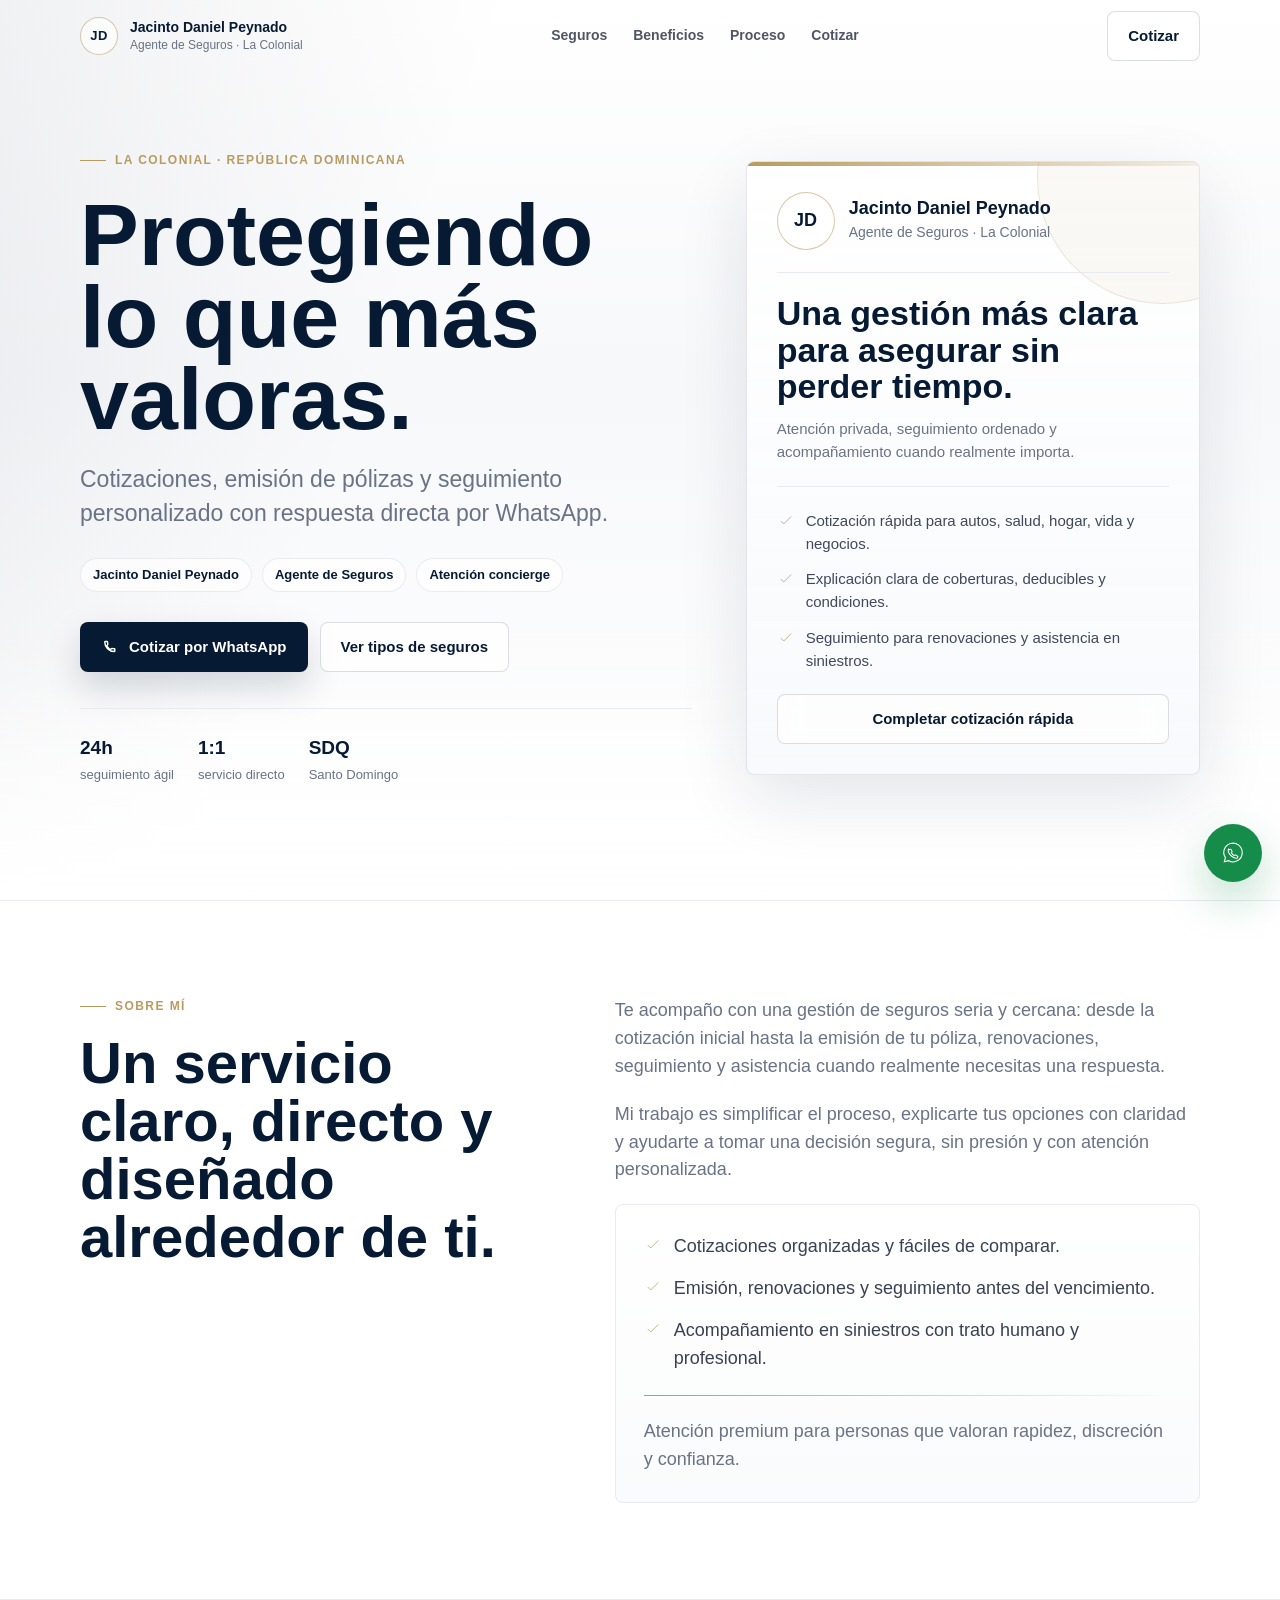
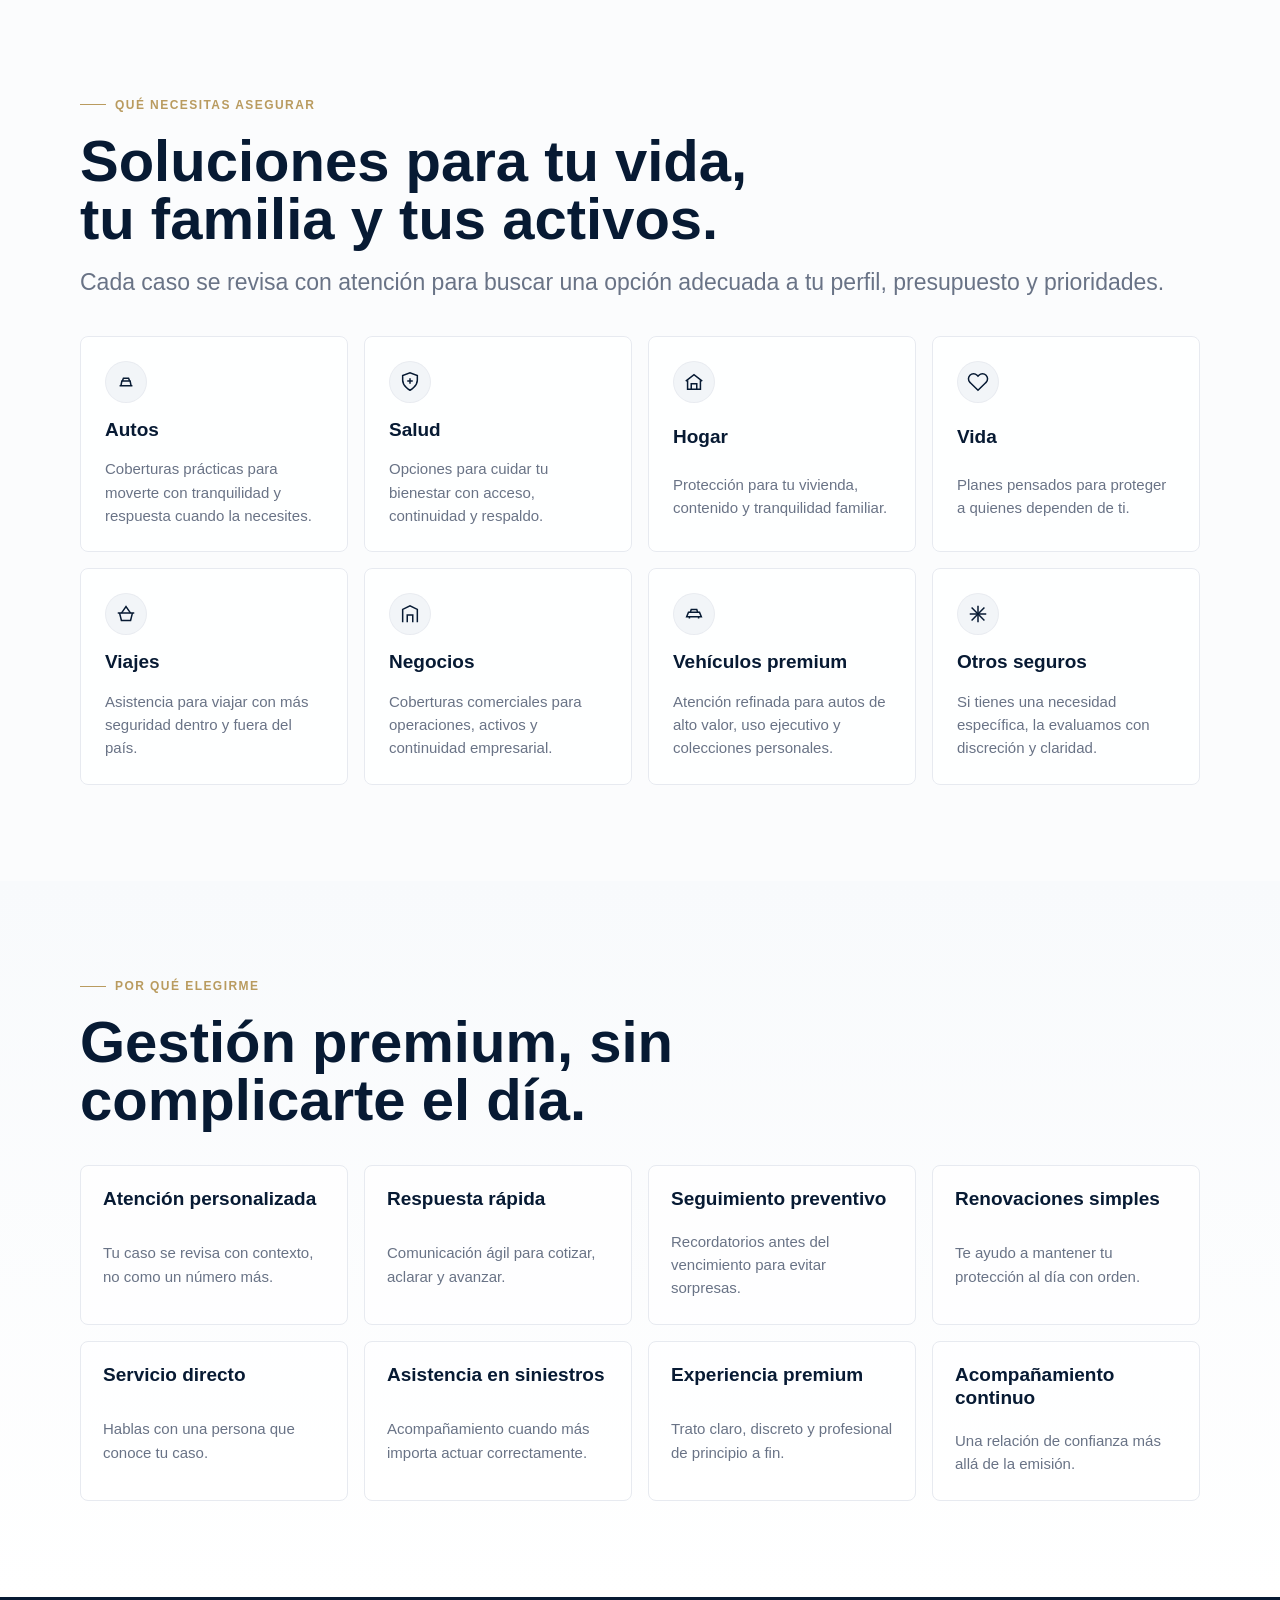
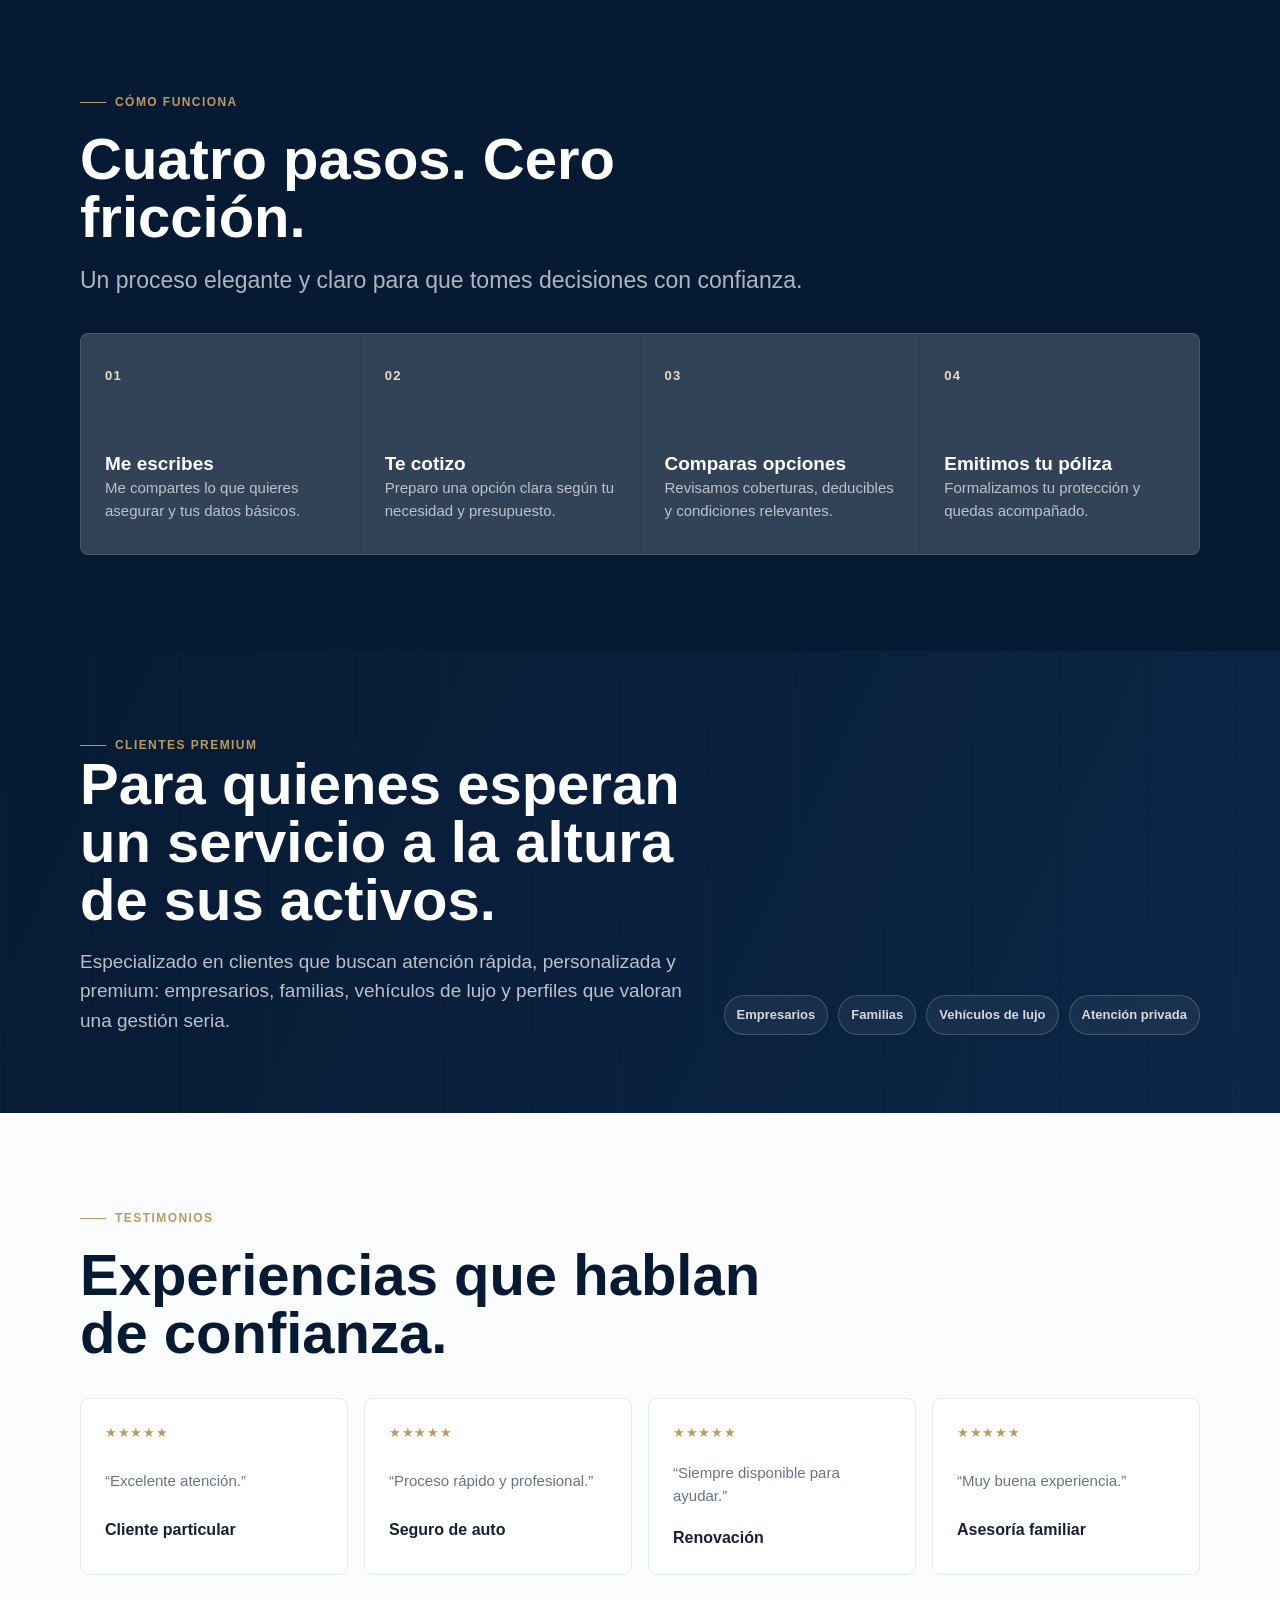
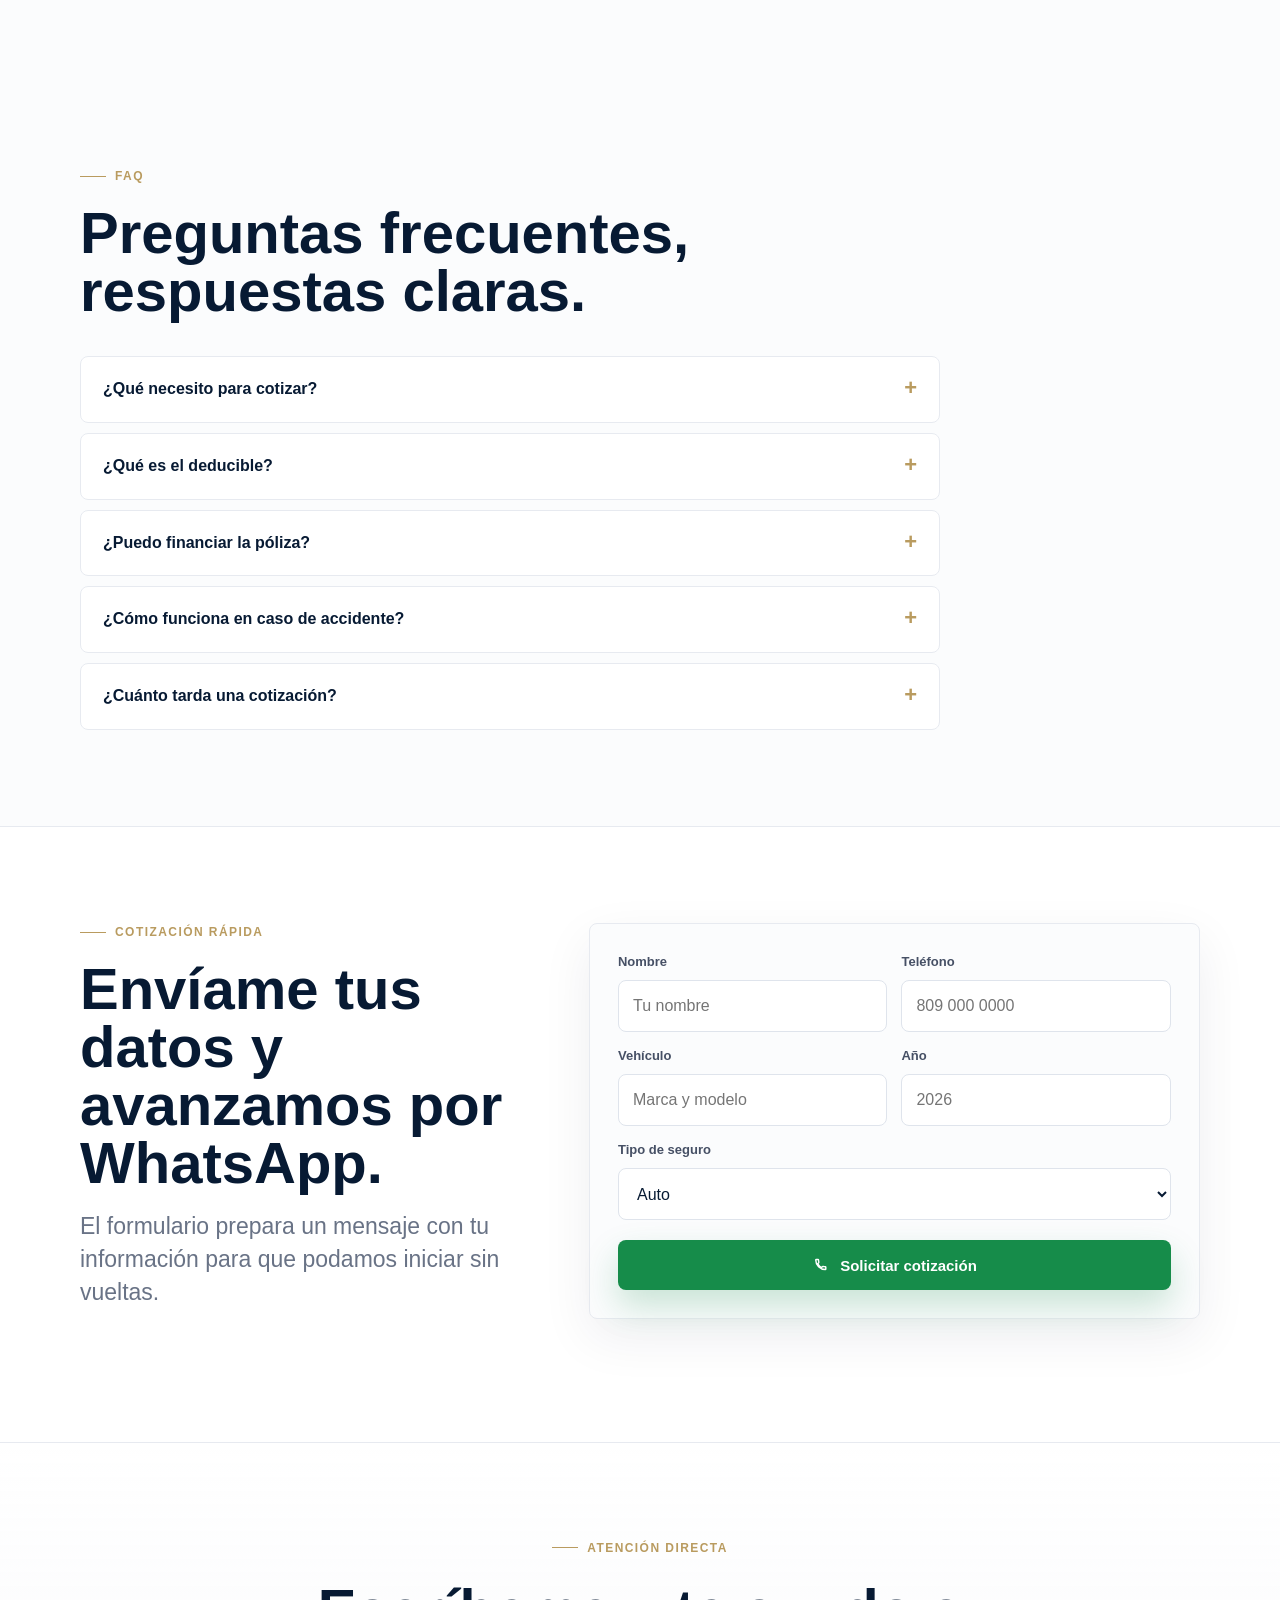
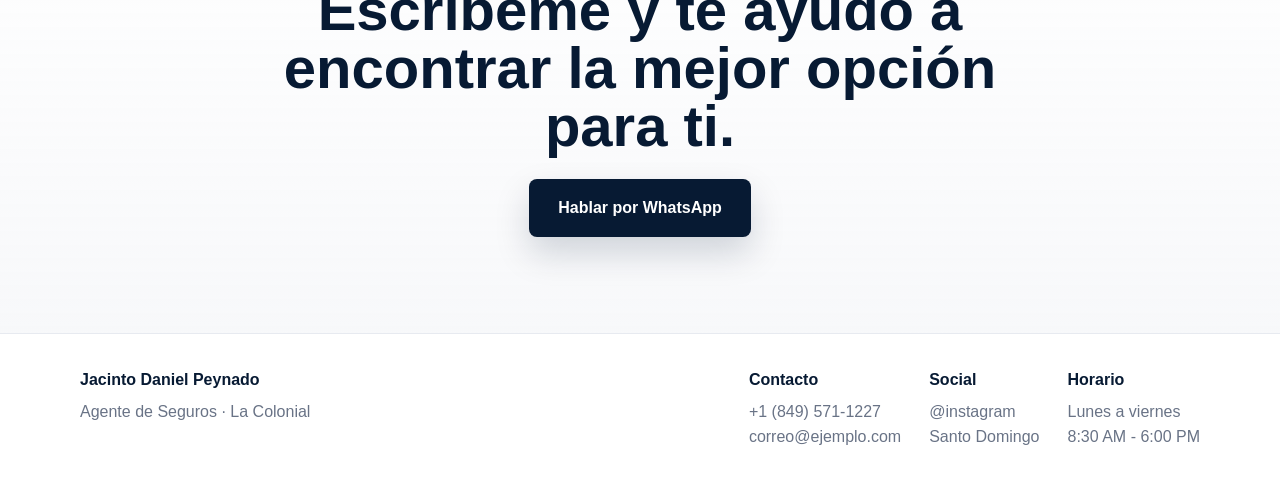
==== index.html @ f4e2e683 "Rename index 2.html to index.html" ====
<!doctype html>
<html lang="es-DO">
<head>
  <meta charset="utf-8">
  <meta name="viewport" content="width=device-width, initial-scale=1, viewport-fit=cover">
  <meta name="theme-color" content="#f7f8fa">
  <meta name="color-scheme" content="light">
  <title>Jacinto Daniel Peynado | Agente de Seguros La Colonial</title>
  <meta name="description" content="Cotiza seguros con Jacinto Daniel Peynado. Atención directa por WhatsApp para autos, salud, hogar, vida, viajes, negocios y vehículos premium.">

  <!-- Open Graph / WhatsApp. Cambia og:image por una imagen pública cuando publiques la web. -->
  <meta property="og:type" content="website">
  <meta property="og:locale" content="es_DO">
  <meta property="og:title" content="Jacinto Daniel Peynado | Seguros La Colonial">
  <meta property="og:description" content="Cotizaciones rápidas, emisión de pólizas y seguimiento personalizado por WhatsApp.">
  <meta property="og:image" content="https://placehold.co/1200x630/071a33/f5f1e8?text=Seguros+Premium+La+Colonial">
  <meta property="og:image:width" content="1200">
  <meta property="og:image:height" content="630">
  <meta name="twitter:card" content="summary_large_image">

  <style>
    :root {
      --navy: #071a33;
      --navy-2: #0c2748;
      --ink: #172033;
      --muted: #697386;
      --line: #e7eaf0;
      --soft: #f5f7fa;
      --white: #ffffff;
      --gold: #b99b5f;
      --gold-2: #e8dcc2;
      --red: #a72332;
      --whatsapp: #168c4a;
      --radius: 8px;
      --shadow: 0 24px 70px rgba(7, 26, 51, .11);
      --header: 72px;
      font-family: -apple-system, BlinkMacSystemFont, "SF Pro Display", "SF Pro Text", "Segoe UI", sans-serif;
    }

    * { box-sizing: border-box; }
    html {
      scroll-behavior: smooth;
      -webkit-text-size-adjust: 100%;
    }
    body {
      margin: 0;
      color: var(--ink);
      background: #fbfcfd;
      font-size: 16px;
      line-height: 1.55;
      letter-spacing: 0;
      text-rendering: optimizeLegibility;
      -webkit-font-smoothing: antialiased;
    }
    body::before {
      content: "";
      position: fixed;
      inset: 0;
      z-index: -2;
      background:
        linear-gradient(110deg, rgba(7,26,51,.06), transparent 32%),
        linear-gradient(180deg, #ffffff 0%, #f7f8fa 42%, #ffffff 100%);
      pointer-events: none;
    }
    a { color: inherit; text-decoration: none; }
    img { max-width: 100%; display: block; }
    button, input, select { font: inherit; }

    .wrap {
      width: min(1120px, calc(100% - 40px));
      margin: 0 auto;
    }
    .eyebrow {
      display: inline-flex;
      align-items: center;
      gap: 9px;
      color: var(--gold);
      font-size: 12px;
      font-weight: 700;
      letter-spacing: .12em;
      text-transform: uppercase;
    }
    .eyebrow::before {
      content: "";
      width: 26px;
      height: 1px;
      background: currentColor;
    }
    h1, h2, h3, p { margin: 0; }
    h1 {
      max-width: 760px;
      font-size: clamp(48px, 11vw, 88px);
      line-height: .93;
      letter-spacing: 0;
      color: var(--navy);
      font-weight: 760;
    }
    h2 {
      max-width: 720px;
      font-size: clamp(32px, 6.2vw, 58px);
      line-height: 1;
      color: var(--navy);
      font-weight: 730;
    }
    h3 {
      color: var(--navy);
      font-size: 19px;
      line-height: 1.2;
      font-weight: 720;
    }
    .lead {
      color: var(--muted);
      font-size: clamp(18px, 2.2vw, 23px);
      line-height: 1.45;
    }
    .section {
      padding: 96px 0;
    }
    .section-head {
      display: grid;
      gap: 18px;
      margin-bottom: 36px;
    }

    .site-header {
      position: fixed;
      top: 0;
      left: 0;
      right: 0;
      z-index: 40;
      padding-top: env(safe-area-inset-top);
      transition: background .35s ease, border-color .35s ease, backdrop-filter .35s ease, box-shadow .35s ease;
      border-bottom: 1px solid transparent;
    }
    .site-header.is-scrolled {
      background: rgba(255,255,255,.78);
      border-color: rgba(231,234,240,.9);
      box-shadow: 0 10px 36px rgba(7, 26, 51, .06);
      backdrop-filter: blur(18px);
      -webkit-backdrop-filter: blur(18px);
    }
    .nav {
      height: var(--header);
      display: flex;
      align-items: center;
      justify-content: space-between;
      gap: 24px;
    }
    .brand {
      display: flex;
      align-items: center;
      gap: 12px;
      min-width: 0;
    }
    .brand-mark {
      width: 38px;
      height: 38px;
      border: 1px solid rgba(185,155,95,.55);
      border-radius: 50%;
      display: grid;
      place-items: center;
      color: var(--navy);
      background: rgba(255,255,255,.64);
      font-weight: 780;
      font-size: 13px;
      letter-spacing: .04em;
    }
    .brand-text {
      display: grid;
      line-height: 1.05;
    }
    .brand-text strong {
      color: var(--navy);
      font-size: 14px;
      white-space: nowrap;
      overflow: hidden;
      text-overflow: ellipsis;
      max-width: 210px;
    }
    .brand-text span {
      margin-top: 4px;
      color: var(--muted);
      font-size: 12px;
    }
    .nav-links {
      display: flex;
      align-items: center;
      gap: 26px;
      color: rgba(23,32,51,.76);
      font-size: 14px;
      font-weight: 600;
    }
    .nav-links a {
      position: relative;
      padding: 10px 0;
    }
    .nav-links a::after {
      content: "";
      position: absolute;
      left: 0;
      right: 0;
      bottom: 4px;
      height: 1px;
      background: var(--gold);
      transform: scaleX(0);
      transform-origin: left;
      transition: transform .28s ease;
    }
    .nav-links a:hover::after { transform: scaleX(1); }

    .btn {
      display: inline-flex;
      align-items: center;
      justify-content: center;
      gap: 10px;
      min-height: 50px;
      border-radius: var(--radius);
      border: 1px solid transparent;
      padding: 0 20px;
      cursor: pointer;
      font-weight: 720;
      font-size: 15px;
      transition: transform .25s ease, box-shadow .25s ease, background .25s ease, border-color .25s ease, color .25s ease;
      -webkit-tap-highlight-color: transparent;
    }
    .btn svg { width: 18px; height: 18px; stroke-width: 1.9; }
    .btn-primary {
      background: var(--navy);
      color: #fff;
      box-shadow: 0 16px 34px rgba(7,26,51,.17);
    }
    .btn-primary:hover {
      transform: translateY(-2px);
      background: #0a2342;
      box-shadow: 0 20px 44px rgba(7,26,51,.23);
    }
    .btn-secondary {
      color: var(--navy);
      border-color: rgba(7,26,51,.14);
      background: rgba(255,255,255,.66);
      backdrop-filter: blur(12px);
      -webkit-backdrop-filter: blur(12px);
    }
    .btn-secondary:hover {
      transform: translateY(-2px);
      border-color: rgba(185,155,95,.55);
      box-shadow: 0 14px 32px rgba(7,26,51,.09);
    }
    .btn-whatsapp {
      background: var(--whatsapp);
      color: #fff;
      box-shadow: 0 16px 34px rgba(22,140,74,.22);
    }

    .hero {
      min-height: 100svh;
      padding: calc(var(--header) + env(safe-area-inset-top) + 34px) 0 70px;
      display: grid;
      align-items: center;
      overflow: hidden;
      position: relative;
    }
    .hero::after {
      content: "";
      position: absolute;
      inset: auto 0 0 0;
      height: 30%;
      background: linear-gradient(180deg, transparent, rgba(255,255,255,.92));
      pointer-events: none;
    }
    .hero-grid {
      position: relative;
      z-index: 1;
      display: grid;
      grid-template-columns: minmax(0, 1.05fr) minmax(320px, .78fr);
      gap: 54px;
      align-items: center;
    }
    .hero-copy {
      display: grid;
      gap: 24px;
    }
    .identity {
      display: flex;
      flex-wrap: wrap;
      gap: 10px;
      align-items: center;
      margin-top: 4px;
    }
    .identity span {
      display: inline-flex;
      align-items: center;
      min-height: 34px;
      padding: 0 12px;
      border: 1px solid rgba(231,234,240,.95);
      border-radius: 999px;
      background: rgba(255,255,255,.64);
      color: var(--navy);
      font-size: 13px;
      font-weight: 690;
    }
    .hero-actions {
      display: flex;
      gap: 12px;
      flex-wrap: wrap;
      margin-top: 6px;
    }
    .trust-row {
      display: flex;
      gap: 24px;
      flex-wrap: wrap;
      margin-top: 12px;
      padding-top: 24px;
      border-top: 1px solid var(--line);
    }
    .trust-item {
      display: grid;
      gap: 2px;
    }
    .trust-item strong {
      color: var(--navy);
      font-size: 19px;
    }
    .trust-item span {
      color: var(--muted);
      font-size: 13px;
    }
    .mobile-proof {
      display: none;
      gap: 10px;
    }
    .mobile-proof span {
      display: inline-flex;
      align-items: center;
      gap: 8px;
      min-height: 34px;
      width: fit-content;
      padding: 0 12px;
      border-radius: 999px;
      border: 1px solid rgba(185,155,95,.28);
      background: rgba(255,255,255,.72);
      color: #304059;
      font-size: 13px;
      font-weight: 680;
    }
    .advisor-panel {
      position: relative;
      display: grid;
      gap: 22px;
      padding: 30px;
      border-radius: var(--radius);
      border: 1px solid rgba(7,26,51,.1);
      background:
        linear-gradient(180deg, rgba(255,255,255,.95), rgba(247,249,252,.88)),
        #fff;
      box-shadow: var(--shadow);
      overflow: hidden;
      isolation: isolate;
    }
    .advisor-panel::before {
      content: "";
      position: absolute;
      inset: 0 0 auto;
      height: 4px;
      background: linear-gradient(90deg, var(--gold), rgba(185,155,95,.12));
    }
    .advisor-panel::after {
      content: "";
      position: absolute;
      right: -90px;
      top: -110px;
      width: 250px;
      height: 250px;
      border-radius: 50%;
      border: 1px solid rgba(185,155,95,.22);
      background: rgba(185,155,95,.06);
      z-index: -1;
    }
    .advisor-top {
      display: flex;
      align-items: center;
      gap: 14px;
    }
    .advisor-mark {
      width: 58px;
      height: 58px;
      border-radius: 50%;
      display: grid;
      place-items: center;
      border: 1px solid rgba(185,155,95,.55);
      color: var(--navy);
      background: #fff;
      font-size: 18px;
      font-weight: 790;
    }
    .advisor-top strong {
      display: block;
      color: var(--navy);
      font-size: 18px;
      line-height: 1.15;
    }
    .advisor-top span {
      display: block;
      margin-top: 4px;
      color: var(--muted);
      font-size: 14px;
    }
    .advisor-statement {
      padding: 22px 0;
      border-top: 1px solid var(--line);
      border-bottom: 1px solid var(--line);
    }
    .advisor-statement p {
      color: var(--navy);
      font-size: clamp(25px, 3vw, 34px);
      line-height: 1.08;
      font-weight: 760;
      letter-spacing: 0;
    }
    .advisor-statement span {
      display: block;
      margin-top: 12px;
      color: var(--muted);
      font-size: 15px;
    }
    .advisor-list {
      display: grid;
      gap: 12px;
    }
    .advisor-list span {
      display: flex;
      gap: 11px;
      align-items: flex-start;
      color: #3f495b;
      font-size: 15px;
    }
    .advisor-list svg {
      flex: 0 0 18px;
      margin-top: 3px;
      color: var(--gold);
    }
    .advisor-panel .btn {
      width: 100%;
    }
    .portrait-panel {
      position: relative;
      min-height: 600px;
      border-radius: 8px;
      overflow: hidden;
      background:
        linear-gradient(165deg, rgba(7,26,51,.02), rgba(185,155,95,.12)),
        #f1f3f6;
      box-shadow: var(--shadow);
      border: 1px solid rgba(255,255,255,.78);
      isolation: isolate;
    }
    .portrait-panel::before {
      content: "";
      position: absolute;
      inset: 18px;
      border: 1px solid rgba(185,155,95,.28);
      z-index: 2;
      pointer-events: none;
    }
    .portrait-panel img {
      width: 100%;
      height: 100%;
      min-height: inherit;
      object-fit: cover;
      object-position: center top;
      filter: saturate(.96) contrast(1.02);
    }
    .portrait-fallback {
      position: absolute;
      inset: 0;
      display: grid;
      place-items: center;
      padding: 42px;
      text-align: center;
      color: var(--navy);
      background:
        linear-gradient(135deg, rgba(255,255,255,.84), rgba(245,247,250,.72)),
        radial-gradient(circle at 80% 10%, rgba(185,155,95,.22), transparent 34%);
    }
    .portrait-fallback > div {
      transform: translateY(-56px);
    }
    .portrait-fallback .initials {
      width: 118px;
      height: 118px;
      border-radius: 50%;
      border: 1px solid rgba(185,155,95,.52);
      display: grid;
      place-items: center;
      margin: 0 auto 22px;
      font-size: 38px;
      font-weight: 760;
      background: rgba(255,255,255,.72);
    }
    .portrait-fallback p {
      color: var(--muted);
      max-width: 280px;
    }
    .portrait-caption {
      position: absolute;
      left: 32px;
      right: 32px;
      bottom: 32px;
      z-index: 3;
      display: grid;
      gap: 6px;
      padding: 20px;
      color: #fff;
      background: rgba(7,26,51,.78);
      border: 1px solid rgba(255,255,255,.18);
      backdrop-filter: blur(16px);
      -webkit-backdrop-filter: blur(16px);
    }
    .portrait-caption strong { font-size: 18px; }
    .portrait-caption span { color: rgba(255,255,255,.74); font-size: 14px; }

    .about {
      background: #fff;
      border-top: 1px solid var(--line);
      border-bottom: 1px solid var(--line);
    }
    .about-grid {
      display: grid;
      grid-template-columns: .9fr 1.1fr;
      gap: 56px;
      align-items: start;
    }
    .about-copy {
      display: grid;
      gap: 20px;
      color: var(--muted);
      font-size: 18px;
    }
    .signature-card {
      display: grid;
      gap: 22px;
      padding: 28px;
      border: 1px solid var(--line);
      border-radius: var(--radius);
      background: linear-gradient(180deg, #fff, #fafbfc);
    }
    .signature-card .line {
      height: 1px;
      background: linear-gradient(90deg, var(--gold), transparent);
    }
    .check-list {
      display: grid;
      gap: 14px;
      color: var(--ink);
    }
    .check-list span {
      display: flex;
      align-items: flex-start;
      gap: 12px;
      color: #394153;
    }
    .check-list svg {
      flex: 0 0 18px;
      margin-top: 3px;
      color: var(--gold);
    }

    .grid {
      display: grid;
      gap: 16px;
    }
    .grid.cols-4 { grid-template-columns: repeat(4, 1fr); }
    .grid.cols-3 { grid-template-columns: repeat(4, 1fr); }
    .card {
      position: relative;
      display: grid;
      gap: 16px;
      min-height: 190px;
      padding: 24px;
      border: 1px solid var(--line);
      border-radius: var(--radius);
      background: rgba(255,255,255,.78);
      transition: transform .28s ease, border-color .28s ease, box-shadow .28s ease, background .28s ease;
      overflow: hidden;
    }
    .card::after {
      content: "";
      position: absolute;
      left: 24px;
      right: 24px;
      bottom: 0;
      height: 2px;
      background: var(--gold);
      transform: scaleX(0);
      transform-origin: left;
      transition: transform .28s ease;
    }
    .card:hover {
      transform: translateY(-5px);
      border-color: rgba(185,155,95,.45);
      box-shadow: 0 18px 46px rgba(7,26,51,.09);
      background: #fff;
    }
    .card:hover::after { transform: scaleX(1); }
    .icon {
      width: 42px;
      height: 42px;
      display: grid;
      place-items: center;
      border-radius: 50%;
      color: var(--navy);
      background: #f2f5f8;
      border: 1px solid rgba(231,234,240,.9);
    }
    .icon svg {
      width: 22px;
      height: 22px;
      stroke-width: 1.65;
    }
    .card p, .benefit p, .testimonial p {
      color: var(--muted);
      font-size: 15px;
    }

    .benefits {
      background: linear-gradient(180deg, #f8fafc, #fff);
    }
    .benefit {
      min-height: 160px;
      padding: 22px;
    }

    .process {
      background: var(--navy);
      color: #fff;
    }
    .process h2 { color: #fff; }
    .process .lead { color: rgba(255,255,255,.68); }
    .steps {
      display: grid;
      grid-template-columns: repeat(4, 1fr);
      gap: 1px;
      background: rgba(255,255,255,.14);
      border: 1px solid rgba(255,255,255,.14);
      border-radius: var(--radius);
      overflow: hidden;
    }
    .step {
      padding: 32px 24px;
      background: rgba(255,255,255,.045);
      min-height: 220px;
      display: grid;
      align-content: space-between;
      gap: 22px;
    }
    .step .num {
      color: var(--gold-2);
      font-size: 13px;
      font-weight: 780;
      letter-spacing: .1em;
    }
    .step h3 { color: #fff; }
    .step p { color: rgba(255,255,255,.68); font-size: 15px; }

    .premium-strip {
      position: relative;
      overflow: hidden;
      background:
        linear-gradient(115deg, rgba(7,26,51,.97), rgba(12,39,72,.92)),
        var(--navy);
      color: #fff;
      padding: 78px 0;
    }
    .premium-strip::after {
      content: "";
      position: absolute;
      inset: 0;
      background-image: linear-gradient(90deg, rgba(255,255,255,.05) 1px, transparent 1px);
      background-size: 88px 100%;
      opacity: .4;
    }
    .premium-content {
      position: relative;
      z-index: 1;
      display: grid;
      grid-template-columns: 1fr auto;
      gap: 28px;
      align-items: end;
    }
    .premium-content h2 { color: #fff; }
    .premium-content p {
      max-width: 670px;
      margin-top: 18px;
      color: rgba(255,255,255,.72);
      font-size: 19px;
    }
    .badge-stack {
      display: flex;
      flex-wrap: wrap;
      justify-content: flex-end;
      gap: 10px;
    }
    .badge {
      padding: 9px 12px;
      border: 1px solid rgba(255,255,255,.18);
      color: rgba(255,255,255,.82);
      background: rgba(255,255,255,.06);
      border-radius: 999px;
      font-size: 13px;
      font-weight: 690;
    }

    .testimonials {
      grid-template-columns: repeat(4, 1fr);
    }
    .testimonial {
      min-height: 176px;
      padding: 24px;
      border: 1px solid var(--line);
      background: #fff;
      border-radius: var(--radius);
      display: grid;
      gap: 18px;
    }
    .stars {
      color: var(--gold);
      letter-spacing: .05em;
      font-size: 13px;
    }

    .faq-list {
      display: grid;
      gap: 10px;
      max-width: 860px;
    }
    details {
      border: 1px solid var(--line);
      border-radius: var(--radius);
      background: #fff;
      overflow: hidden;
    }
    summary {
      list-style: none;
      cursor: pointer;
      padding: 20px 22px;
      color: var(--navy);
      font-weight: 720;
      display: flex;
      justify-content: space-between;
      gap: 16px;
      -webkit-tap-highlight-color: transparent;
    }
    summary::-webkit-details-marker { display: none; }
    summary::after {
      content: "+";
      color: var(--gold);
      font-size: 22px;
      line-height: 1;
    }
    details[open] summary::after { content: "−"; }
    details p {
      padding: 0 22px 22px;
      color: var(--muted);
    }

    .quote {
      background: #fff;
      border-top: 1px solid var(--line);
      border-bottom: 1px solid var(--line);
    }
    .quote-grid {
      display: grid;
      grid-template-columns: .86fr 1.14fr;
      gap: 48px;
      align-items: start;
    }
    .form {
      display: grid;
      gap: 14px;
      padding: 28px;
      border: 1px solid var(--line);
      border-radius: var(--radius);
      background: #fbfcfd;
      box-shadow: 0 18px 52px rgba(7,26,51,.07);
    }
    .form-row {
      display: grid;
      grid-template-columns: 1fr 1fr;
      gap: 14px;
    }
    .field {
      display: grid;
      gap: 8px;
    }
    label {
      color: #465065;
      font-size: 13px;
      font-weight: 690;
    }
    input, select {
      width: 100%;
      min-height: 52px;
      border: 1px solid #dfe4ec;
      background: #fff;
      border-radius: var(--radius);
      padding: 0 14px;
      color: var(--navy);
      outline: 0;
      transition: border-color .22s ease, box-shadow .22s ease;
    }
    input:focus, select:focus {
      border-color: rgba(185,155,95,.72);
      box-shadow: 0 0 0 4px rgba(185,155,95,.12);
    }
    .form .btn {
      width: 100%;
      margin-top: 6px;
    }

    .final-cta {
      padding: 96px 0;
      text-align: center;
      background:
        linear-gradient(180deg, rgba(255,255,255,.8), rgba(247,248,250,.94)),
        #fff;
    }
    .final-cta .wrap {
      display: grid;
      gap: 24px;
      justify-items: center;
    }
    .final-cta h2 { max-width: 820px; }
    .final-cta .btn {
      min-height: 58px;
      padding: 0 28px;
      font-size: 16px;
    }

    footer {
      background: #fff;
      border-top: 1px solid var(--line);
      padding: 34px 0 calc(34px + env(safe-area-inset-bottom));
      color: var(--muted);
    }
    .footer-grid {
      display: grid;
      grid-template-columns: 1.1fr repeat(3, auto);
      gap: 28px;
      align-items: start;
    }
    footer strong {
      display: block;
      color: var(--navy);
      margin-bottom: 7px;
    }
    footer a:hover { color: var(--navy); }

    .float-whatsapp {
      position: fixed;
      right: max(18px, env(safe-area-inset-right));
      bottom: max(18px, env(safe-area-inset-bottom));
      z-index: 50;
      width: 58px;
      height: 58px;
      border-radius: 50%;
      display: grid;
      place-items: center;
      color: #fff;
      background: var(--whatsapp);
      box-shadow: 0 18px 44px rgba(22,140,74,.28);
      transition: transform .25s ease, box-shadow .25s ease;
    }
    .float-whatsapp:hover {
      transform: translateY(-3px);
      box-shadow: 0 22px 54px rgba(22,140,74,.34);
    }
    .float-whatsapp svg { width: 26px; height: 26px; }

    .reveal {
      opacity: 1;
      transform: none;
    }
    .animations-ready .reveal {
      opacity: 0;
      transform: translateY(18px);
      transition: opacity .7s ease, transform .7s ease;
      transition-delay: var(--delay, 0ms);
    }
    .animations-ready .reveal.in {
      opacity: 1;
      transform: translateY(0);
    }

    @media (max-width: 980px) {
      .nav-links { display: none; }
      .hero {
        padding-top: calc(var(--header) + env(safe-area-inset-top) + 22px);
      }
      .hero-grid,
      .about-grid,
      .quote-grid,
      .premium-content {
        grid-template-columns: 1fr;
      }
      .portrait-panel {
        min-height: 520px;
      }
      .grid.cols-4,
      .grid.cols-3,
      .testimonials,
      .steps {
        grid-template-columns: repeat(2, 1fr);
      }
      .premium-content { align-items: start; }
      .badge-stack { justify-content: flex-start; }
      .footer-grid { grid-template-columns: 1fr 1fr; }
    }

    @media (max-width: 680px) {
      :root { --header: 64px; }
      .wrap {
        width: min(100% - 32px, 1120px);
      }
      .section { padding: 62px 0; }
      .section-head { margin-bottom: 28px; }
      .site-header {
        position: relative;
        padding-top: calc(env(safe-area-inset-top) + 94px);
        background: transparent;
        border-bottom: 0;
        box-shadow: none;
        backdrop-filter: none;
        -webkit-backdrop-filter: none;
      }
      .site-header.is-scrolled {
        background: transparent;
        border-color: transparent;
        box-shadow: none;
        backdrop-filter: none;
        -webkit-backdrop-filter: none;
      }
      .nav {
        height: auto;
        padding: 0;
      }
      .brand-text strong { max-width: 170px; }
      .nav-cta { display: none; }
      h1 {
        max-width: 11ch;
        font-size: clamp(40px, 11.2vw, 52px);
        line-height: .98;
      }
      h2 {
        font-size: clamp(28px, 8vw, 38px);
        line-height: 1.06;
      }
      .lead {
        font-size: 18px;
        line-height: 1.45;
      }
      .hero {
        min-height: auto;
        padding-top: 30px;
        padding-bottom: 48px;
        align-items: start;
      }
      .hero::after { display: none; }
      .hero-grid { gap: 24px; }
      .hero-copy { gap: 18px; }
      .eyebrow {
        font-size: 11px;
        letter-spacing: .1em;
      }
      .identity { display: none; }
      .mobile-proof {
        display: flex;
        flex-wrap: wrap;
      }
      .hero-actions {
        display: grid;
        grid-template-columns: 1fr;
      }
      .btn { width: 100%; }
      .portrait-panel {
        min-height: 430px;
      }
      .portrait-panel::before { inset: 12px; }
      .portrait-caption {
        left: 20px;
        right: 20px;
        bottom: 20px;
      }
      .trust-row {
        display: grid;
        grid-template-columns: repeat(3, 1fr);
        gap: 12px;
        margin-top: 4px;
        padding-top: 18px;
      }
      .trust-item strong { font-size: 17px; }
      .trust-item span {
        font-size: 12px;
        line-height: 1.25;
      }
      .advisor-panel {
        padding: 22px;
        gap: 18px;
      }
      .advisor-statement p {
        font-size: 25px;
      }
      .grid.cols-4,
      .grid.cols-3,
      .testimonials,
      .steps,
      .form-row {
        grid-template-columns: 1fr;
      }
      .card {
        padding: 20px;
        gap: 14px;
      }
      .card p, .benefit p, .testimonial p {
        font-size: 16px;
      }
      .card, .benefit {
        min-height: auto;
      }
      .process {
        background: #071a33;
      }
      .step {
        min-height: auto;
        padding: 26px 22px;
      }
      .premium-strip,
      .final-cta { padding: 72px 0; }
      .form { padding: 20px; }
      .footer-grid { grid-template-columns: 1fr; }
      .float-whatsapp {
        width: 58px;
        height: 58px;
        right: max(18px, env(safe-area-inset-right));
        bottom: calc(max(18px, env(safe-area-inset-bottom)) + 64px);
        opacity: 0;
        pointer-events: none;
        transform: translateY(8px);
      }
      .float-whatsapp.is-visible {
        opacity: 1;
        pointer-events: auto;
        transform: translateY(0);
      }
      .animations-ready .reveal,
      .animations-ready .reveal.in {
        opacity: 1;
        transform: none;
        transition: none;
      }
    }

    @media (prefers-reduced-motion: reduce) {
      html { scroll-behavior: auto; }
      *, *::before, *::after {
        animation-duration: .01ms !important;
        animation-iteration-count: 1 !important;
        scroll-behavior: auto !important;
        transition-duration: .01ms !important;
      }
      .reveal {
        opacity: 1;
        transform: none;
      }
    }
  </style>
</head>

<body>
  <!--
    CONFIGURACIÓN RÁPIDA
    Cambia estos datos en el bloque JS al final:
    AGENT.name, AGENT.role, AGENT.phoneDisplay, AGENT.whatsappNumber,
    AGENT.email, AGENT.instagram, AGENT.location, AGENT.photoUrl.
  -->

  <header class="site-header" id="siteHeader">
    <div class="wrap nav">
      <a class="brand" href="#inicio" aria-label="Inicio">
        <span class="brand-mark" data-initials>LC</span>
        <span class="brand-text">
          <strong data-agent-name>Jacinto Daniel Peynado</strong>
          <span>Agente de Seguros · La Colonial</span>
        </span>
      </a>
      <nav class="nav-links" aria-label="Navegación principal">
        <a href="#seguros">Seguros</a>
        <a href="#beneficios">Beneficios</a>
        <a href="#proceso">Proceso</a>
        <a href="#cotizar">Cotizar</a>
      </nav>
      <a class="btn btn-secondary nav-cta js-whatsapp" href="#" aria-label="Cotizar por WhatsApp">
        Cotizar
      </a>
    </div>
  </header>

  <main>
    <section class="hero" id="inicio">
      <div class="wrap hero-grid">
        <div class="hero-copy">
          <span class="eyebrow reveal">La Colonial · República Dominicana</span>
          <div class="reveal" style="--delay: 70ms">
            <h1>Protegiendo lo que más valoras.</h1>
          </div>
          <p class="lead reveal" style="--delay: 140ms">Cotizaciones, emisión de pólizas y seguimiento personalizado con respuesta directa por WhatsApp.</p>
          <div class="identity reveal" style="--delay: 190ms">
            <span data-agent-name>Jacinto Daniel Peynado</span>
            <span>Agente de Seguros</span>
            <span>Atención concierge</span>
          </div>
          <div class="mobile-proof reveal" style="--delay: 215ms" aria-label="Servicios principales">
            <span>Autos</span>
            <span>Salud</span>
            <span>Hogar</span>
            <span>Vida</span>
          </div>
          <div class="hero-actions reveal" style="--delay: 240ms">
            <a class="btn btn-primary js-whatsapp" href="#">
              <svg viewBox="0 0 24 24" fill="none" stroke="currentColor" aria-hidden="true"><path d="M8.5 11.3c.9 1.8 2.4 3.2 4.2 4.2l1.4-1.4c.2-.2.5-.3.8-.2.9.3 1.8.4 2.8.4.4 0 .7.3.7.7v2.3c0 .4-.3.7-.7.7A12.7 12.7 0 0 1 5 5.3c0-.4.3-.7.7-.7H8c.4 0 .7.3.7.7 0 1 .1 1.9.4 2.8.1.3 0 .6-.2.8l-1.4 1.4Z"/></svg>
              Cotizar por WhatsApp
            </a>
            <a class="btn btn-secondary" href="#seguros">Ver tipos de seguros</a>
          </div>
          <div class="trust-row reveal" style="--delay: 310ms" aria-label="Indicadores de confianza">
            <div class="trust-item"><strong>24h</strong><span>seguimiento ágil</span></div>
            <div class="trust-item"><strong>1:1</strong><span>servicio directo</span></div>
            <div class="trust-item"><strong>SDQ</strong><span>Santo Domingo</span></div>
          </div>
        </div>

        <aside class="advisor-panel reveal" style="--delay: 120ms" aria-label="Resumen de servicio premium">
          <div class="advisor-top">
            <div class="advisor-mark" data-initials>JD</div>
            <div>
              <strong data-agent-name>Jacinto Daniel Peynado</strong>
              <span>Agente de Seguros · La Colonial</span>
            </div>
          </div>
          <div class="advisor-statement">
            <p>Una gestión más clara para asegurar sin perder tiempo.</p>
            <span>Atención privada, seguimiento ordenado y acompañamiento cuando realmente importa.</span>
          </div>
          <div class="advisor-list">
            <span><svg viewBox="0 0 24 24" fill="none" stroke="currentColor"><path d="m5 12 4 4L19 6"/></svg>Cotización rápida para autos, salud, hogar, vida y negocios.</span>
            <span><svg viewBox="0 0 24 24" fill="none" stroke="currentColor"><path d="m5 12 4 4L19 6"/></svg>Explicación clara de coberturas, deducibles y condiciones.</span>
            <span><svg viewBox="0 0 24 24" fill="none" stroke="currentColor"><path d="m5 12 4 4L19 6"/></svg>Seguimiento para renovaciones y asistencia en siniestros.</span>
          </div>
          <a class="btn btn-secondary" href="#cotizar">Completar cotización rápida</a>
        </aside>
      </div>
    </section>

    <section class="section about" id="sobre-mi">
      <div class="wrap about-grid">
        <div class="section-head reveal">
          <span class="eyebrow">Sobre mí</span>
          <h2>Un servicio claro, directo y diseñado alrededor de ti.</h2>
        </div>
        <div class="about-copy">
          <p class="reveal">Te acompaño con una gestión de seguros seria y cercana: desde la cotización inicial hasta la emisión de tu póliza, renovaciones, seguimiento y asistencia cuando realmente necesitas una respuesta.</p>
          <p class="reveal">Mi trabajo es simplificar el proceso, explicarte tus opciones con claridad y ayudarte a tomar una decisión segura, sin presión y con atención personalizada.</p>
          <div class="signature-card reveal">
            <div class="check-list">
              <span><svg viewBox="0 0 24 24" fill="none" stroke="currentColor"><path d="m5 12 4 4L19 6"/></svg>Cotizaciones organizadas y fáciles de comparar.</span>
              <span><svg viewBox="0 0 24 24" fill="none" stroke="currentColor"><path d="m5 12 4 4L19 6"/></svg>Emisión, renovaciones y seguimiento antes del vencimiento.</span>
              <span><svg viewBox="0 0 24 24" fill="none" stroke="currentColor"><path d="m5 12 4 4L19 6"/></svg>Acompañamiento en siniestros con trato humano y profesional.</span>
            </div>
            <div class="line"></div>
            <p>Atención premium para personas que valoran rapidez, discreción y confianza.</p>
          </div>
        </div>
      </div>
    </section>

    <section class="section" id="seguros">
      <div class="wrap">
        <div class="section-head reveal">
          <span class="eyebrow">Qué necesitas asegurar</span>
          <h2>Soluciones para tu vida, tu familia y tus activos.</h2>
          <p class="lead">Cada caso se revisa con atención para buscar una opción adecuada a tu perfil, presupuesto y prioridades.</p>
        </div>
        <div class="grid cols-4">
          <article class="card reveal"><span class="icon"><svg viewBox="0 0 24 24" fill="none" stroke="currentColor"><path d="M5 16h14M6.5 16l1-5h9l1 5M8 19h.01M16 19h.01M8 11l1.2-3h5.6L16 11"/></svg></span><h3>Autos</h3><p>Coberturas prácticas para moverte con tranquilidad y respuesta cuando la necesites.</p></article>
          <article class="card reveal"><span class="icon"><svg viewBox="0 0 24 24" fill="none" stroke="currentColor"><path d="M12 21s8-4.4 8-11V5l-8-3-8 3v5c0 6.6 8 11 8 11Z"/><path d="M12 8v6M9 11h6"/></svg></span><h3>Salud</h3><p>Opciones para cuidar tu bienestar con acceso, continuidad y respaldo.</p></article>
          <article class="card reveal"><span class="icon"><svg viewBox="0 0 24 24" fill="none" stroke="currentColor"><path d="M3 11 12 4l9 7"/><path d="M5 10v10h14V10"/><path d="M9 20v-6h6v6"/></svg></span><h3>Hogar</h3><p>Protección para tu vivienda, contenido y tranquilidad familiar.</p></article>
          <article class="card reveal"><span class="icon"><svg viewBox="0 0 24 24" fill="none" stroke="currentColor"><path d="M20.8 4.6a5.5 5.5 0 0 0-7.8 0L12 5.6l-1-1a5.5 5.5 0 0 0-7.8 7.8l1 1L12 21l7.8-7.6 1-1a5.5 5.5 0 0 0 0-7.8Z"/></svg></span><h3>Vida</h3><p>Planes pensados para proteger a quienes dependen de ti.</p></article>
          <article class="card reveal"><span class="icon"><svg viewBox="0 0 24 24" fill="none" stroke="currentColor"><path d="M3 11h18M5 11l2 8h10l2-8"/><path d="M7 11l5-7 5 7"/></svg></span><h3>Viajes</h3><p>Asistencia para viajar con más seguridad dentro y fuera del país.</p></article>
          <article class="card reveal"><span class="icon"><svg viewBox="0 0 24 24" fill="none" stroke="currentColor"><path d="M4 21V7l8-4 8 4v14"/><path d="M9 21v-8h6v8"/><path d="M9 9h.01M15 9h.01"/></svg></span><h3>Negocios</h3><p>Coberturas comerciales para operaciones, activos y continuidad empresarial.</p></article>
          <article class="card reveal"><span class="icon"><svg viewBox="0 0 24 24" fill="none" stroke="currentColor"><path d="M4 15h16l-2-5H6l-2 5Z"/><path d="M7 15v2M17 15v2"/><path d="M8 10l1-3h6l1 3"/></svg></span><h3>Vehículos premium</h3><p>Atención refinada para autos de alto valor, uso ejecutivo y colecciones personales.</p></article>
          <article class="card reveal"><span class="icon"><svg viewBox="0 0 24 24" fill="none" stroke="currentColor"><path d="M12 3v18M3 12h18"/><path d="M5 5l14 14M19 5 5 19"/></svg></span><h3>Otros seguros</h3><p>Si tienes una necesidad específica, la evaluamos con discreción y claridad.</p></article>
        </div>
      </div>
    </section>

    <section class="section benefits" id="beneficios">
      <div class="wrap">
        <div class="section-head reveal">
          <span class="eyebrow">Por qué elegirme</span>
          <h2>Gestión premium, sin complicarte el día.</h2>
        </div>
        <div class="grid cols-4">
          <article class="card benefit reveal"><h3>Atención personalizada</h3><p>Tu caso se revisa con contexto, no como un número más.</p></article>
          <article class="card benefit reveal"><h3>Respuesta rápida</h3><p>Comunicación ágil para cotizar, aclarar y avanzar.</p></article>
          <article class="card benefit reveal"><h3>Seguimiento preventivo</h3><p>Recordatorios antes del vencimiento para evitar sorpresas.</p></article>
          <article class="card benefit reveal"><h3>Renovaciones simples</h3><p>Te ayudo a mantener tu protección al día con orden.</p></article>
          <article class="card benefit reveal"><h3>Servicio directo</h3><p>Hablas con una persona que conoce tu caso.</p></article>
          <article class="card benefit reveal"><h3>Asistencia en siniestros</h3><p>Acompañamiento cuando más importa actuar correctamente.</p></article>
          <article class="card benefit reveal"><h3>Experiencia premium</h3><p>Trato claro, discreto y profesional de principio a fin.</p></article>
          <article class="card benefit reveal"><h3>Acompañamiento continuo</h3><p>Una relación de confianza más allá de la emisión.</p></article>
        </div>
      </div>
    </section>

    <section class="section process" id="proceso">
      <div class="wrap">
        <div class="section-head reveal">
          <span class="eyebrow">Cómo funciona</span>
          <h2>Cuatro pasos. Cero fricción.</h2>
          <p class="lead">Un proceso elegante y claro para que tomes decisiones con confianza.</p>
        </div>
        <div class="steps">
          <div class="step reveal"><span class="num">01</span><div><h3>Me escribes</h3><p>Me compartes lo que quieres asegurar y tus datos básicos.</p></div></div>
          <div class="step reveal"><span class="num">02</span><div><h3>Te cotizo</h3><p>Preparo una opción clara según tu necesidad y presupuesto.</p></div></div>
          <div class="step reveal"><span class="num">03</span><div><h3>Comparas opciones</h3><p>Revisamos coberturas, deducibles y condiciones relevantes.</p></div></div>
          <div class="step reveal"><span class="num">04</span><div><h3>Emitimos tu póliza</h3><p>Formalizamos tu protección y quedas acompañado.</p></div></div>
        </div>
      </div>
    </section>

    <section class="premium-strip">
      <div class="wrap premium-content">
        <div class="reveal">
          <span class="eyebrow">Clientes premium</span>
          <h2>Para quienes esperan un servicio a la altura de sus activos.</h2>
          <p>Especializado en clientes que buscan atención rápida, personalizada y premium: empresarios, familias, vehículos de lujo y perfiles que valoran una gestión seria.</p>
        </div>
        <div class="badge-stack reveal">
          <span class="badge">Empresarios</span>
          <span class="badge">Familias</span>
          <span class="badge">Vehículos de lujo</span>
          <span class="badge">Atención privada</span>
        </div>
      </div>
    </section>

    <section class="section" id="testimonios">
      <div class="wrap">
        <div class="section-head reveal">
          <span class="eyebrow">Testimonios</span>
          <h2>Experiencias que hablan de confianza.</h2>
        </div>
        <div class="grid testimonials">
          <article class="testimonial reveal"><div class="stars">★★★★★</div><p>“Excelente atención.”</p><strong>Cliente particular</strong></article>
          <article class="testimonial reveal"><div class="stars">★★★★★</div><p>“Proceso rápido y profesional.”</p><strong>Seguro de auto</strong></article>
          <article class="testimonial reveal"><div class="stars">★★★★★</div><p>“Siempre disponible para ayudar.”</p><strong>Renovación</strong></article>
          <article class="testimonial reveal"><div class="stars">★★★★★</div><p>“Muy buena experiencia.”</p><strong>Asesoría familiar</strong></article>
        </div>
      </div>
    </section>

    <section class="section" id="faq">
      <div class="wrap">
        <div class="section-head reveal">
          <span class="eyebrow">FAQ</span>
          <h2>Preguntas frecuentes, respuestas claras.</h2>
        </div>
        <div class="faq-list">
          <details class="reveal"><summary>¿Qué necesito para cotizar?</summary><p>Depende del tipo de seguro. Para vehículos normalmente se solicita marca, modelo, año, versión, uso y datos básicos del titular.</p></details>
          <details class="reveal"><summary>¿Qué es el deducible?</summary><p>Es la parte del reclamo que asume el asegurado según las condiciones de la póliza. Te explico ese punto antes de decidir.</p></details>
          <details class="reveal"><summary>¿Puedo financiar la póliza?</summary><p>En muchos casos existen facilidades de pago. Revisamos las opciones disponibles según el tipo de póliza.</p></details>
          <details class="reveal"><summary>¿Cómo funciona en caso de accidente?</summary><p>Me contactas tan pronto sea posible y te oriento sobre los pasos, documentación y canales correspondientes.</p></details>
          <details class="reveal"><summary>¿Cuánto tarda una cotización?</summary><p>Si la información está completa, una cotización puede gestionarse con rapidez. El tiempo final depende del caso y tipo de seguro.</p></details>
        </div>
      </div>
    </section>

    <section class="section quote" id="cotizar">
      <div class="wrap quote-grid">
        <div class="section-head reveal">
          <span class="eyebrow">Cotización rápida</span>
          <h2>Envíame tus datos y avanzamos por WhatsApp.</h2>
          <p class="lead">El formulario prepara un mensaje con tu información para que podamos iniciar sin vueltas.</p>
        </div>
        <form class="form reveal" id="quoteForm">
          <div class="form-row">
            <div class="field">
              <label for="name">Nombre</label>
              <input id="name" name="name" autocomplete="name" placeholder="Tu nombre" required>
            </div>
            <div class="field">
              <label for="phone">Teléfono</label>
              <input id="phone" name="phone" inputmode="tel" autocomplete="tel" placeholder="809 000 0000" required>
            </div>
          </div>
          <div class="form-row">
            <div class="field">
              <label for="vehicle">Vehículo</label>
              <input id="vehicle" name="vehicle" placeholder="Marca y modelo">
            </div>
            <div class="field">
              <label for="year">Año</label>
              <input id="year" name="year" inputmode="numeric" placeholder="2026">
            </div>
          </div>
          <div class="field">
            <label for="insurance">Tipo de seguro</label>
            <select id="insurance" name="insurance">
              <option>Auto</option>
              <option>Salud</option>
              <option>Hogar</option>
              <option>Vida</option>
              <option>Viajes</option>
              <option>Negocios / comercial</option>
              <option>Vehículo premium</option>
              <option>Otro</option>
            </select>
          </div>
          <button class="btn btn-whatsapp" type="submit">
            <svg viewBox="0 0 24 24" fill="none" stroke="currentColor" aria-hidden="true"><path d="M8.5 11.3c.9 1.8 2.4 3.2 4.2 4.2l1.4-1.4c.2-.2.5-.3.8-.2.9.3 1.8.4 2.8.4.4 0 .7.3.7.7v2.3c0 .4-.3.7-.7.7A12.7 12.7 0 0 1 5 5.3c0-.4.3-.7.7-.7H8c.4 0 .7.3.7.7 0 1 .1 1.9.4 2.8.1.3 0 .6-.2.8l-1.4 1.4Z"/></svg>
            Solicitar cotización
          </button>
        </form>
      </div>
    </section>

    <section class="final-cta">
      <div class="wrap reveal">
        <span class="eyebrow">Atención directa</span>
        <h2>Escríbeme y te ayudo a encontrar la mejor opción para ti.</h2>
        <a class="btn btn-primary js-whatsapp" href="#">Hablar por WhatsApp</a>
      </div>
    </section>
  </main>

  <footer>
    <div class="wrap footer-grid">
      <div>
        <strong data-agent-name>Jacinto Daniel Peynado</strong>
        <span>Agente de Seguros · La Colonial</span>
      </div>
      <div>
        <strong>Contacto</strong>
        <a data-phone-link href="tel:+18495711227" data-agent-phone>+1 (849) 571-1227</a><br>
        <a data-agent-email href="mailto:correo@ejemplo.com">correo@ejemplo.com</a>
      </div>
      <div>
        <strong>Social</strong>
        <a data-agent-instagram href="https://instagram.com/" target="_blank" rel="noreferrer">@instagram</a><br>
        <span data-agent-location>Santo Domingo</span>
      </div>
      <div>
        <strong>Horario</strong>
        <span>Lunes a viernes<br>8:30 AM - 6:00 PM</span>
      </div>
    </div>
  </footer>

  <a class="float-whatsapp js-whatsapp" href="#" aria-label="Hablar por WhatsApp">
    <svg viewBox="0 0 24 24" fill="none" stroke="currentColor" aria-hidden="true"><path d="M20.5 11.7a8.5 8.5 0 0 1-12.6 7.4L4 20l1-3.8A8.5 8.5 0 1 1 20.5 11.7Z"/><path d="M8.7 8.9c.2-.4.4-.4.7-.4h.5c.2 0 .4.1.5.4l.7 1.7c.1.3 0 .5-.2.7l-.4.5c.6 1.1 1.5 2 2.6 2.6l.6-.4c.2-.2.4-.2.7-.1l1.6.8c.3.1.4.3.4.6v.5c0 .4-.2.6-.5.8-.6.3-1.8.4-3.4-.4-1.9-.9-3.5-2.5-4.4-4.4-.7-1.5-.6-2.8-.3-3.4Z"/></svg>
  </a>

  <script>
    const AGENT = {
      name: "Jacinto Daniel Peynado",
      role: "Agente de Seguros",
      phoneDisplay: "+1 (849) 571-1227",
      whatsappNumber: "18495711227",
      email: "correo@ejemplo.com",
      instagram: "@instagram",
      instagramUrl: "https://instagram.com/",
      location: "Santo Domingo",
      photoUrl: ""
    };

    const qs = (selector, root = document) => root.querySelector(selector);
    const qsa = (selector, root = document) => [...root.querySelectorAll(selector)];
    const clean = (value) => String(value || "").trim();
    const whatsappUrl = (message = "Hola, quiero cotizar un seguro.") =>
      `https://wa.me/${AGENT.whatsappNumber}?text=${encodeURIComponent(message)}`;

    function initialsFromName(name) {
      const parts = clean(name).split(/\s+/).filter(Boolean);
      return (parts[0]?.[0] || "L") + (parts[1]?.[0] || "C");
    }

    function hydrateAgentData() {
      qsa("[data-agent-name]").forEach((el) => { el.textContent = AGENT.name; });
      qsa("[data-initials]").forEach((el) => { el.textContent = initialsFromName(AGENT.name).toUpperCase(); });
      qsa("[data-agent-phone]").forEach((el) => { el.textContent = AGENT.phoneDisplay; });
      qsa("[data-phone-link]").forEach((el) => { el.href = `tel:+${AGENT.whatsappNumber}`; });
      qsa("[data-agent-email]").forEach((el) => {
        el.textContent = AGENT.email;
        el.href = `mailto:${AGENT.email}`;
      });
      qsa("[data-agent-instagram]").forEach((el) => {
        el.textContent = AGENT.instagram;
        el.href = AGENT.instagramUrl;
      });
      qsa("[data-agent-location]").forEach((el) => { el.textContent = AGENT.location; });
      qsa(".js-whatsapp").forEach((el) => { el.href = whatsappUrl(); });

      const photo = qs("#agentPhoto");
      const fallback = qs("#photoFallback");
      if (photo && fallback && AGENT.photoUrl) {
        photo.style.display = "block";
        photo.src = AGENT.photoUrl;
        photo.onload = () => { fallback.style.display = "none"; };
        photo.onerror = () => { fallback.style.display = "grid"; };
      } else if (photo && fallback) {
        photo.removeAttribute("src");
        photo.style.display = "none";
        fallback.style.display = "grid";
      }
    }

    function setupScrollEffects() {
      const header = qs("#siteHeader");
      const floatingWhatsapp = qs(".float-whatsapp");
      const setChrome = () => {
        header.classList.toggle("is-scrolled", window.scrollY > 14);
        if (floatingWhatsapp) {
          floatingWhatsapp.classList.toggle("is-visible", window.scrollY > 360 || window.innerWidth > 680);
        }
      };
      setChrome();
      window.addEventListener("scroll", setChrome, { passive: true });
      window.addEventListener("resize", setChrome, { passive: true });

      const reveals = qsa(".reveal");
      document.documentElement.classList.add("animations-ready");
      const observer = new IntersectionObserver((entries) => {
        entries.forEach((entry) => {
          if (entry.isIntersecting) {
            entry.target.classList.add("in");
            observer.unobserve(entry.target);
          }
        });
      }, { threshold: 0.12, rootMargin: "0px 0px -50px 0px" });

      reveals.forEach((el, index) => {
        if (!el.style.getPropertyValue("--delay")) {
          el.style.setProperty("--delay", `${Math.min(index % 6, 5) * 45}ms`);
        }
        observer.observe(el);
      });
    }

    function setupQuoteForm() {
      qs("#quoteForm").addEventListener("submit", (event) => {
        event.preventDefault();
        const form = new FormData(event.currentTarget);
        const message = [
          "Hola, quiero cotizar un seguro.",
          "",
          `Nombre: ${clean(form.get("name"))}`,
          `Teléfono: ${clean(form.get("phone"))}`,
          `Tipo de seguro: ${clean(form.get("insurance"))}`,
          `Vehículo: ${clean(form.get("vehicle")) || "No especificado"}`,
          `Año: ${clean(form.get("year")) || "No especificado"}`
        ].join("\n");
        window.open(whatsappUrl(message), "_blank", "noopener,noreferrer");
      });
    }

    hydrateAgentData();
    setupScrollEffects();
    setupQuoteForm();
  </script>
</body>
</html>
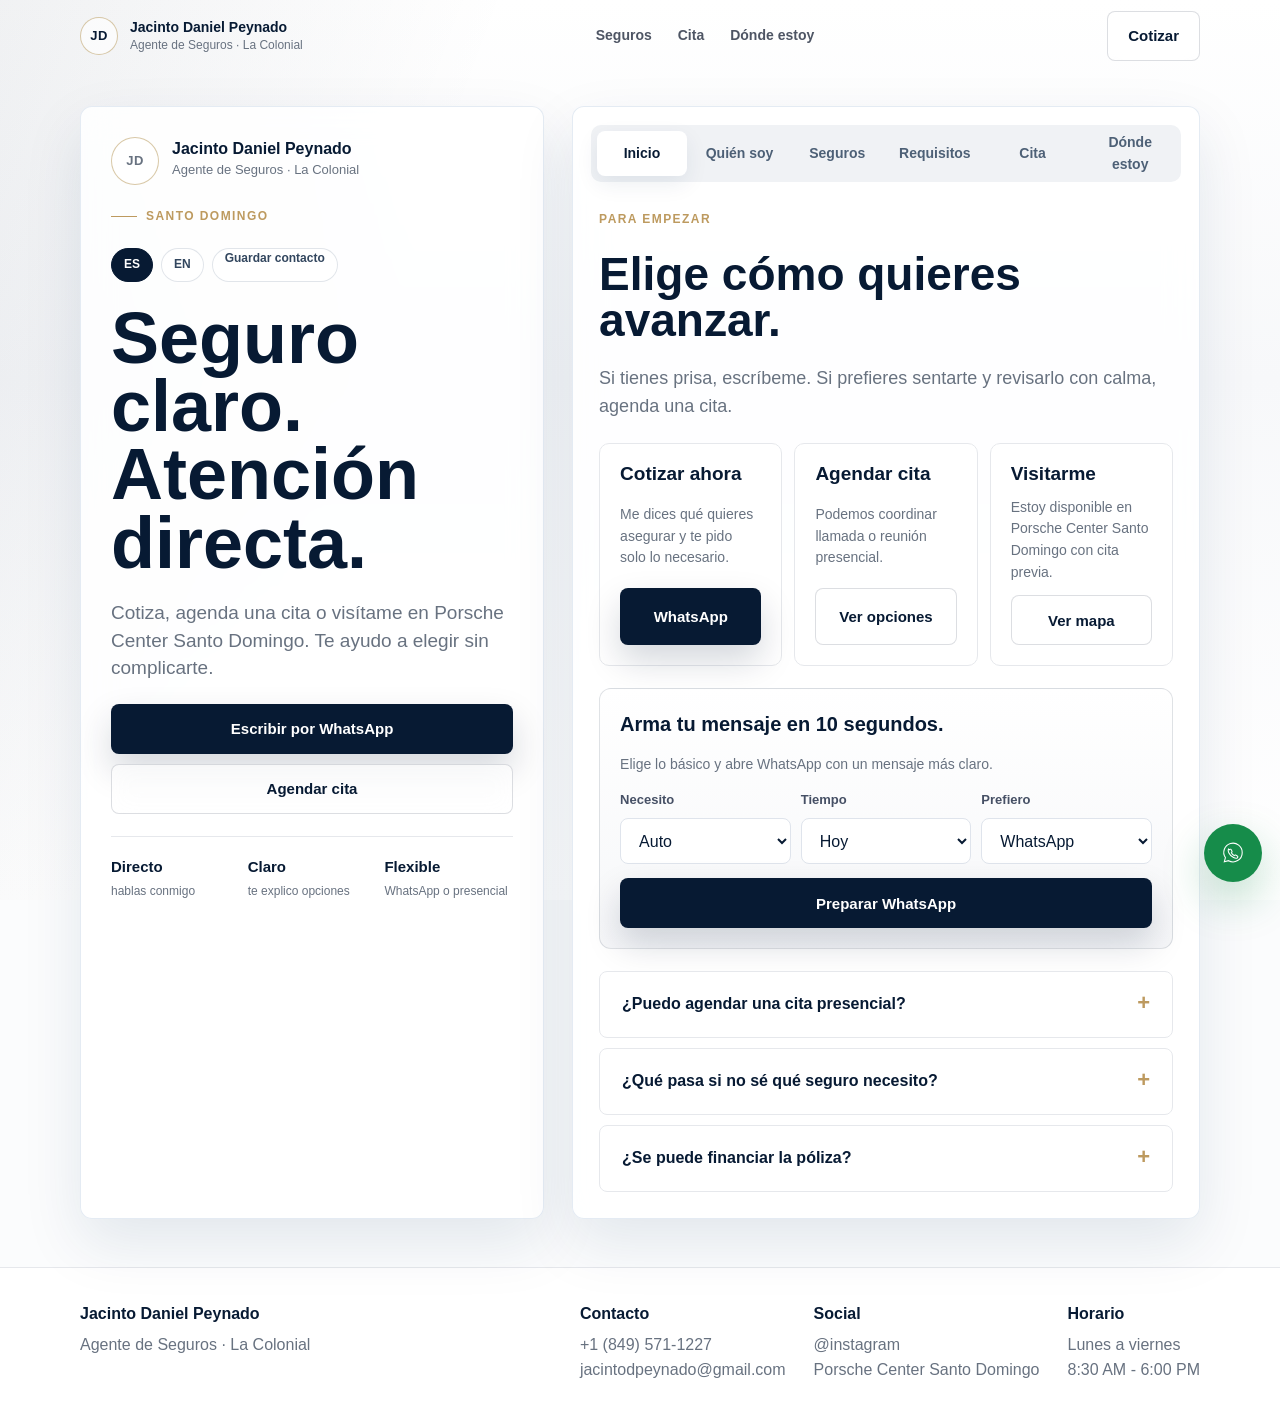
==== commit 12e29a97: "Add files via upload" ====
--- a/index.html
+++ b/index.html
@@ -21,14 +21,14 @@
   <style>
     :root {
       --navy: #071a33;
-      --navy-2: #0c2748;
-      --ink: #172033;
-      --muted: #697386;
-      --line: #e7eaf0;
-      --soft: #f5f7fa;
+      --navy-2: #102b4a;
+      --ink: #151c28;
+      --muted: #687280;
+      --line: #e6e8ec;
+      --soft: #f6f7f9;
       --white: #ffffff;
-      --gold: #b99b5f;
-      --gold-2: #e8dcc2;
+      --gold: #bd9a5f;
+      --gold-2: #ebdfc6;
       --red: #a72332;
       --whatsapp: #168c4a;
       --radius: 8px;
@@ -442,6 +442,521 @@
     .advisor-panel .btn {
       width: 100%;
     }
+    .compact-section {
+      padding: 72px 0;
+      border-top: 1px solid var(--line);
+    }
+    .compact-head {
+      display: grid;
+      gap: 12px;
+      margin-bottom: 24px;
+    }
+    .compact-head h2 {
+      max-width: 650px;
+      font-size: clamp(30px, 5vw, 48px);
+    }
+    .insurance-chooser {
+      display: grid;
+      grid-template-columns: repeat(4, 1fr);
+      gap: 12px;
+    }
+    .choice-card {
+      display: grid;
+      gap: 12px;
+      min-height: 148px;
+      padding: 20px;
+      border: 1px solid var(--line);
+      border-radius: var(--radius);
+      background: rgba(255,255,255,.88);
+      transition: transform .25s ease, border-color .25s ease, box-shadow .25s ease;
+    }
+    .choice-card:hover {
+      transform: translateY(-3px);
+      border-color: rgba(185,155,95,.45);
+      box-shadow: 0 16px 38px rgba(7,26,51,.08);
+    }
+    .choice-card strong {
+      color: var(--navy);
+      font-size: 18px;
+      line-height: 1.1;
+    }
+    .choice-card span {
+      color: var(--muted);
+      font-size: 14px;
+      line-height: 1.35;
+    }
+    .direct-bar {
+      display: grid;
+      grid-template-columns: 1fr auto;
+      gap: 18px;
+      align-items: center;
+      margin-top: 18px;
+      padding: 18px;
+      border: 1px solid rgba(185,155,95,.28);
+      border-radius: var(--radius);
+      background: #fff;
+    }
+    .direct-bar p {
+      color: #3f495b;
+      font-size: 15px;
+    }
+    .mini-flow {
+      display: grid;
+      grid-template-columns: repeat(3, 1fr);
+      gap: 12px;
+    }
+    .mini-step {
+      display: grid;
+      gap: 12px;
+      padding: 22px;
+      border-radius: var(--radius);
+      background: var(--navy);
+      color: #fff;
+      min-height: 164px;
+    }
+    .mini-step span {
+      color: var(--gold-2);
+      font-size: 12px;
+      font-weight: 780;
+      letter-spacing: .12em;
+    }
+    .mini-step strong {
+      font-size: 22px;
+      line-height: 1.1;
+    }
+    .mini-step p {
+      color: rgba(255,255,255,.7);
+      font-size: 15px;
+    }
+    .short-faq {
+      display: grid;
+      gap: 10px;
+      margin-top: 22px;
+    }
+    .closing-panel {
+      display: grid;
+      gap: 22px;
+      justify-items: start;
+      padding: 36px;
+      border-radius: var(--radius);
+      color: #fff;
+      background:
+        linear-gradient(135deg, rgba(7,26,51,.98), rgba(12,39,72,.92)),
+        var(--navy);
+      overflow: hidden;
+      position: relative;
+    }
+    .closing-panel h2 {
+      color: #fff;
+      max-width: 780px;
+    }
+    .closing-panel p {
+      color: rgba(255,255,255,.72);
+      max-width: 660px;
+      font-size: 18px;
+    }
+    .experience {
+      padding: calc(var(--header) + env(safe-area-inset-top) + 34px) 0 48px;
+      min-height: 100svh;
+      display: grid;
+      align-items: center;
+    }
+    .experience-grid {
+      display: grid;
+      grid-template-columns: .85fr 1.15fr;
+      gap: 28px;
+      align-items: stretch;
+    }
+    .intro-card,
+    .workspace-card {
+      border: 1px solid rgba(226,233,242,.9);
+      border-radius: 12px;
+      background: rgba(255,255,255,.86);
+      box-shadow: 0 24px 60px rgba(11,47,85,.1);
+      backdrop-filter: blur(16px);
+      -webkit-backdrop-filter: blur(16px);
+    }
+    .intro-card {
+      padding: 30px;
+      display: grid;
+      gap: 22px;
+      align-content: start;
+    }
+    .profile-line {
+      display: flex;
+      align-items: center;
+      gap: 13px;
+    }
+    .profile-line .brand-mark {
+      width: 48px;
+      height: 48px;
+      background: #fff;
+      flex: 0 0 auto;
+    }
+    .profile-line strong {
+      display: block;
+      color: var(--navy);
+      line-height: 1.1;
+    }
+    .profile-line span {
+      color: var(--muted);
+      font-size: 13px;
+    }
+    .intro-card h1 {
+      font-size: clamp(42px, 7vw, 72px);
+      line-height: .95;
+      max-width: 8.5ch;
+    }
+    .intro-card .lead {
+      font-size: 19px;
+      max-width: 460px;
+    }
+    .quick-actions {
+      display: grid;
+      gap: 10px;
+    }
+    .utility-row {
+      display: flex;
+      gap: 8px;
+      flex-wrap: wrap;
+    }
+    .utility-pill {
+      min-height: 34px;
+      padding: 0 12px;
+      border-radius: 999px;
+      border: 1px solid rgba(11,47,85,.12);
+      background: #fff;
+      color: #32465e;
+      cursor: pointer;
+      font-weight: 730;
+      font-size: 12px;
+      transition: background .2s ease, transform .2s ease, border-color .2s ease;
+      -webkit-tap-highlight-color: transparent;
+    }
+    .utility-pill:hover {
+      transform: translateY(-1px);
+      border-color: rgba(189,154,95,.42);
+    }
+    .utility-pill.is-active {
+      background: var(--navy);
+      color: #fff;
+      border-color: var(--navy);
+    }
+    .micro-proof {
+      display: grid;
+      grid-template-columns: repeat(3, 1fr);
+      gap: 8px;
+      padding-top: 18px;
+      border-top: 1px solid var(--line);
+    }
+    .micro-proof strong {
+      display: block;
+      color: var(--navy);
+      font-size: 15px;
+    }
+    .micro-proof span {
+      color: var(--muted);
+      font-size: 12px;
+      line-height: 1.25;
+    }
+    .workspace-card {
+      padding: 18px;
+      display: grid;
+      grid-template-rows: auto 1fr;
+      min-height: 640px;
+    }
+    .tablist {
+      display: grid;
+      grid-template-columns: repeat(6, 1fr);
+      gap: 8px;
+      padding: 6px;
+      border-radius: 10px;
+      background: #f0f2f5;
+    }
+    .tab-button {
+      min-height: 44px;
+      border: 0;
+      border-radius: 8px;
+      background: transparent;
+      color: #4d6076;
+      cursor: pointer;
+      font-weight: 730;
+      font-size: 14px;
+      transition: background .2s ease, color .2s ease, box-shadow .2s ease;
+      -webkit-tap-highlight-color: transparent;
+    }
+    .tab-button[aria-selected="true"] {
+      background: #fff;
+      color: var(--navy);
+      box-shadow: 0 8px 22px rgba(11,47,85,.08);
+    }
+    .tab-panels {
+      position: relative;
+      padding: 28px 8px 8px;
+    }
+    .tab-panel {
+      display: none;
+      animation: panelIn .28s ease both;
+    }
+    .tab-panel.is-active {
+      display: block;
+    }
+    @keyframes panelIn {
+      from { opacity: 0; transform: translateY(8px); }
+      to { opacity: 1; transform: translateY(0); }
+    }
+    .panel-inner {
+      display: grid;
+      gap: 22px;
+    }
+    .panel-kicker {
+      color: var(--gold);
+      font-size: 12px;
+      font-weight: 780;
+      letter-spacing: .12em;
+      text-transform: uppercase;
+    }
+    .panel-inner h2 {
+      font-size: clamp(30px, 5vw, 46px);
+      line-height: 1;
+    }
+    .panel-inner > p {
+      max-width: 650px;
+      color: var(--muted);
+      font-size: 18px;
+    }
+    .action-grid {
+      display: grid;
+      grid-template-columns: repeat(3, 1fr);
+      gap: 12px;
+    }
+    .action-card {
+      display: grid;
+      gap: 12px;
+      min-height: 178px;
+      padding: 20px;
+      border: 1px solid var(--line);
+      border-radius: 10px;
+      background: #fff;
+    }
+    .action-card strong {
+      color: var(--navy);
+      font-size: 19px;
+      line-height: 1.1;
+    }
+    .action-card p {
+      color: var(--muted);
+      font-size: 14px;
+    }
+    .quick-builder {
+      display: grid;
+      gap: 14px;
+      padding: 20px;
+      border: 1px solid rgba(7,26,51,.12);
+      border-radius: 12px;
+      background: linear-gradient(180deg, #fff, var(--soft));
+    }
+    .quick-builder strong {
+      color: var(--navy);
+      font-size: 20px;
+    }
+    .quick-builder p {
+      color: var(--muted);
+      font-size: 14px;
+    }
+    .quick-builder-grid {
+      display: grid;
+      grid-template-columns: repeat(3, 1fr);
+      gap: 10px;
+    }
+    .quick-builder select {
+      min-height: 46px;
+    }
+    .mini-faq {
+      display: grid;
+      gap: 10px;
+    }
+    .pill-row {
+      display: flex;
+      gap: 8px;
+      flex-wrap: wrap;
+    }
+    .pill-row span,
+    .pill-row a {
+      display: inline-flex;
+      align-items: center;
+      min-height: 34px;
+      padding: 0 12px;
+      border-radius: 999px;
+      border: 1px solid rgba(189,154,95,.28);
+      background: #fff;
+      color: #32465e;
+      font-size: 13px;
+      font-weight: 680;
+    }
+    .insurance-picker {
+      display: grid;
+      gap: 16px;
+    }
+    .insurance-options {
+      display: flex;
+      gap: 8px;
+      flex-wrap: wrap;
+    }
+    .insurance-option {
+      min-height: 38px;
+      padding: 0 14px;
+      border-radius: 999px;
+      border: 1px solid rgba(11,47,85,.12);
+      background: #fff;
+      color: #32465e;
+      cursor: pointer;
+      font-weight: 720;
+      font-size: 13px;
+      transition: background .2s ease, border-color .2s ease, color .2s ease, transform .2s ease;
+      -webkit-tap-highlight-color: transparent;
+    }
+    .insurance-option:hover {
+      transform: translateY(-1px);
+      border-color: rgba(189,154,95,.46);
+    }
+    .insurance-option.is-active {
+      background: var(--navy);
+      border-color: var(--navy);
+      color: #fff;
+    }
+    .insurance-detail {
+      position: relative;
+      display: grid;
+      gap: 18px;
+      padding: 24px;
+      border: 1px solid rgba(189,154,95,.32);
+      border-radius: 12px;
+      background:
+        linear-gradient(180deg, rgba(255,255,255,.96), rgba(243,248,252,.92)),
+        #fff;
+      overflow: hidden;
+      transition: transform .22s ease, opacity .22s ease;
+    }
+    .insurance-detail.is-changing {
+      opacity: .45;
+      transform: translateY(6px);
+    }
+    .insurance-detail::before {
+      content: "";
+      position: absolute;
+      inset: 0 0 auto;
+      height: 4px;
+      background: linear-gradient(90deg, var(--gold), rgba(7,26,51,.18));
+    }
+    .insurance-detail-head {
+      display: grid;
+      gap: 8px;
+      padding-top: 4px;
+    }
+    .insurance-detail-head span {
+      color: var(--gold);
+      font-size: 12px;
+      font-weight: 800;
+      letter-spacing: .12em;
+      text-transform: uppercase;
+    }
+    .insurance-detail-head strong {
+      color: var(--navy);
+      font-size: clamp(28px, 5vw, 40px);
+      line-height: 1;
+    }
+    .insurance-detail-head p {
+      color: var(--muted);
+      max-width: 620px;
+      font-size: 16px;
+    }
+    .coverage-grid {
+      display: grid;
+      grid-template-columns: 1fr 1fr;
+      gap: 12px;
+    }
+    .coverage-box {
+      padding: 16px;
+      border: 1px solid var(--line);
+      border-radius: 10px;
+      background: #fff;
+    }
+    .coverage-box b {
+      display: block;
+      color: var(--navy);
+      margin-bottom: 8px;
+    }
+    .coverage-box ul {
+      margin: 0;
+      padding-left: 18px;
+      color: #44546a;
+      font-size: 14px;
+    }
+    .coverage-box li {
+      margin: 5px 0;
+    }
+    .insurance-actions {
+      display: grid;
+      grid-template-columns: 1fr 1fr;
+      gap: 10px;
+    }
+    .bio-grid {
+      display: grid;
+      grid-template-columns: 1fr 1fr;
+      gap: 12px;
+    }
+    .bio-note {
+      padding: 18px;
+      border: 1px solid var(--line);
+      border-radius: 10px;
+      background: #fff;
+    }
+    .bio-note strong {
+      color: var(--navy);
+      display: block;
+      margin-bottom: 6px;
+    }
+    .bio-note span {
+      color: var(--muted);
+      font-size: 14px;
+    }
+    .requirement-card {
+      display: grid;
+      gap: 16px;
+      padding: 20px;
+      border: 1px solid var(--line);
+      border-radius: 10px;
+      background: #fff;
+    }
+    .requirement-card strong {
+      color: var(--navy);
+      font-size: 20px;
+    }
+    .requirement-card p {
+      color: var(--muted);
+      font-size: 15px;
+    }
+    .requirement-card ul {
+      margin: 0;
+      padding-left: 18px;
+      color: #3f4f63;
+    }
+    .requirement-card li {
+      margin: 6px 0;
+    }
+    .requirement-actions {
+      display: grid;
+      grid-template-columns: 1fr 1fr;
+      gap: 10px;
+    }
+    .map-frame {
+      width: 100%;
+      height: 260px;
+      border: 0;
+      border-radius: 10px;
+      background: var(--soft);
+    }
     .portrait-panel {
       position: relative;
       min-height: 600px;
@@ -893,6 +1408,21 @@
 
     @media (max-width: 980px) {
       .nav-links { display: none; }
+      .experience {
+        padding-top: calc(var(--header) + env(safe-area-inset-top) + 22px);
+      }
+      .experience-grid {
+        grid-template-columns: 1fr;
+      }
+      .workspace-card {
+        min-height: auto;
+      }
+      .action-grid {
+        grid-template-columns: 1fr;
+      }
+      .requirement-actions {
+        grid-template-columns: 1fr;
+      }
       .hero {
         padding-top: calc(var(--header) + env(safe-area-inset-top) + 22px);
       }
@@ -925,7 +1455,7 @@
       .section-head { margin-bottom: 28px; }
       .site-header {
         position: relative;
-        padding-top: calc(env(safe-area-inset-top) + 94px);
+        padding-top: calc(env(safe-area-inset-top) + 88px);
         background: transparent;
         border-bottom: 0;
         box-shadow: none;
@@ -945,6 +1475,81 @@
       }
       .brand-text strong { max-width: 170px; }
       .nav-cta { display: none; }
+      .experience {
+        padding: 16px 0 38px;
+        align-items: start;
+      }
+      .experience-grid {
+        gap: 14px;
+      }
+      .intro-card,
+      .workspace-card {
+        border-radius: 10px;
+        box-shadow: 0 18px 44px rgba(11,47,85,.08);
+      }
+      .intro-card {
+        padding: 18px;
+        gap: 14px;
+      }
+      .intro-card .profile-line {
+        display: none;
+      }
+      .intro-card h1 {
+        font-size: clamp(34px, 10vw, 44px);
+        max-width: 10ch;
+      }
+      .intro-card .lead {
+        font-size: 16px;
+        line-height: 1.38;
+      }
+      .quick-actions .btn {
+        width: 100%;
+        min-height: 46px;
+      }
+      .quick-builder-grid {
+        grid-template-columns: 1fr;
+      }
+      .workspace-card {
+        padding: 12px;
+      }
+      .tablist {
+        display: flex;
+        overflow-x: auto;
+        scroll-snap-type: x mandatory;
+        -webkit-overflow-scrolling: touch;
+      }
+      .tablist::-webkit-scrollbar { display: none; }
+      .tab-button {
+        flex: 0 0 auto;
+        padding: 0 14px;
+        scroll-snap-align: start;
+      }
+      .tab-panels {
+        padding: 22px 4px 4px;
+      }
+      .panel-inner h2 {
+        font-size: clamp(28px, 8vw, 36px);
+      }
+      .panel-inner > p {
+        font-size: 16px;
+      }
+      .bio-grid,
+      .micro-proof {
+        grid-template-columns: 1fr;
+      }
+      .coverage-grid,
+      .insurance-actions {
+        grid-template-columns: 1fr;
+      }
+      .insurance-detail {
+        padding: 20px;
+      }
+      .micro-proof {
+        display: none;
+      }
+      .map-frame {
+        height: 240px;
+      }
       h1 {
         max-width: 11ch;
         font-size: clamp(40px, 11.2vw, 52px);
@@ -1013,8 +1618,30 @@
       .grid.cols-3,
       .testimonials,
       .steps,
-      .form-row {
+      .form-row,
+      .insurance-chooser,
+      .mini-flow,
+      .direct-bar {
         grid-template-columns: 1fr;
+      }
+      .compact-section {
+        padding: 54px 0;
+      }
+      .compact-head h2 {
+        font-size: clamp(28px, 8vw, 36px);
+      }
+      .choice-card {
+        min-height: auto;
+        padding: 18px;
+      }
+      .direct-bar .btn {
+        width: 100%;
+      }
+      .mini-step {
+        min-height: auto;
+      }
+      .closing-panel {
+        padding: 26px 22px;
       }
       .card {
         padding: 20px;
@@ -1093,10 +1720,9 @@
         </span>
       </a>
       <nav class="nav-links" aria-label="Navegación principal">
-        <a href="#seguros">Seguros</a>
-        <a href="#beneficios">Beneficios</a>
-        <a href="#proceso">Proceso</a>
-        <a href="#cotizar">Cotizar</a>
+        <a class="tab-jump" href="#seguros" data-tab-target="seguros">Seguros</a>
+        <a class="tab-jump" href="#cita" data-tab-target="cita">Cita</a>
+        <a class="tab-jump" href="#ubicacion" data-tab-target="ubicacion">Dónde estoy</a>
       </nav>
       <a class="btn btn-secondary nav-cta js-whatsapp" href="#" aria-label="Cotizar por WhatsApp">
         Cotizar
@@ -1104,242 +1730,284 @@
     </div>
   </header>
 
-  <main>
-    <section class="hero" id="inicio">
-      <div class="wrap hero-grid">
-        <div class="hero-copy">
-          <span class="eyebrow reveal">La Colonial · República Dominicana</span>
-          <div class="reveal" style="--delay: 70ms">
-            <h1>Protegiendo lo que más valoras.</h1>
-          </div>
-          <p class="lead reveal" style="--delay: 140ms">Cotizaciones, emisión de pólizas y seguimiento personalizado con respuesta directa por WhatsApp.</p>
-          <div class="identity reveal" style="--delay: 190ms">
-            <span data-agent-name>Jacinto Daniel Peynado</span>
-            <span>Agente de Seguros</span>
-            <span>Atención concierge</span>
-          </div>
-          <div class="mobile-proof reveal" style="--delay: 215ms" aria-label="Servicios principales">
-            <span>Autos</span>
-            <span>Salud</span>
-            <span>Hogar</span>
-            <span>Vida</span>
-          </div>
-          <div class="hero-actions reveal" style="--delay: 240ms">
-            <a class="btn btn-primary js-whatsapp" href="#">
-              <svg viewBox="0 0 24 24" fill="none" stroke="currentColor" aria-hidden="true"><path d="M8.5 11.3c.9 1.8 2.4 3.2 4.2 4.2l1.4-1.4c.2-.2.5-.3.8-.2.9.3 1.8.4 2.8.4.4 0 .7.3.7.7v2.3c0 .4-.3.7-.7.7A12.7 12.7 0 0 1 5 5.3c0-.4.3-.7.7-.7H8c.4 0 .7.3.7.7 0 1 .1 1.9.4 2.8.1.3 0 .6-.2.8l-1.4 1.4Z"/></svg>
-              Cotizar por WhatsApp
-            </a>
-            <a class="btn btn-secondary" href="#seguros">Ver tipos de seguros</a>
-          </div>
-          <div class="trust-row reveal" style="--delay: 310ms" aria-label="Indicadores de confianza">
-            <div class="trust-item"><strong>24h</strong><span>seguimiento ágil</span></div>
-            <div class="trust-item"><strong>1:1</strong><span>servicio directo</span></div>
-            <div class="trust-item"><strong>SDQ</strong><span>Santo Domingo</span></div>
+  <main class="experience" id="inicio">
+    <div class="wrap experience-grid">
+      <section class="intro-card">
+        <div class="profile-line">
+          <span class="brand-mark" data-initials>JD</span>
+          <div>
+            <strong data-agent-name>Jacinto Daniel Peynado</strong>
+            <span>Agente de Seguros · La Colonial</span>
           </div>
         </div>
-
-        <aside class="advisor-panel reveal" style="--delay: 120ms" aria-label="Resumen de servicio premium">
-          <div class="advisor-top">
-            <div class="advisor-mark" data-initials>JD</div>
-            <div>
-              <strong data-agent-name>Jacinto Daniel Peynado</strong>
-              <span>Agente de Seguros · La Colonial</span>
+        <span class="eyebrow">Santo Domingo</span>
+        <div class="utility-row" aria-label="Preferencias">
+          <button class="utility-pill is-active" type="button" id="langEs">ES</button>
+          <button class="utility-pill" type="button" id="langEn">EN</button>
+          <a class="utility-pill" href="jacinto-daniel-peynado.vcf" download>Guardar contacto</a>
+        </div>
+        <h1 id="heroTitle">Seguro claro. Atención directa.</h1>
+        <p class="lead" id="heroLead">Cotiza, agenda una cita o visítame en Porsche Center Santo Domingo. Te ayudo a elegir sin complicarte.</p>
+        <div class="quick-actions">
+          <a class="btn btn-primary js-whatsapp" id="heroWhatsapp" href="#">Escribir por WhatsApp</a>
+          <button class="btn btn-secondary tab-jump" id="heroAppointment" type="button" data-tab-target="cita">Agendar cita</button>
+        </div>
+        <div class="micro-proof">
+          <div><strong>Directo</strong><span>hablas conmigo</span></div>
+          <div><strong>Claro</strong><span>te explico opciones</span></div>
+          <div><strong>Flexible</strong><span>WhatsApp o presencial</span></div>
+        </div>
+      </section>
+
+      <section class="workspace-card" aria-label="Información y acciones">
+        <div class="tablist" role="tablist" aria-label="Secciones principales">
+          <button class="tab-button" id="tab-inicio" type="button" role="tab" aria-selected="true" aria-controls="panel-inicio" data-tab="inicio">Inicio</button>
+          <button class="tab-button" id="tab-quien" type="button" role="tab" aria-selected="false" aria-controls="panel-quien" data-tab="quien">Quién soy</button>
+          <button class="tab-button" id="tab-seguros" type="button" role="tab" aria-selected="false" aria-controls="panel-seguros" data-tab="seguros">Seguros</button>
+          <button class="tab-button" id="tab-requisitos" type="button" role="tab" aria-selected="false" aria-controls="panel-requisitos" data-tab="requisitos">Requisitos</button>
+          <button class="tab-button" id="tab-cita" type="button" role="tab" aria-selected="false" aria-controls="panel-cita" data-tab="cita">Cita</button>
+          <button class="tab-button" id="tab-ubicacion" type="button" role="tab" aria-selected="false" aria-controls="panel-ubicacion" data-tab="ubicacion">Dónde estoy</button>
+        </div>
+
+        <div class="tab-panels">
+          <article class="tab-panel is-active" id="panel-inicio" role="tabpanel" aria-labelledby="tab-inicio">
+            <div class="panel-inner">
+              <span class="panel-kicker">Para empezar</span>
+              <h2>Elige cómo quieres avanzar.</h2>
+              <p>Si tienes prisa, escríbeme. Si prefieres sentarte y revisarlo con calma, agenda una cita.</p>
+              <div class="action-grid">
+                <div class="action-card">
+                  <strong>Cotizar ahora</strong>
+                  <p>Me dices qué quieres asegurar y te pido solo lo necesario.</p>
+                  <a class="btn btn-primary js-whatsapp" href="#">WhatsApp</a>
+                </div>
+                <div class="action-card">
+                  <strong>Agendar cita</strong>
+                  <p>Podemos coordinar llamada o reunión presencial.</p>
+                  <button class="btn btn-secondary tab-jump" type="button" data-tab-target="cita">Ver opciones</button>
+                </div>
+                <div class="action-card">
+                  <strong>Visitarme</strong>
+                  <p>Estoy disponible en Porsche Center Santo Domingo con cita previa.</p>
+                  <button class="btn btn-secondary tab-jump" type="button" data-tab-target="ubicacion">Ver mapa</button>
+                </div>
+              </div>
+              <div class="quick-builder">
+                <strong id="builderTitle">Arma tu mensaje en 10 segundos.</strong>
+                <p id="builderCopy">Elige lo básico y abre WhatsApp con un mensaje más claro.</p>
+                <div class="quick-builder-grid">
+                  <div class="field">
+                    <label for="quickNeed">Necesito</label>
+                    <select id="quickNeed">
+                      <option>Auto</option>
+                      <option>Salud</option>
+                      <option>Hogar</option>
+                      <option>Vida</option>
+                      <option>Viajes</option>
+                      <option>Negocios</option>
+                      <option>Vehículo premium</option>
+                    </select>
+                  </div>
+                  <div class="field">
+                    <label for="quickWhen">Tiempo</label>
+                    <select id="quickWhen">
+                      <option>Hoy</option>
+                      <option>Esta semana</option>
+                      <option>Solo explorando</option>
+                    </select>
+                  </div>
+                  <div class="field">
+                    <label for="quickHow">Prefiero</label>
+                    <select id="quickHow">
+                      <option>WhatsApp</option>
+                      <option>Llamada</option>
+                      <option>Presencial</option>
+                    </select>
+                  </div>
+                </div>
+                <a class="btn btn-primary" id="quickMessage" href="#">Preparar WhatsApp</a>
+              </div>
+              <div class="mini-faq">
+                <details>
+                  <summary>¿Puedo agendar una cita presencial?</summary>
+                  <p>Sí. Podemos coordinar una visita en Porsche Center Santo Domingo con cita previa.</p>
+                </details>
+                <details>
+                  <summary>¿Qué pasa si no sé qué seguro necesito?</summary>
+                  <p>Me escribes y revisamos tu caso. La idea es simplificar, no complicarte.</p>
+                </details>
+                <details>
+                  <summary>¿Se puede financiar la póliza?</summary>
+                  <p>Por ahora no gestiono financiamiento. Te ayudo con cotización, emisión, requisitos y seguimiento.</p>
+                </details>
+              </div>
             </div>
-          </div>
-          <div class="advisor-statement">
-            <p>Una gestión más clara para asegurar sin perder tiempo.</p>
-            <span>Atención privada, seguimiento ordenado y acompañamiento cuando realmente importa.</span>
-          </div>
-          <div class="advisor-list">
-            <span><svg viewBox="0 0 24 24" fill="none" stroke="currentColor"><path d="m5 12 4 4L19 6"/></svg>Cotización rápida para autos, salud, hogar, vida y negocios.</span>
-            <span><svg viewBox="0 0 24 24" fill="none" stroke="currentColor"><path d="m5 12 4 4L19 6"/></svg>Explicación clara de coberturas, deducibles y condiciones.</span>
-            <span><svg viewBox="0 0 24 24" fill="none" stroke="currentColor"><path d="m5 12 4 4L19 6"/></svg>Seguimiento para renovaciones y asistencia en siniestros.</span>
-          </div>
-          <a class="btn btn-secondary" href="#cotizar">Completar cotización rápida</a>
-        </aside>
-      </div>
-    </section>
-
-    <section class="section about" id="sobre-mi">
-      <div class="wrap about-grid">
-        <div class="section-head reveal">
-          <span class="eyebrow">Sobre mí</span>
-          <h2>Un servicio claro, directo y diseñado alrededor de ti.</h2>
+          </article>
+
+          <article class="tab-panel" id="panel-quien" role="tabpanel" aria-labelledby="tab-quien">
+            <div class="panel-inner">
+              <span class="panel-kicker">Quién soy</span>
+              <h2>Vengo del mundo de negocios y servicio premium.</h2>
+              <p>Soy graduado en Negocios Internacionales por Hult International Business School en Boston. Mi experiencia en Porsche Center Santo Domingo me enseñó a trabajar con clientes que valoran claridad, rapidez y buen seguimiento.</p>
+              <div class="bio-grid">
+                <div class="bio-note"><strong>Formación internacional</strong><span>Negocios Internacionales, Hult Boston.</span></div>
+                <div class="bio-note"><strong>Servicio premium</strong><span>Experiencia en ventas y postventa automotriz de lujo.</span></div>
+                <div class="bio-note"><strong>Bilingüe</strong><span>Comunicación en español e inglés.</span></div>
+                <div class="bio-note"><strong>Enfoque</strong><span>Relaciones, confianza y soluciones prácticas.</span></div>
+              </div>
+            </div>
+          </article>
+
+          <article class="tab-panel" id="panel-seguros" role="tabpanel" aria-labelledby="tab-seguros">
+            <div class="panel-inner">
+              <span class="panel-kicker">Seguros</span>
+              <h2>Explora antes de escribirme.</h2>
+              <p>Toca un seguro para ver qué suele cubrir, qué datos hacen falta y cómo avanzar.</p>
+              <div class="insurance-picker">
+                <div class="insurance-options" aria-label="Tipos de seguros">
+                  <button class="insurance-option is-active" type="button" data-insurance="auto">Auto</button>
+                  <button class="insurance-option" type="button" data-insurance="salud">Salud</button>
+                  <button class="insurance-option" type="button" data-insurance="hogar">Hogar</button>
+                  <button class="insurance-option" type="button" data-insurance="vida">Vida</button>
+                  <button class="insurance-option" type="button" data-insurance="viajes">Viajes</button>
+                  <button class="insurance-option" type="button" data-insurance="negocios">Negocios</button>
+                  <button class="insurance-option" type="button" data-insurance="premium">Vehículo premium</button>
+                </div>
+                <div class="insurance-detail" id="insuranceDetail" aria-live="polite">
+                  <div class="insurance-detail-head">
+                    <span id="insuranceKicker">Seguro de auto</span>
+                    <strong id="insuranceTitle">Muévete con respaldo y claridad.</strong>
+                    <p id="insuranceSummary">Ideal para proteger tu vehículo, cumplir requisitos de circulación y tener una ruta clara si ocurre un accidente.</p>
+                  </div>
+                  <div class="coverage-grid">
+                    <div class="coverage-box">
+                      <b id="coverLabel">Puede cubrir</b>
+                      <ul id="coverageList">
+                        <li>Daños propios según la cobertura elegida.</li>
+                        <li>Responsabilidad civil frente a terceros.</li>
+                        <li>Robo, incendio o asistencia según el plan.</li>
+                      </ul>
+                    </div>
+                    <div class="coverage-box">
+                      <b id="reqLabel">Para cotizar</b>
+                      <ul id="requirementsList">
+                        <li>Marca, modelo y año.</li>
+                        <li>Uso del vehículo.</li>
+                        <li>Datos del titular.</li>
+                      </ul>
+                    </div>
+                  </div>
+                  <div class="insurance-actions">
+                    <a class="btn btn-primary" id="insuranceWhatsapp" href="#">Cotizar este seguro</a>
+                    <button class="btn btn-secondary tab-jump" id="insuranceReqButton" type="button" data-tab-target="requisitos">Ver requisitos</button>
+                  </div>
+                </div>
+              </div>
+            </div>
+          </article>
+
+          <article class="tab-panel" id="panel-requisitos" role="tabpanel" aria-labelledby="tab-requisitos">
+            <div class="panel-inner">
+              <span class="panel-kicker">Qué debes enviar</span>
+              <h2>Formulario Conoce tu Cliente.</h2>
+              <p>Para avanzar con la emisión, normalmente se completa el formulario según el tipo de cliente: persona física o persona jurídica.</p>
+              <div class="bio-grid">
+                <div class="requirement-card">
+                  <strong>Persona física</strong>
+                  <p>Para clientes individuales.</p>
+                  <ul>
+                    <li>Formulario Conoce tu Cliente persona física.</li>
+                    <li>Cédula o documento de identidad.</li>
+                    <li>Datos del bien o seguro a cotizar.</li>
+                  </ul>
+                  <div class="requirement-actions">
+                    <a class="btn btn-secondary" href="conoce-tu-cliente-persona-fisica.pdf" target="_blank" rel="noreferrer">Ver PDF</a>
+                    <a class="btn btn-primary js-whatsapp-kyc" href="#" data-kyc="persona física">Enviar caso</a>
+                  </div>
+                </div>
+                <div class="requirement-card">
+                  <strong>Persona jurídica</strong>
+                  <p>Para empresas o negocios.</p>
+                  <ul>
+                    <li>Formulario Conoce tu Cliente persona jurídica.</li>
+                    <li>Documentos de la empresa y representante.</li>
+                    <li>Datos del seguro o activo a proteger.</li>
+                  </ul>
+                  <div class="requirement-actions">
+                    <a class="btn btn-secondary" href="conoce-tu-cliente-persona-juridica.pdf" target="_blank" rel="noreferrer">Ver PDF</a>
+                    <a class="btn btn-primary js-whatsapp-kyc" href="#" data-kyc="persona jurídica">Enviar caso</a>
+                  </div>
+                </div>
+              </div>
+            </div>
+          </article>
+
+          <article class="tab-panel" id="panel-cita" role="tabpanel" aria-labelledby="tab-cita">
+            <div class="panel-inner">
+              <span class="panel-kicker">Cita</span>
+              <h2>Agenda una conversación.</h2>
+              <p>Puede ser por llamada, WhatsApp o presencial en Porsche Center Santo Domingo.</p>
+              <form class="form" id="quoteForm">
+                <div class="form-row">
+                  <div class="field">
+                    <label for="name">Nombre</label>
+                    <input id="name" name="name" autocomplete="name" placeholder="Tu nombre" required>
+                  </div>
+                  <div class="field">
+                    <label for="phone">Teléfono</label>
+                    <input id="phone" name="phone" inputmode="tel" autocomplete="tel" placeholder="809 000 0000" required>
+                  </div>
+                </div>
+                <div class="form-row">
+                  <div class="field">
+                    <label for="insurance">Qué necesitas</label>
+                    <select id="insurance" name="insurance">
+                      <option>Cotizar seguro</option>
+                      <option>Agendar cita presencial</option>
+                      <option>Renovar póliza</option>
+                      <option>Revisar opciones</option>
+                      <option>Asistencia con siniestro</option>
+                    </select>
+                  </div>
+                  <div class="field">
+                    <label for="meeting">Preferencia</label>
+                    <select id="meeting" name="meeting">
+                      <option>WhatsApp</option>
+                      <option>Llamada</option>
+                      <option>Presencial en Porsche Center</option>
+                    </select>
+                  </div>
+                </div>
+                <div class="form-row">
+                  <div class="field">
+                    <label for="vehicle">Vehículo o detalle</label>
+                    <input id="vehicle" name="vehicle" placeholder="Ej. Porsche Macan / seguro de salud">
+                  </div>
+                  <div class="field">
+                    <label for="year">Año</label>
+                    <input id="year" name="year" inputmode="numeric" placeholder="2026">
+                  </div>
+                </div>
+                <button class="btn btn-whatsapp" type="submit">Enviar por WhatsApp</button>
+              </form>
+            </div>
+          </article>
+
+          <article class="tab-panel" id="panel-ubicacion" role="tabpanel" aria-labelledby="tab-ubicacion">
+            <div class="panel-inner">
+              <span class="panel-kicker">Dónde estoy</span>
+              <h2>Puedes venir a Porsche Center Santo Domingo.</h2>
+              <p>Con cita previa, podemos ver tu caso presencialmente en Av. Simón Bolívar 965, Santo Domingo 10108.</p>
+              <iframe class="map-frame" title="Mapa Porsche Center Santo Domingo" loading="lazy" referrerpolicy="no-referrer-when-downgrade" src="https://www.google.com/maps?q=Porsche%20Center%20Santo%20Domingo%20Av%20Sim%C3%B3n%20Bol%C3%ADvar%20965&output=embed"></iframe>
+              <div class="hero-actions">
+                <a class="btn btn-primary" href="https://www.google.com/maps/search/?api=1&query=Porsche%20Center%20Santo%20Domingo%20Av%20Sim%C3%B3n%20Bol%C3%ADvar%20965" target="_blank" rel="noreferrer">Abrir en Google Maps</a>
+                <a class="btn btn-secondary js-appointment" href="#">Agendar visita</a>
+              </div>
+            </div>
+          </article>
         </div>
-        <div class="about-copy">
-          <p class="reveal">Te acompaño con una gestión de seguros seria y cercana: desde la cotización inicial hasta la emisión de tu póliza, renovaciones, seguimiento y asistencia cuando realmente necesitas una respuesta.</p>
-          <p class="reveal">Mi trabajo es simplificar el proceso, explicarte tus opciones con claridad y ayudarte a tomar una decisión segura, sin presión y con atención personalizada.</p>
-          <div class="signature-card reveal">
-            <div class="check-list">
-              <span><svg viewBox="0 0 24 24" fill="none" stroke="currentColor"><path d="m5 12 4 4L19 6"/></svg>Cotizaciones organizadas y fáciles de comparar.</span>
-              <span><svg viewBox="0 0 24 24" fill="none" stroke="currentColor"><path d="m5 12 4 4L19 6"/></svg>Emisión, renovaciones y seguimiento antes del vencimiento.</span>
-              <span><svg viewBox="0 0 24 24" fill="none" stroke="currentColor"><path d="m5 12 4 4L19 6"/></svg>Acompañamiento en siniestros con trato humano y profesional.</span>
-            </div>
-            <div class="line"></div>
-            <p>Atención premium para personas que valoran rapidez, discreción y confianza.</p>
-          </div>
-        </div>
-      </div>
-    </section>
-
-    <section class="section" id="seguros">
-      <div class="wrap">
-        <div class="section-head reveal">
-          <span class="eyebrow">Qué necesitas asegurar</span>
-          <h2>Soluciones para tu vida, tu familia y tus activos.</h2>
-          <p class="lead">Cada caso se revisa con atención para buscar una opción adecuada a tu perfil, presupuesto y prioridades.</p>
-        </div>
-        <div class="grid cols-4">
-          <article class="card reveal"><span class="icon"><svg viewBox="0 0 24 24" fill="none" stroke="currentColor"><path d="M5 16h14M6.5 16l1-5h9l1 5M8 19h.01M16 19h.01M8 11l1.2-3h5.6L16 11"/></svg></span><h3>Autos</h3><p>Coberturas prácticas para moverte con tranquilidad y respuesta cuando la necesites.</p></article>
-          <article class="card reveal"><span class="icon"><svg viewBox="0 0 24 24" fill="none" stroke="currentColor"><path d="M12 21s8-4.4 8-11V5l-8-3-8 3v5c0 6.6 8 11 8 11Z"/><path d="M12 8v6M9 11h6"/></svg></span><h3>Salud</h3><p>Opciones para cuidar tu bienestar con acceso, continuidad y respaldo.</p></article>
-          <article class="card reveal"><span class="icon"><svg viewBox="0 0 24 24" fill="none" stroke="currentColor"><path d="M3 11 12 4l9 7"/><path d="M5 10v10h14V10"/><path d="M9 20v-6h6v6"/></svg></span><h3>Hogar</h3><p>Protección para tu vivienda, contenido y tranquilidad familiar.</p></article>
-          <article class="card reveal"><span class="icon"><svg viewBox="0 0 24 24" fill="none" stroke="currentColor"><path d="M20.8 4.6a5.5 5.5 0 0 0-7.8 0L12 5.6l-1-1a5.5 5.5 0 0 0-7.8 7.8l1 1L12 21l7.8-7.6 1-1a5.5 5.5 0 0 0 0-7.8Z"/></svg></span><h3>Vida</h3><p>Planes pensados para proteger a quienes dependen de ti.</p></article>
-          <article class="card reveal"><span class="icon"><svg viewBox="0 0 24 24" fill="none" stroke="currentColor"><path d="M3 11h18M5 11l2 8h10l2-8"/><path d="M7 11l5-7 5 7"/></svg></span><h3>Viajes</h3><p>Asistencia para viajar con más seguridad dentro y fuera del país.</p></article>
-          <article class="card reveal"><span class="icon"><svg viewBox="0 0 24 24" fill="none" stroke="currentColor"><path d="M4 21V7l8-4 8 4v14"/><path d="M9 21v-8h6v8"/><path d="M9 9h.01M15 9h.01"/></svg></span><h3>Negocios</h3><p>Coberturas comerciales para operaciones, activos y continuidad empresarial.</p></article>
-          <article class="card reveal"><span class="icon"><svg viewBox="0 0 24 24" fill="none" stroke="currentColor"><path d="M4 15h16l-2-5H6l-2 5Z"/><path d="M7 15v2M17 15v2"/><path d="M8 10l1-3h6l1 3"/></svg></span><h3>Vehículos premium</h3><p>Atención refinada para autos de alto valor, uso ejecutivo y colecciones personales.</p></article>
-          <article class="card reveal"><span class="icon"><svg viewBox="0 0 24 24" fill="none" stroke="currentColor"><path d="M12 3v18M3 12h18"/><path d="M5 5l14 14M19 5 5 19"/></svg></span><h3>Otros seguros</h3><p>Si tienes una necesidad específica, la evaluamos con discreción y claridad.</p></article>
-        </div>
-      </div>
-    </section>
-
-    <section class="section benefits" id="beneficios">
-      <div class="wrap">
-        <div class="section-head reveal">
-          <span class="eyebrow">Por qué elegirme</span>
-          <h2>Gestión premium, sin complicarte el día.</h2>
-        </div>
-        <div class="grid cols-4">
-          <article class="card benefit reveal"><h3>Atención personalizada</h3><p>Tu caso se revisa con contexto, no como un número más.</p></article>
-          <article class="card benefit reveal"><h3>Respuesta rápida</h3><p>Comunicación ágil para cotizar, aclarar y avanzar.</p></article>
-          <article class="card benefit reveal"><h3>Seguimiento preventivo</h3><p>Recordatorios antes del vencimiento para evitar sorpresas.</p></article>
-          <article class="card benefit reveal"><h3>Renovaciones simples</h3><p>Te ayudo a mantener tu protección al día con orden.</p></article>
-          <article class="card benefit reveal"><h3>Servicio directo</h3><p>Hablas con una persona que conoce tu caso.</p></article>
-          <article class="card benefit reveal"><h3>Asistencia en siniestros</h3><p>Acompañamiento cuando más importa actuar correctamente.</p></article>
-          <article class="card benefit reveal"><h3>Experiencia premium</h3><p>Trato claro, discreto y profesional de principio a fin.</p></article>
-          <article class="card benefit reveal"><h3>Acompañamiento continuo</h3><p>Una relación de confianza más allá de la emisión.</p></article>
-        </div>
-      </div>
-    </section>
-
-    <section class="section process" id="proceso">
-      <div class="wrap">
-        <div class="section-head reveal">
-          <span class="eyebrow">Cómo funciona</span>
-          <h2>Cuatro pasos. Cero fricción.</h2>
-          <p class="lead">Un proceso elegante y claro para que tomes decisiones con confianza.</p>
-        </div>
-        <div class="steps">
-          <div class="step reveal"><span class="num">01</span><div><h3>Me escribes</h3><p>Me compartes lo que quieres asegurar y tus datos básicos.</p></div></div>
-          <div class="step reveal"><span class="num">02</span><div><h3>Te cotizo</h3><p>Preparo una opción clara según tu necesidad y presupuesto.</p></div></div>
-          <div class="step reveal"><span class="num">03</span><div><h3>Comparas opciones</h3><p>Revisamos coberturas, deducibles y condiciones relevantes.</p></div></div>
-          <div class="step reveal"><span class="num">04</span><div><h3>Emitimos tu póliza</h3><p>Formalizamos tu protección y quedas acompañado.</p></div></div>
-        </div>
-      </div>
-    </section>
-
-    <section class="premium-strip">
-      <div class="wrap premium-content">
-        <div class="reveal">
-          <span class="eyebrow">Clientes premium</span>
-          <h2>Para quienes esperan un servicio a la altura de sus activos.</h2>
-          <p>Especializado en clientes que buscan atención rápida, personalizada y premium: empresarios, familias, vehículos de lujo y perfiles que valoran una gestión seria.</p>
-        </div>
-        <div class="badge-stack reveal">
-          <span class="badge">Empresarios</span>
-          <span class="badge">Familias</span>
-          <span class="badge">Vehículos de lujo</span>
-          <span class="badge">Atención privada</span>
-        </div>
-      </div>
-    </section>
-
-    <section class="section" id="testimonios">
-      <div class="wrap">
-        <div class="section-head reveal">
-          <span class="eyebrow">Testimonios</span>
-          <h2>Experiencias que hablan de confianza.</h2>
-        </div>
-        <div class="grid testimonials">
-          <article class="testimonial reveal"><div class="stars">★★★★★</div><p>“Excelente atención.”</p><strong>Cliente particular</strong></article>
-          <article class="testimonial reveal"><div class="stars">★★★★★</div><p>“Proceso rápido y profesional.”</p><strong>Seguro de auto</strong></article>
-          <article class="testimonial reveal"><div class="stars">★★★★★</div><p>“Siempre disponible para ayudar.”</p><strong>Renovación</strong></article>
-          <article class="testimonial reveal"><div class="stars">★★★★★</div><p>“Muy buena experiencia.”</p><strong>Asesoría familiar</strong></article>
-        </div>
-      </div>
-    </section>
-
-    <section class="section" id="faq">
-      <div class="wrap">
-        <div class="section-head reveal">
-          <span class="eyebrow">FAQ</span>
-          <h2>Preguntas frecuentes, respuestas claras.</h2>
-        </div>
-        <div class="faq-list">
-          <details class="reveal"><summary>¿Qué necesito para cotizar?</summary><p>Depende del tipo de seguro. Para vehículos normalmente se solicita marca, modelo, año, versión, uso y datos básicos del titular.</p></details>
-          <details class="reveal"><summary>¿Qué es el deducible?</summary><p>Es la parte del reclamo que asume el asegurado según las condiciones de la póliza. Te explico ese punto antes de decidir.</p></details>
-          <details class="reveal"><summary>¿Puedo financiar la póliza?</summary><p>En muchos casos existen facilidades de pago. Revisamos las opciones disponibles según el tipo de póliza.</p></details>
-          <details class="reveal"><summary>¿Cómo funciona en caso de accidente?</summary><p>Me contactas tan pronto sea posible y te oriento sobre los pasos, documentación y canales correspondientes.</p></details>
-          <details class="reveal"><summary>¿Cuánto tarda una cotización?</summary><p>Si la información está completa, una cotización puede gestionarse con rapidez. El tiempo final depende del caso y tipo de seguro.</p></details>
-        </div>
-      </div>
-    </section>
-
-    <section class="section quote" id="cotizar">
-      <div class="wrap quote-grid">
-        <div class="section-head reveal">
-          <span class="eyebrow">Cotización rápida</span>
-          <h2>Envíame tus datos y avanzamos por WhatsApp.</h2>
-          <p class="lead">El formulario prepara un mensaje con tu información para que podamos iniciar sin vueltas.</p>
-        </div>
-        <form class="form reveal" id="quoteForm">
-          <div class="form-row">
-            <div class="field">
-              <label for="name">Nombre</label>
-              <input id="name" name="name" autocomplete="name" placeholder="Tu nombre" required>
-            </div>
-            <div class="field">
-              <label for="phone">Teléfono</label>
-              <input id="phone" name="phone" inputmode="tel" autocomplete="tel" placeholder="809 000 0000" required>
-            </div>
-          </div>
-          <div class="form-row">
-            <div class="field">
-              <label for="vehicle">Vehículo</label>
-              <input id="vehicle" name="vehicle" placeholder="Marca y modelo">
-            </div>
-            <div class="field">
-              <label for="year">Año</label>
-              <input id="year" name="year" inputmode="numeric" placeholder="2026">
-            </div>
-          </div>
-          <div class="field">
-            <label for="insurance">Tipo de seguro</label>
-            <select id="insurance" name="insurance">
-              <option>Auto</option>
-              <option>Salud</option>
-              <option>Hogar</option>
-              <option>Vida</option>
-              <option>Viajes</option>
-              <option>Negocios / comercial</option>
-              <option>Vehículo premium</option>
-              <option>Otro</option>
-            </select>
-          </div>
-          <button class="btn btn-whatsapp" type="submit">
-            <svg viewBox="0 0 24 24" fill="none" stroke="currentColor" aria-hidden="true"><path d="M8.5 11.3c.9 1.8 2.4 3.2 4.2 4.2l1.4-1.4c.2-.2.5-.3.8-.2.9.3 1.8.4 2.8.4.4 0 .7.3.7.7v2.3c0 .4-.3.7-.7.7A12.7 12.7 0 0 1 5 5.3c0-.4.3-.7.7-.7H8c.4 0 .7.3.7.7 0 1 .1 1.9.4 2.8.1.3 0 .6-.2.8l-1.4 1.4Z"/></svg>
-            Solicitar cotización
-          </button>
-        </form>
-      </div>
-    </section>
-
-    <section class="final-cta">
-      <div class="wrap reveal">
-        <span class="eyebrow">Atención directa</span>
-        <h2>Escríbeme y te ayudo a encontrar la mejor opción para ti.</h2>
-        <a class="btn btn-primary js-whatsapp" href="#">Hablar por WhatsApp</a>
-      </div>
-    </section>
+      </section>
+    </div>
   </main>
 
   <footer>
@@ -1375,18 +2043,188 @@
       role: "Agente de Seguros",
       phoneDisplay: "+1 (849) 571-1227",
       whatsappNumber: "18495711227",
-      email: "correo@ejemplo.com",
+      email: "jacintodpeynado@gmail.com",
       instagram: "@instagram",
       instagramUrl: "https://instagram.com/",
-      location: "Santo Domingo",
+      location: "Porsche Center Santo Domingo",
       photoUrl: ""
     };
 
     const qs = (selector, root = document) => root.querySelector(selector);
     const qsa = (selector, root = document) => [...root.querySelectorAll(selector)];
     const clean = (value) => String(value || "").trim();
-    const whatsappUrl = (message = "Hola, quiero cotizar un seguro.") =>
+    const whatsappUrl = (message = "Hola Jacinto, quiero cotizar un seguro.") =>
       `https://wa.me/${AGENT.whatsappNumber}?text=${encodeURIComponent(message)}`;
+    let currentLang = "es";
+    let currentInsurance = "auto";
+    const UI_TEXT = {
+      es: {
+        heroTitle: "Seguro claro. Atención directa.",
+        heroLead: "Cotiza, agenda una cita o visítame en Porsche Center Santo Domingo. Te ayudo a elegir sin complicarte.",
+        heroWhatsapp: "Escribir por WhatsApp",
+        heroAppointment: "Agendar cita",
+        builderTitle: "Arma tu mensaje en 10 segundos.",
+        builderCopy: "Elige lo básico y abre WhatsApp con un mensaje más claro.",
+        quickButton: "Preparar WhatsApp",
+        whatsappDefault: "Hola Jacinto, quiero cotizar un seguro.",
+        quotePrefix: "Hola Jacinto, quiero cotizar",
+        tabs: ["Inicio", "Quién soy", "Seguros", "Requisitos", "Cita", "Dónde estoy"],
+        startKicker: "Para empezar",
+        startTitle: "Elige cómo quieres avanzar.",
+        startCopy: "Si tienes prisa, escríbeme. Si prefieres sentarte y revisarlo con calma, agenda una cita.",
+        actionTitles: ["Cotizar ahora", "Agendar cita", "Visitarme"],
+        actionCopies: ["Me dices qué quieres asegurar y te pido solo lo necesario.", "Podemos coordinar llamada o reunión presencial.", "Estoy disponible en Porsche Center Santo Domingo con cita previa."],
+        actionButtons: ["WhatsApp", "Ver opciones", "Ver mapa"],
+        segurosTitle: "Explora antes de escribirme.",
+        segurosCopy: "Toca un seguro para ver qué suele cubrir, qué datos hacen falta y cómo avanzar.",
+        coverLabel: "Puede cubrir",
+        reqLabel: "Para cotizar",
+        quoteThis: "Cotizar este seguro",
+        seeReq: "Ver requisitos"
+      },
+      en: {
+        heroTitle: "Clear insurance. Direct attention.",
+        heroLead: "Quote, schedule a meeting, or visit me at Porsche Center Santo Domingo. I will help you choose without complications.",
+        heroWhatsapp: "Message on WhatsApp",
+        heroAppointment: "Schedule meeting",
+        builderTitle: "Build your message in 10 seconds.",
+        builderCopy: "Choose the basics and open WhatsApp with a clearer message.",
+        quickButton: "Prepare WhatsApp",
+        whatsappDefault: "Hi Jacinto, I want to quote an insurance policy.",
+        quotePrefix: "Hi Jacinto, I want to quote",
+        tabs: ["Start", "About me", "Insurance", "Requirements", "Meeting", "Location"],
+        startKicker: "Start here",
+        startTitle: "Choose how you want to move forward.",
+        startCopy: "If you are in a hurry, message me. If you prefer to review it calmly, schedule a meeting.",
+        actionTitles: ["Quote now", "Schedule meeting", "Visit me"],
+        actionCopies: ["Tell me what you want to insure and I will ask only for what is needed.", "We can coordinate a call or an in-person meeting.", "I am available at Porsche Center Santo Domingo by appointment."],
+        actionButtons: ["WhatsApp", "See options", "View map"],
+        segurosTitle: "Explore before messaging me.",
+        segurosCopy: "Tap an insurance type to see what it may cover, what data is needed, and how to proceed.",
+        coverLabel: "May cover",
+        reqLabel: "To quote",
+        quoteThis: "Quote this insurance",
+        seeReq: "See requirements"
+      }
+    };
+    const INSURANCE_DETAILS = {
+      es: {
+      auto: {
+        kicker: "Seguro de auto",
+        label: "Auto",
+        title: "Muévete con respaldo y claridad.",
+        summary: "Ideal para proteger tu vehículo, cumplir requisitos de circulación y tener una ruta clara si ocurre un accidente.",
+        coverage: ["Daños propios según la cobertura elegida.", "Responsabilidad civil frente a terceros.", "Robo, incendio o asistencia según el plan."],
+        requirements: ["Marca, modelo y año.", "Uso del vehículo.", "Datos del titular."]
+      },
+      salud: {
+        kicker: "Seguro de salud",
+        label: "Salud",
+        title: "Atención médica con más tranquilidad.",
+        summary: "Para personas, familias o equipos que quieren organizar su acceso a servicios médicos con mejor previsión.",
+        coverage: ["Consultas, emergencias y hospitalización según plan.", "Cobertura local o internacional según opción.", "Dependientes y familiares si aplica."],
+        requirements: ["Edad de las personas a asegurar.", "Cantidad de dependientes.", "Preferencia de cobertura o presupuesto."]
+      },
+      hogar: {
+        kicker: "Seguro de hogar",
+        label: "Hogar",
+        title: "Protege tu espacio y lo que has construido.",
+        summary: "Pensado para viviendas, apartamentos y contenido del hogar, con una gestión clara de riesgos principales.",
+        coverage: ["Incendio, daños por agua o eventos cubiertos.", "Contenido del hogar según declaración.", "Responsabilidad civil familiar si aplica."],
+        requirements: ["Ubicación del inmueble.", "Tipo de propiedad.", "Valor aproximado de vivienda y contenido."]
+      },
+      vida: {
+        kicker: "Seguro de vida",
+        label: "Vida",
+        title: "Una decisión responsable para quienes dependen de ti.",
+        summary: "Ayuda a dejar una protección económica organizada para familia, socios o compromisos importantes.",
+        coverage: ["Beneficio por fallecimiento.", "Opciones con ahorro o protección pura según disponibilidad.", "Coberturas adicionales según perfil."],
+        requirements: ["Edad y ocupación.", "Monto de cobertura deseado.", "Beneficiarios o propósito de protección."]
+      },
+      viajes: {
+        kicker: "Seguro de viajes",
+        label: "Viajes",
+        title: "Viaja con una respuesta lista si algo pasa.",
+        summary: "Útil para viajes familiares, ejecutivos o personales donde necesitas asistencia médica y soporte fuera del país.",
+        coverage: ["Emergencias médicas en viaje.", "Asistencia por equipaje o demoras según plan.", "Requisitos de países o visados si aplica."],
+        requirements: ["Destino y fechas.", "Cantidad de viajeros.", "Edades de los viajeros."]
+      },
+      negocios: {
+        kicker: "Seguro comercial",
+        label: "Negocios",
+        title: "Protección para operar con más control.",
+        summary: "Para empresas, locales, activos, responsabilidad y continuidad operativa según el tipo de negocio.",
+        coverage: ["Propiedad, equipos o inventario.", "Responsabilidad civil.", "Coberturas comerciales según actividad."],
+        requirements: ["RNC o datos de empresa.", "Actividad comercial.", "Activos o riesgos a proteger."]
+      },
+      premium: {
+        kicker: "Vehículo premium",
+        label: "Vehículo premium",
+        title: "Un auto especial merece una gestión especial.",
+        summary: "Para vehículos de alto valor donde importan el detalle, la rapidez y una explicación fina de condiciones.",
+        coverage: ["Daños propios y terceros según plan.", "Robo, incendio y asistencia según opción.", "Evaluación de deducibles y condiciones relevantes."],
+        requirements: ["Marca, modelo, año y versión.", "Valor aproximado o factura si la tienes.", "Uso y datos del titular."]
+      }
+      },
+      en: {
+        auto: {
+          kicker: "Auto insurance",
+          label: "Auto",
+          title: "Drive with backup and clarity.",
+          summary: "Ideal for protecting your vehicle, meeting circulation requirements, and having a clear path if an accident happens.",
+          coverage: ["Own damage depending on selected coverage.", "Third-party liability.", "Theft, fire, or assistance depending on plan."],
+          requirements: ["Make, model, and year.", "Vehicle use.", "Owner information."]
+        },
+        salud: {
+          kicker: "Health insurance",
+          label: "Health",
+          title: "Medical access with more peace of mind.",
+          summary: "For individuals, families, or teams who want to organize healthcare access with better planning.",
+          coverage: ["Consultations, emergencies, and hospitalization by plan.", "Local or international coverage by option.", "Dependents and family if applicable."],
+          requirements: ["Ages of people to insure.", "Number of dependents.", "Coverage preference or budget."]
+        },
+        hogar: {
+          kicker: "Home insurance",
+          label: "Home",
+          title: "Protect your space and what you have built.",
+          summary: "Designed for houses, apartments, and household contents with clear management of main risks.",
+          coverage: ["Fire, water damage, or covered events.", "Home contents based on declaration.", "Family liability if applicable."],
+          requirements: ["Property location.", "Type of property.", "Approximate home and contents value."]
+        },
+        vida: {
+          kicker: "Life insurance",
+          label: "Life",
+          title: "A responsible decision for those who depend on you.",
+          summary: "Helps organize economic protection for family, partners, or important commitments.",
+          coverage: ["Death benefit.", "Savings or pure protection options depending on availability.", "Additional coverages depending on profile."],
+          requirements: ["Age and occupation.", "Desired coverage amount.", "Beneficiaries or protection purpose."]
+        },
+        viajes: {
+          kicker: "Travel insurance",
+          label: "Travel",
+          title: "Travel with support ready if something happens.",
+          summary: "Useful for family, executive, or personal trips where medical assistance and support abroad matter.",
+          coverage: ["Travel medical emergencies.", "Baggage or delay assistance depending on plan.", "Country or visa requirements if applicable."],
+          requirements: ["Destination and dates.", "Number of travelers.", "Travelers' ages."]
+        },
+        negocios: {
+          kicker: "Business insurance",
+          label: "Business",
+          title: "Protection to operate with more control.",
+          summary: "For companies, locations, assets, liability, and operational continuity depending on business type.",
+          coverage: ["Property, equipment, or inventory.", "Civil liability.", "Commercial coverages according to activity."],
+          requirements: ["Company data or RNC.", "Business activity.", "Assets or risks to protect."]
+        },
+        premium: {
+          kicker: "Premium vehicle",
+          label: "Premium vehicle",
+          title: "A special car deserves special handling.",
+          summary: "For high-value vehicles where detail, speed, and a refined explanation of conditions matter.",
+          coverage: ["Own damage and third parties depending on plan.", "Theft, fire, and assistance depending on option.", "Review of deductibles and key conditions."],
+          requirements: ["Make, model, year, and version.", "Approximate value or invoice if available.", "Use and owner information."]
+        }
+      }
+    };
 
     function initialsFromName(name) {
       const parts = clean(name).split(/\s+/).filter(Boolean);
@@ -1407,7 +2245,27 @@
         el.href = AGENT.instagramUrl;
       });
       qsa("[data-agent-location]").forEach((el) => { el.textContent = AGENT.location; });
-      qsa(".js-whatsapp").forEach((el) => { el.href = whatsappUrl(); });
+      qsa(".js-whatsapp").forEach((el) => { el.href = whatsappUrl(UI_TEXT[currentLang].whatsappDefault); });
+      qsa(".js-whatsapp-topic").forEach((el) => {
+        const topic = el.dataset.topic || "seguro";
+        const message = currentLang === "en"
+          ? `Hi Jacinto, I want to quote ${topic} insurance.`
+          : `Hola Jacinto, quiero cotizar un seguro de ${topic}.`;
+        el.href = whatsappUrl(message);
+      });
+      qsa(".js-whatsapp-kyc").forEach((el) => {
+        const kyc = el.dataset.kyc || "cliente";
+        const message = currentLang === "en"
+          ? `Hi Jacinto, I want to move forward as ${kyc}. Can you help me with the Know Your Customer form?`
+          : `Hola Jacinto, quiero avanzar como ${kyc}. ¿Me ayudas con el formulario Conoce tu Cliente?`;
+        el.href = whatsappUrl(message);
+      });
+      qsa(".js-appointment").forEach((el) => {
+        const message = currentLang === "en"
+          ? "Hi Jacinto, I want to schedule a visit at Porsche Center Santo Domingo to review insurance options."
+          : "Hola Jacinto, quiero agendar una visita en Porsche Center Santo Domingo para revisar opciones de seguro.";
+        el.href = whatsappUrl(message);
+      });
 
       const photo = qs("#agentPhoto");
       const fallback = qs("#photoFallback");
@@ -1460,21 +2318,161 @@
         event.preventDefault();
         const form = new FormData(event.currentTarget);
         const message = [
-          "Hola, quiero cotizar un seguro.",
+          currentLang === "en" ? "Hi Jacinto, I want to move forward with insurance." : "Hola Jacinto, quiero avanzar con un seguro.",
           "",
-          `Nombre: ${clean(form.get("name"))}`,
-          `Teléfono: ${clean(form.get("phone"))}`,
-          `Tipo de seguro: ${clean(form.get("insurance"))}`,
-          `Vehículo: ${clean(form.get("vehicle")) || "No especificado"}`,
-          `Año: ${clean(form.get("year")) || "No especificado"}`
+          `${currentLang === "en" ? "Name" : "Nombre"}: ${clean(form.get("name"))}`,
+          `${currentLang === "en" ? "Phone" : "Teléfono"}: ${clean(form.get("phone"))}`,
+          `${currentLang === "en" ? "Need" : "Necesidad"}: ${clean(form.get("insurance"))}`,
+          `${currentLang === "en" ? "Preference" : "Preferencia"}: ${clean(form.get("meeting")) || "WhatsApp"}`,
+          `${currentLang === "en" ? "Details" : "Detalle"}: ${clean(form.get("vehicle")) || (currentLang === "en" ? "Not specified" : "No especificado")}`,
+          `${currentLang === "en" ? "Year" : "Año"}: ${clean(form.get("year")) || (currentLang === "en" ? "Not specified" : "No especificado")}`
         ].join("\n");
         window.open(whatsappUrl(message), "_blank", "noopener,noreferrer");
       });
     }
 
+    function setupTabs() {
+      const buttons = qsa(".tab-button");
+      const panels = qsa(".tab-panel");
+      const activate = (tabName) => {
+        buttons.forEach((button) => {
+          const active = button.dataset.tab === tabName;
+          button.setAttribute("aria-selected", String(active));
+          if (active) {
+            button.scrollIntoView({ behavior: "smooth", inline: "center", block: "nearest" });
+          }
+        });
+        panels.forEach((panel) => {
+          panel.classList.toggle("is-active", panel.id === `panel-${tabName}`);
+        });
+      };
+
+      buttons.forEach((button) => {
+        button.addEventListener("click", () => activate(button.dataset.tab));
+      });
+      qsa(".tab-jump").forEach((jump) => {
+        jump.addEventListener("click", (event) => {
+          event.preventDefault();
+          activate(jump.dataset.tabTarget);
+          qs(".workspace-card")?.scrollIntoView({ behavior: "smooth", block: "start" });
+        });
+      });
+    }
+
+    function setupInsuranceExplorer() {
+      const buttons = qsa(".insurance-option");
+      const detail = qs("#insuranceDetail");
+      if (!buttons.length || !detail) return;
+
+      const render = (key) => {
+        currentInsurance = key;
+        const item = INSURANCE_DETAILS[currentLang][key] || INSURANCE_DETAILS[currentLang].auto;
+        detail.classList.add("is-changing");
+        window.setTimeout(() => detail.classList.remove("is-changing"), 180);
+        qs("#insuranceKicker").textContent = item.kicker;
+        qs("#insuranceTitle").textContent = item.title;
+        qs("#insuranceSummary").textContent = item.summary;
+        qs("#coverageList").innerHTML = item.coverage.map((text) => `<li>${text}</li>`).join("");
+        qs("#requirementsList").innerHTML = item.requirements.map((text) => `<li>${text}</li>`).join("");
+        qs("#insuranceWhatsapp").href = whatsappUrl(`${UI_TEXT[currentLang].quotePrefix} ${item.kicker.toLowerCase()}.`);
+        buttons.forEach((button) => {
+          button.classList.toggle("is-active", button.dataset.insurance === key);
+        });
+      };
+
+      buttons.forEach((button) => {
+        button.addEventListener("click", () => render(button.dataset.insurance));
+      });
+      render("auto");
+    }
+
+    function updateStaticLanguage() {
+      const text = UI_TEXT[currentLang];
+      qs("#heroTitle").textContent = text.heroTitle;
+      qs("#heroLead").textContent = text.heroLead;
+      qs("#heroWhatsapp").textContent = text.heroWhatsapp;
+      qs("#heroAppointment").textContent = text.heroAppointment;
+      qs("#builderTitle").textContent = text.builderTitle;
+      qs("#builderCopy").textContent = text.builderCopy;
+      qs("#quickMessage").textContent = text.quickButton;
+      document.documentElement.lang = currentLang === "en" ? "en" : "es-DO";
+      qsa(".tab-button").forEach((button, index) => {
+        if (text.tabs[index]) button.textContent = text.tabs[index];
+      });
+      const startPanel = qs("#panel-inicio");
+      if (startPanel) {
+        startPanel.querySelector(".panel-kicker").textContent = text.startKicker;
+        startPanel.querySelector("h2").textContent = text.startTitle;
+        startPanel.querySelector(".panel-inner > p").textContent = text.startCopy;
+        qsa(".action-card", startPanel).forEach((card, index) => {
+          card.querySelector("strong").textContent = text.actionTitles[index];
+          card.querySelector("p").textContent = text.actionCopies[index];
+          const action = card.querySelector(".btn");
+          if (action) action.textContent = text.actionButtons[index];
+        });
+      }
+      const segurosPanel = qs("#panel-seguros");
+      if (segurosPanel) {
+        segurosPanel.querySelector("h2").textContent = text.segurosTitle;
+        segurosPanel.querySelector(".panel-inner > p").textContent = text.segurosCopy;
+      }
+      qsa(".insurance-option").forEach((button) => {
+        const item = INSURANCE_DETAILS[currentLang][button.dataset.insurance];
+        if (item) button.textContent = item.label;
+      });
+      qs("#coverLabel").textContent = text.coverLabel;
+      qs("#reqLabel").textContent = text.reqLabel;
+      qs("#insuranceWhatsapp").textContent = text.quoteThis;
+      qs("#insuranceReqButton").textContent = text.seeReq;
+      qs("#langEs").classList.toggle("is-active", currentLang === "es");
+      qs("#langEn").classList.toggle("is-active", currentLang === "en");
+      hydrateAgentData();
+      setupQuickBuilder();
+      const item = INSURANCE_DETAILS[currentLang][currentInsurance] || INSURANCE_DETAILS[currentLang].auto;
+      qs("#insuranceKicker").textContent = item.kicker;
+      qs("#insuranceTitle").textContent = item.title;
+      qs("#insuranceSummary").textContent = item.summary;
+      qs("#coverageList").innerHTML = item.coverage.map((line) => `<li>${line}</li>`).join("");
+      qs("#requirementsList").innerHTML = item.requirements.map((line) => `<li>${line}</li>`).join("");
+      qs("#insuranceWhatsapp").href = whatsappUrl(`${text.quotePrefix} ${item.kicker.toLowerCase()}.`);
+    }
+
+    function setupPreferences() {
+      qs("#langEs").addEventListener("click", () => {
+        currentLang = "es";
+        updateStaticLanguage();
+      });
+      qs("#langEn").addEventListener("click", () => {
+        currentLang = "en";
+        updateStaticLanguage();
+      });
+    }
+
+    function setupQuickBuilder() {
+      const need = qs("#quickNeed");
+      const when = qs("#quickWhen");
+      const how = qs("#quickHow");
+      const link = qs("#quickMessage");
+      if (!need || !when || !how || !link) return;
+      const update = () => {
+        const message = currentLang === "en"
+          ? `Hi Jacinto, I want help with ${need.value}. Timing: ${when.value}. I prefer: ${how.value}.`
+          : `Hola Jacinto, quiero ayuda con ${need.value}. Tiempo: ${when.value}. Prefiero: ${how.value}.`;
+        link.href = whatsappUrl(message);
+      };
+      [need, when, how].forEach((el) => {
+        el.onchange = update;
+      });
+      update();
+    }
+
     hydrateAgentData();
     setupScrollEffects();
     setupQuoteForm();
+    setupTabs();
+    setupInsuranceExplorer();
+    setupPreferences();
+    setupQuickBuilder();
   </script>
 </body>
 </html>
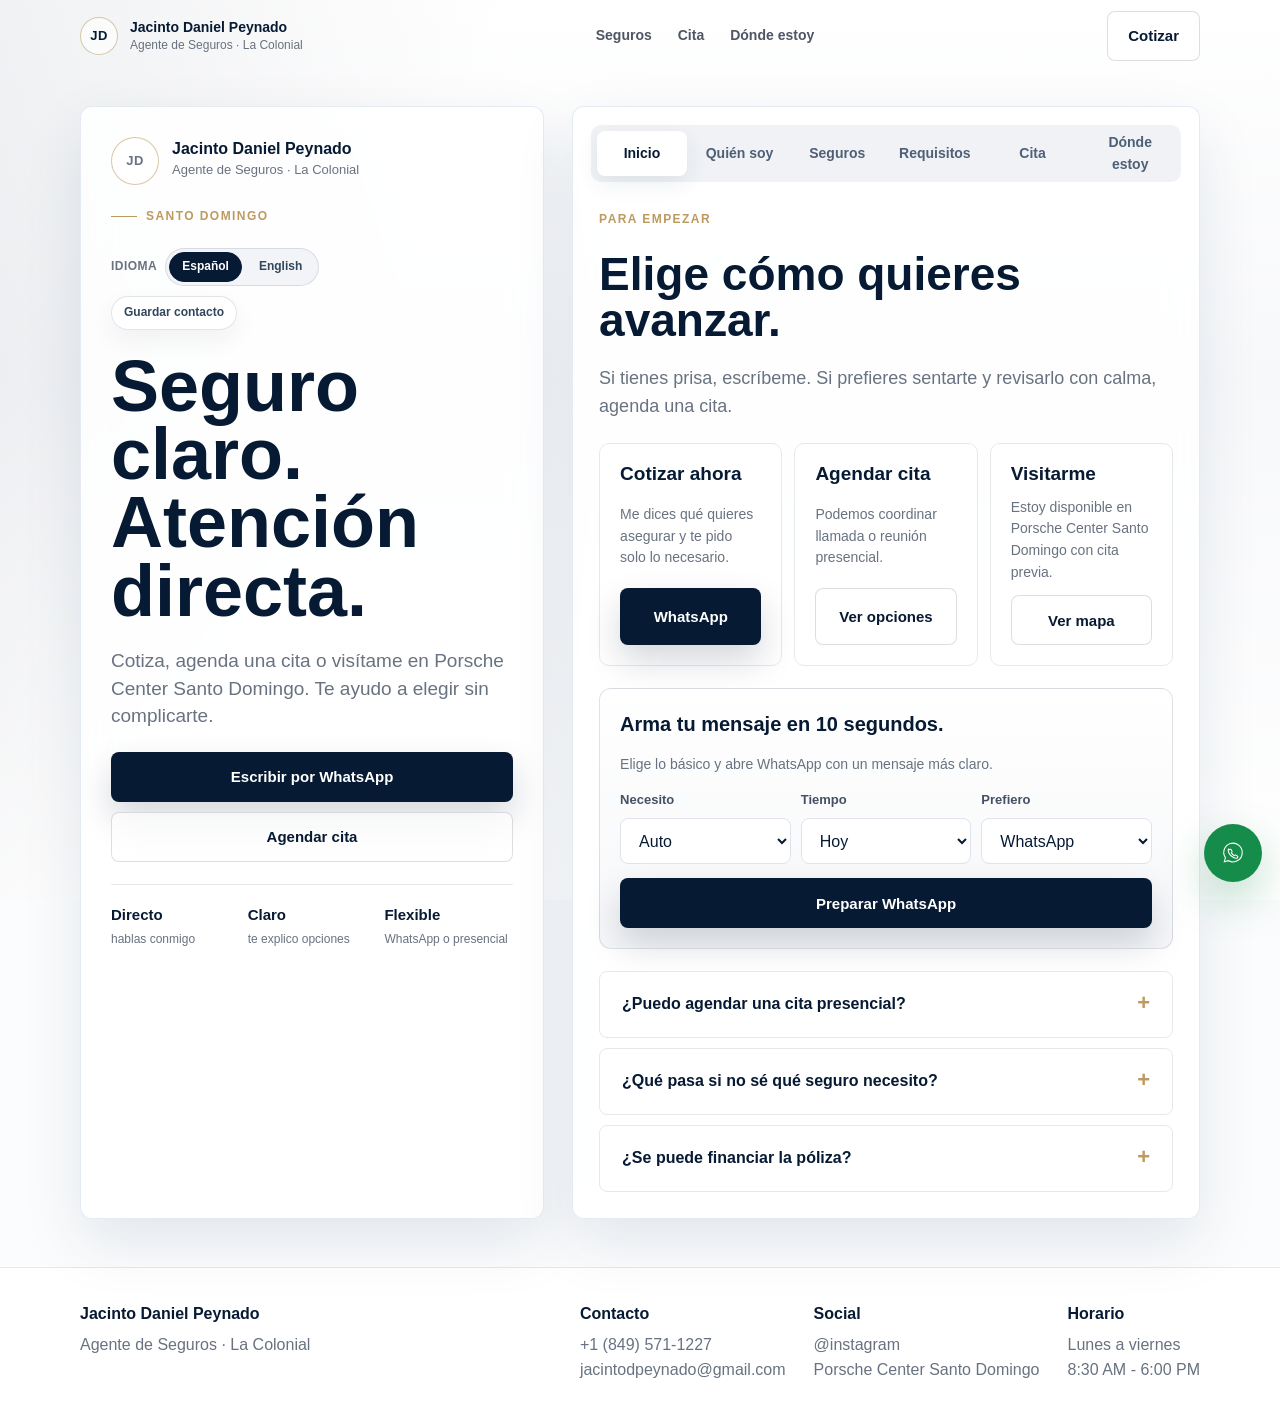
==== commit d9ae0497: "Add files via upload" ====
--- a/index.html
+++ b/index.html
@@ -616,9 +616,30 @@
       gap: 10px;
     }
     .utility-row {
+      display: grid;
+      gap: 10px;
+      justify-items: start;
+    }
+    .language-switch {
       display: flex;
+      align-items: center;
       gap: 8px;
       flex-wrap: wrap;
+    }
+    .utility-label {
+      color: var(--muted);
+      font-size: 12px;
+      font-weight: 760;
+      letter-spacing: .04em;
+      text-transform: uppercase;
+    }
+    .language-options {
+      display: flex;
+      gap: 4px;
+      padding: 3px;
+      border: 1px solid rgba(11,47,85,.12);
+      border-radius: 999px;
+      background: #f2f4f7;
     }
     .utility-pill {
       min-height: 34px;
@@ -632,6 +653,14 @@
       font-size: 12px;
       transition: background .2s ease, transform .2s ease, border-color .2s ease;
       -webkit-tap-highlight-color: transparent;
+    }
+    .language-options .utility-pill {
+      min-height: 30px;
+      border-color: transparent;
+      background: transparent;
+    }
+    .contact-save {
+      box-shadow: 0 10px 24px rgba(7,26,51,.06);
     }
     .utility-pill:hover {
       transform: translateY(-1px);
@@ -1742,9 +1771,14 @@
         </div>
         <span class="eyebrow">Santo Domingo</span>
         <div class="utility-row" aria-label="Preferencias">
-          <button class="utility-pill is-active" type="button" id="langEs">ES</button>
-          <button class="utility-pill" type="button" id="langEn">EN</button>
-          <a class="utility-pill" href="jacinto-daniel-peynado.vcf" download>Guardar contacto</a>
+          <div class="language-switch" role="group" aria-labelledby="languageLabel">
+            <span class="utility-label" id="languageLabel">Idioma</span>
+            <div class="language-options">
+              <button class="utility-pill is-active" type="button" id="langEs">Español</button>
+              <button class="utility-pill" type="button" id="langEn">English</button>
+            </div>
+          </div>
+          <button class="utility-pill contact-save" type="button" id="saveContactButton">Guardar contacto</button>
         </div>
         <h1 id="heroTitle">Seguro claro. Atención directa.</h1>
         <p class="lead" id="heroLead">Cotiza, agenda una cita o visítame en Porsche Center Santo Domingo. Te ayudo a elegir sin complicarte.</p>
@@ -1797,7 +1831,7 @@
                 <p id="builderCopy">Elige lo básico y abre WhatsApp con un mensaje más claro.</p>
                 <div class="quick-builder-grid">
                   <div class="field">
-                    <label for="quickNeed">Necesito</label>
+                    <label for="quickNeed" id="quickNeedLabel">Necesito</label>
                     <select id="quickNeed">
                       <option>Auto</option>
                       <option>Salud</option>
@@ -1809,7 +1843,7 @@
                     </select>
                   </div>
                   <div class="field">
-                    <label for="quickWhen">Tiempo</label>
+                    <label for="quickWhen" id="quickWhenLabel">Tiempo</label>
                     <select id="quickWhen">
                       <option>Hoy</option>
                       <option>Esta semana</option>
@@ -1817,7 +1851,7 @@
                     </select>
                   </div>
                   <div class="field">
-                    <label for="quickHow">Prefiero</label>
+                    <label for="quickHow" id="quickHowLabel">Prefiero</label>
                     <select id="quickHow">
                       <option>WhatsApp</option>
                       <option>Llamada</option>
@@ -1829,16 +1863,16 @@
               </div>
               <div class="mini-faq">
                 <details>
-                  <summary>¿Puedo agendar una cita presencial?</summary>
-                  <p>Sí. Podemos coordinar una visita en Porsche Center Santo Domingo con cita previa.</p>
+                  <summary id="miniFaqOneQ">¿Puedo agendar una cita presencial?</summary>
+                  <p id="miniFaqOneA">Sí. Podemos coordinar una visita en Porsche Center Santo Domingo con cita previa.</p>
                 </details>
                 <details>
-                  <summary>¿Qué pasa si no sé qué seguro necesito?</summary>
-                  <p>Me escribes y revisamos tu caso. La idea es simplificar, no complicarte.</p>
+                  <summary id="miniFaqTwoQ">¿Qué pasa si no sé qué seguro necesito?</summary>
+                  <p id="miniFaqTwoA">Me escribes y revisamos tu caso. La idea es simplificar, no complicarte.</p>
                 </details>
                 <details>
-                  <summary>¿Se puede financiar la póliza?</summary>
-                  <p>Por ahora no gestiono financiamiento. Te ayudo con cotización, emisión, requisitos y seguimiento.</p>
+                  <summary id="miniFaqThreeQ">¿Se puede financiar la póliza?</summary>
+                  <p id="miniFaqThreeA">Por ahora no gestiono financiamiento. Te ayudo con cotización, emisión, requisitos y seguimiento.</p>
                 </details>
               </div>
             </div>
@@ -2063,9 +2097,22 @@
         heroLead: "Cotiza, agenda una cita o visítame en Porsche Center Santo Domingo. Te ayudo a elegir sin complicarte.",
         heroWhatsapp: "Escribir por WhatsApp",
         heroAppointment: "Agendar cita",
+        languageLabel: "Idioma",
+        saveContact: "Guardar contacto",
         builderTitle: "Arma tu mensaje en 10 segundos.",
         builderCopy: "Elige lo básico y abre WhatsApp con un mensaje más claro.",
         quickButton: "Preparar WhatsApp",
+        quickLabels: ["Necesito", "Tiempo", "Prefiero"],
+        quickNeedOptions: ["Auto", "Salud", "Hogar", "Vida", "Viajes", "Negocios", "Vehículo premium"],
+        quickWhenOptions: ["Hoy", "Esta semana", "Solo explorando"],
+        quickHowOptions: ["WhatsApp", "Llamada", "Presencial"],
+        proofTitles: ["Directo", "Claro", "Flexible"],
+        proofCopies: ["hablas conmigo", "te explico opciones", "WhatsApp o presencial"],
+        miniFaq: [
+          ["¿Puedo agendar una cita presencial?", "Sí. Podemos coordinar una visita en Porsche Center Santo Domingo con cita previa."],
+          ["¿Qué pasa si no sé qué seguro necesito?", "Me escribes y revisamos tu caso. La idea es simplificar, no complicarte."],
+          ["¿Se puede financiar la póliza?", "Por ahora no gestiono financiamiento. Te ayudo con cotización, emisión, requisitos y seguimiento."]
+        ],
         whatsappDefault: "Hola Jacinto, quiero cotizar un seguro.",
         quotePrefix: "Hola Jacinto, quiero cotizar",
         tabs: ["Inicio", "Quién soy", "Seguros", "Requisitos", "Cita", "Dónde estoy"],
@@ -2087,9 +2134,22 @@
         heroLead: "Quote, schedule a meeting, or visit me at Porsche Center Santo Domingo. I will help you choose without complications.",
         heroWhatsapp: "Message on WhatsApp",
         heroAppointment: "Schedule meeting",
+        languageLabel: "Language",
+        saveContact: "Save contact",
         builderTitle: "Build your message in 10 seconds.",
         builderCopy: "Choose the basics and open WhatsApp with a clearer message.",
         quickButton: "Prepare WhatsApp",
+        quickLabels: ["I need", "Timing", "I prefer"],
+        quickNeedOptions: ["Auto", "Health", "Home", "Life", "Travel", "Business", "Premium vehicle"],
+        quickWhenOptions: ["Today", "This week", "Just exploring"],
+        quickHowOptions: ["WhatsApp", "Call", "In person"],
+        proofTitles: ["Direct", "Clear", "Flexible"],
+        proofCopies: ["you talk to me", "I explain options", "WhatsApp or in person"],
+        miniFaq: [
+          ["Can I schedule an in-person meeting?", "Yes. We can coordinate a visit at Porsche Center Santo Domingo by appointment."],
+          ["What if I do not know what I need?", "Message me and we will review your case. The idea is to simplify, not complicate."],
+          ["Can the policy be financed?", "I am not managing financing at the moment. I can help with quotes, issuance, requirements, and follow-up."]
+        ],
         whatsappDefault: "Hi Jacinto, I want to quote an insurance policy.",
         quotePrefix: "Hi Jacinto, I want to quote",
         tabs: ["Start", "About me", "Insurance", "Requirements", "Meeting", "Location"],
@@ -2386,15 +2446,84 @@
       render("auto");
     }
 
+    function setSelectOptions(select, options) {
+      if (!select) return;
+      const selectedIndex = Math.max(select.selectedIndex, 0);
+      select.innerHTML = options.map((option) => `<option>${option}</option>`).join("");
+      select.selectedIndex = Math.min(selectedIndex, options.length - 1);
+    }
+
+    function contactCardText() {
+      return [
+        "BEGIN:VCARD",
+        "VERSION:3.0",
+        "N:Peynado;Jacinto;Daniel;;;",
+        `FN:${AGENT.name}`,
+        "ORG:La Colonial Seguros",
+        `TITLE:${AGENT.role}`,
+        `TEL;TYPE=CELL,VOICE:+${AGENT.whatsappNumber}`,
+        `EMAIL:${AGENT.email}`,
+        "ADR;TYPE=WORK:;;Av. Simon Bolivar 965;Santo Domingo;;10108;Dominican Republic",
+        "NOTE:Agente de Seguros La Colonial. Atencion por WhatsApp y citas en Porsche Center Santo Domingo.",
+        "END:VCARD"
+      ].join("\n");
+    }
+
+    function setupContactSave() {
+      const button = qs("#saveContactButton");
+      if (!button) return;
+
+      button.addEventListener("click", () => {
+        const fileUrl = new URL("jacinto-daniel-peynado.vcf", window.location.href).href;
+        const isAppleTouch = /iPhone|iPad|iPod/i.test(navigator.userAgent) ||
+          (navigator.platform === "MacIntel" && navigator.maxTouchPoints > 1);
+
+        if (isAppleTouch || window.location.protocol === "file:") {
+          window.location.href = fileUrl;
+          return;
+        }
+
+        const blob = new Blob([contactCardText()], { type: "text/vcard;charset=utf-8" });
+        const url = URL.createObjectURL(blob);
+        const link = document.createElement("a");
+        link.href = url;
+        link.download = "jacinto-daniel-peynado.vcf";
+        document.body.appendChild(link);
+        link.click();
+        link.remove();
+        window.setTimeout(() => URL.revokeObjectURL(url), 800);
+      });
+    }
+
     function updateStaticLanguage() {
       const text = UI_TEXT[currentLang];
       qs("#heroTitle").textContent = text.heroTitle;
       qs("#heroLead").textContent = text.heroLead;
       qs("#heroWhatsapp").textContent = text.heroWhatsapp;
       qs("#heroAppointment").textContent = text.heroAppointment;
+      qs("#languageLabel").textContent = text.languageLabel;
+      qs("#saveContactButton").textContent = text.saveContact;
       qs("#builderTitle").textContent = text.builderTitle;
       qs("#builderCopy").textContent = text.builderCopy;
       qs("#quickMessage").textContent = text.quickButton;
+      qs("#quickNeedLabel").textContent = text.quickLabels[0];
+      qs("#quickWhenLabel").textContent = text.quickLabels[1];
+      qs("#quickHowLabel").textContent = text.quickLabels[2];
+      setSelectOptions(qs("#quickNeed"), text.quickNeedOptions);
+      setSelectOptions(qs("#quickWhen"), text.quickWhenOptions);
+      setSelectOptions(qs("#quickHow"), text.quickHowOptions);
+      qsa(".micro-proof > div").forEach((item, index) => {
+        item.querySelector("strong").textContent = text.proofTitles[index];
+        item.querySelector("span").textContent = text.proofCopies[index];
+      });
+      [
+        ["#miniFaqOneQ", "#miniFaqOneA"],
+        ["#miniFaqTwoQ", "#miniFaqTwoA"],
+        ["#miniFaqThreeQ", "#miniFaqThreeA"]
+      ].forEach(([question, answer], index) => {
+        qs(question).textContent = text.miniFaq[index][0];
+        qs(answer).textContent = text.miniFaq[index][1];
+      });
       document.documentElement.lang = currentLang === "en" ? "en" : "es-DO";
       qsa(".tab-button").forEach((button, index) => {
         if (text.tabs[index]) button.textContent = text.tabs[index];
@@ -2472,6 +2601,7 @@
     setupTabs();
     setupInsuranceExplorer();
     setupPreferences();
+    setupContactSave();
     setupQuickBuilder();
   </script>
 </body>
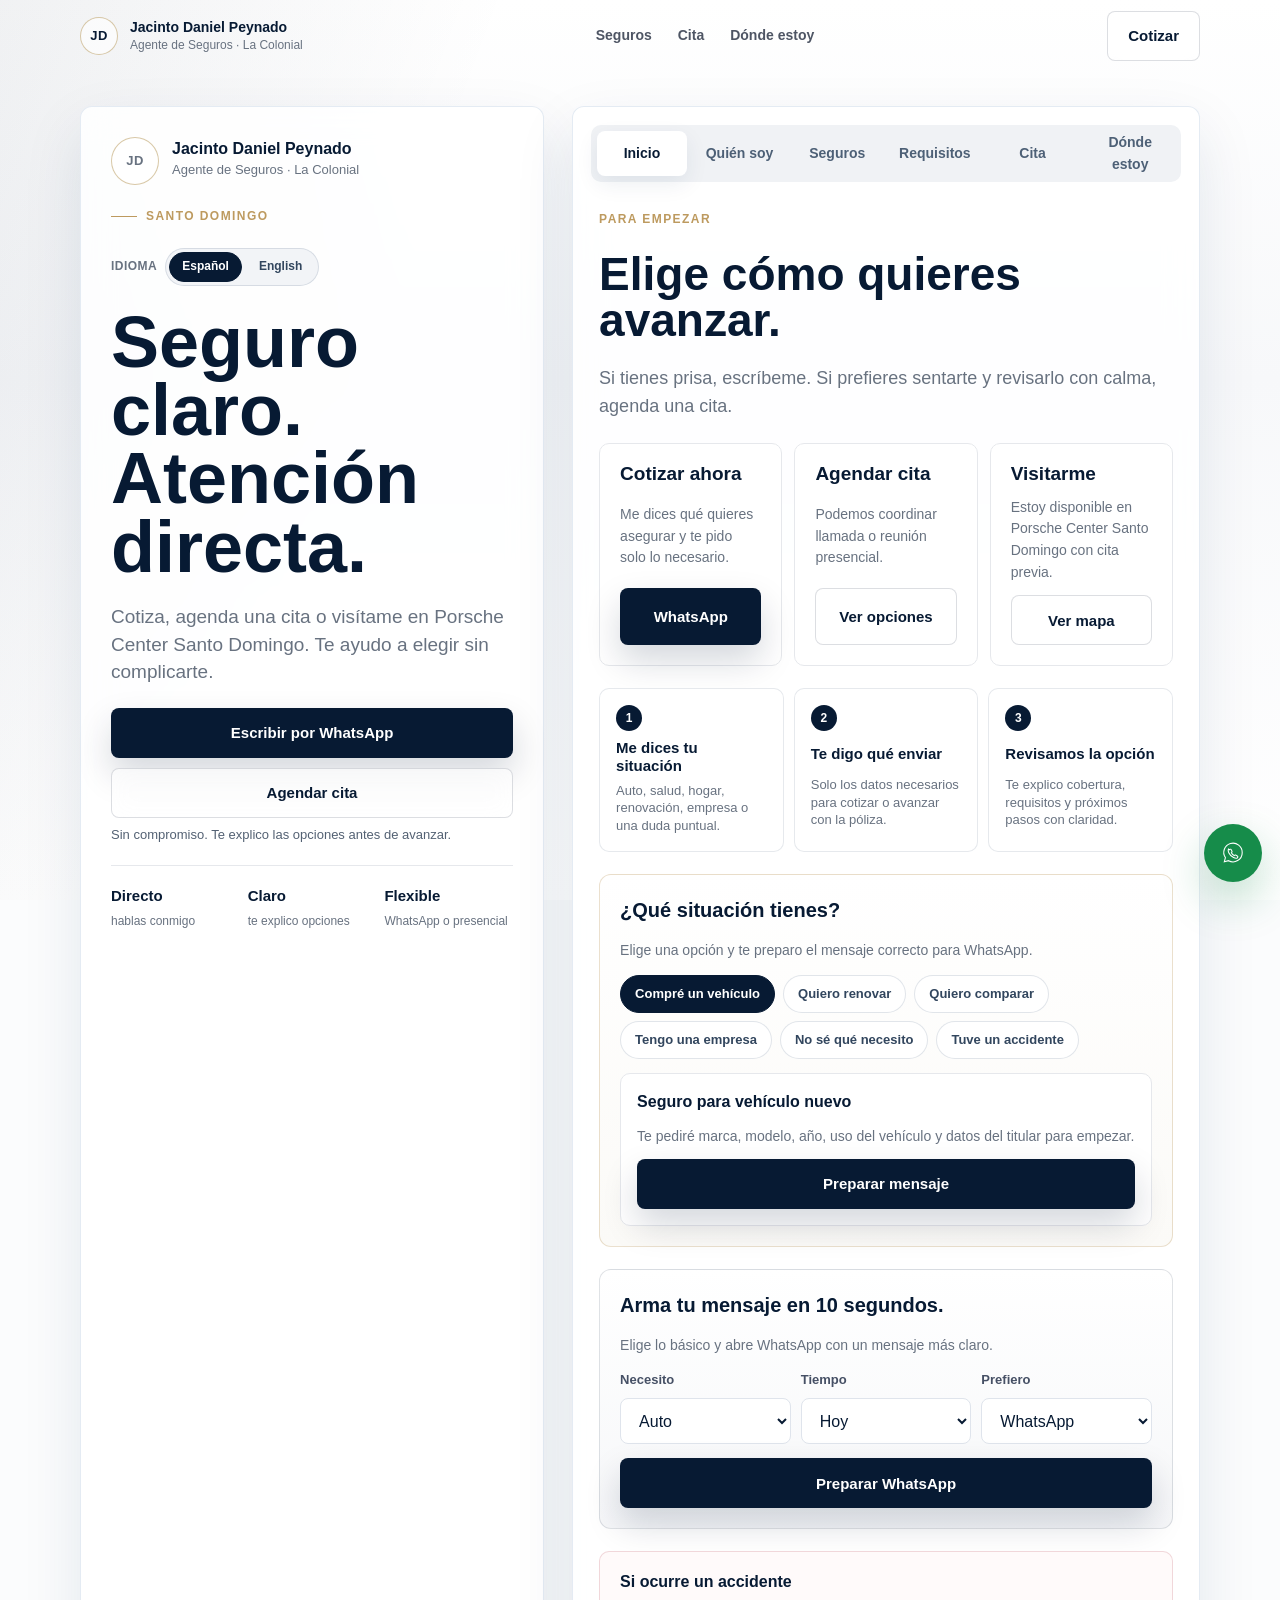
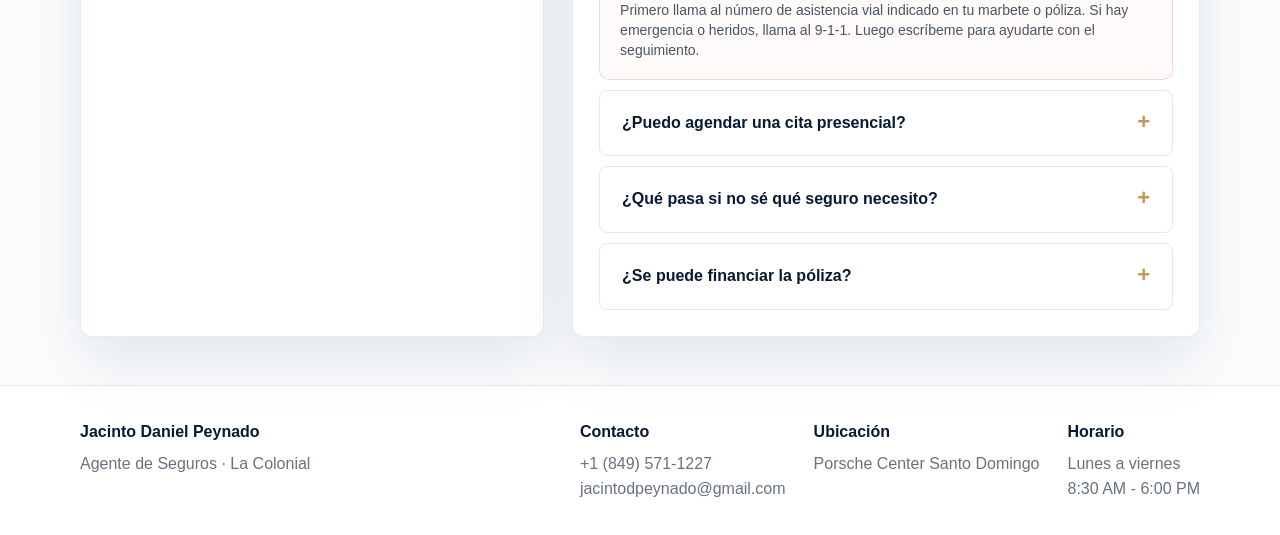
==== commit a06fcd8d: "Add files via upload" ====
--- a/index.html
+++ b/index.html
@@ -615,6 +615,12 @@
       display: grid;
       gap: 10px;
     }
+    .trust-line {
+      color: #536173;
+      font-size: 13px;
+      line-height: 1.35;
+      margin-top: -2px;
+    }
     .utility-row {
       display: grid;
       gap: 10px;
@@ -659,9 +665,6 @@
       border-color: transparent;
       background: transparent;
     }
-    .contact-save {
-      box-shadow: 0 10px 24px rgba(7,26,51,.06);
-    }
     .utility-pill:hover {
       transform: translateY(-1px);
       border-color: rgba(189,154,95,.42);
@@ -777,6 +780,41 @@
       color: var(--muted);
       font-size: 14px;
     }
+    .clarity-row {
+      display: grid;
+      grid-template-columns: repeat(3, 1fr);
+      gap: 10px;
+    }
+    .clarity-item {
+      display: grid;
+      gap: 8px;
+      min-height: 112px;
+      padding: 16px;
+      border: 1px solid rgba(11,47,85,.1);
+      border-radius: 10px;
+      background: #fff;
+    }
+    .clarity-item span {
+      width: 26px;
+      height: 26px;
+      border-radius: 50%;
+      display: grid;
+      place-items: center;
+      background: var(--navy);
+      color: #fff;
+      font-size: 12px;
+      font-weight: 800;
+    }
+    .clarity-item strong {
+      color: var(--navy);
+      font-size: 15px;
+      line-height: 1.15;
+    }
+    .clarity-item p {
+      color: var(--muted);
+      font-size: 13px;
+      line-height: 1.35;
+    }
     .quick-builder {
       display: grid;
       gap: 14px;
@@ -800,6 +838,80 @@
     }
     .quick-builder select {
       min-height: 46px;
+    }
+    .situation-panel {
+      display: grid;
+      gap: 14px;
+      padding: 20px;
+      border: 1px solid rgba(189,154,95,.3);
+      border-radius: 12px;
+      background: linear-gradient(180deg, #fff, #fbfaf7);
+    }
+    .situation-panel strong {
+      color: var(--navy);
+      font-size: 20px;
+    }
+    .situation-panel p {
+      color: var(--muted);
+      font-size: 14px;
+    }
+    .situation-options {
+      display: flex;
+      gap: 8px;
+      flex-wrap: wrap;
+    }
+    .situation-option {
+      min-height: 38px;
+      padding: 0 14px;
+      border-radius: 999px;
+      border: 1px solid rgba(11,47,85,.12);
+      background: #fff;
+      color: #32465e;
+      cursor: pointer;
+      font-weight: 720;
+      font-size: 13px;
+      transition: background .2s ease, border-color .2s ease, color .2s ease, transform .2s ease;
+      -webkit-tap-highlight-color: transparent;
+    }
+    .situation-option:hover {
+      transform: translateY(-1px);
+      border-color: rgba(189,154,95,.46);
+    }
+    .situation-option.is-active {
+      background: var(--navy);
+      border-color: var(--navy);
+      color: #fff;
+    }
+    .situation-result {
+      display: grid;
+      gap: 12px;
+      padding: 16px;
+      border-radius: 10px;
+      background: #fff;
+      border: 1px solid var(--line);
+    }
+    .situation-result b {
+      color: var(--navy);
+    }
+    .situation-result span {
+      color: var(--muted);
+      font-size: 14px;
+      line-height: 1.4;
+    }
+    .accident-note {
+      padding: 18px 20px;
+      border-radius: 10px;
+      border: 1px solid rgba(167,35,50,.16);
+      background: #fffafa;
+      color: #4a5565;
+      font-size: 14px;
+      line-height: 1.45;
+    }
+    .accident-note strong {
+      display: block;
+      color: var(--navy);
+      font-size: 16px;
+      margin-bottom: 6px;
     }
     .mini-faq {
       display: grid;
@@ -950,6 +1062,49 @@
       color: var(--muted);
       font-size: 14px;
     }
+    .client-note {
+      padding: 18px 20px;
+      border: 1px solid rgba(189,154,95,.3);
+      border-radius: 10px;
+      background: linear-gradient(180deg, #fff, #faf8f2);
+      color: #3f4f63;
+      font-size: 15px;
+    }
+    .client-note strong {
+      display: block;
+      color: var(--navy);
+      margin-bottom: 5px;
+    }
+    .simple-steps {
+      display: grid;
+      grid-template-columns: repeat(3, 1fr);
+      gap: 10px;
+    }
+    .simple-step {
+      padding: 16px;
+      border-radius: 10px;
+      border: 1px solid var(--line);
+      background: #fff;
+    }
+    .simple-step span {
+      color: var(--gold);
+      font-size: 12px;
+      font-weight: 800;
+      letter-spacing: .1em;
+      text-transform: uppercase;
+    }
+    .simple-step strong {
+      display: block;
+      margin-top: 8px;
+      color: var(--navy);
+      line-height: 1.15;
+    }
+    .simple-step p {
+      margin-top: 6px;
+      color: var(--muted);
+      font-size: 13px;
+      line-height: 1.35;
+    }
     .requirement-card {
       display: grid;
       gap: 16px;
@@ -1447,6 +1602,10 @@
         min-height: auto;
       }
       .action-grid {
+        grid-template-columns: 1fr;
+      }
+      .clarity-row,
+      .simple-steps {
         grid-template-columns: 1fr;
       }
       .requirement-actions {
@@ -1736,7 +1895,7 @@
     CONFIGURACIÓN RÁPIDA
     Cambia estos datos en el bloque JS al final:
     AGENT.name, AGENT.role, AGENT.phoneDisplay, AGENT.whatsappNumber,
-    AGENT.email, AGENT.instagram, AGENT.location, AGENT.photoUrl.
+    AGENT.email, AGENT.location, AGENT.photoUrl.
   -->
 
   <header class="site-header" id="siteHeader">
@@ -1778,13 +1937,13 @@
               <button class="utility-pill" type="button" id="langEn">English</button>
             </div>
           </div>
-          <button class="utility-pill contact-save" type="button" id="saveContactButton">Guardar contacto</button>
         </div>
         <h1 id="heroTitle">Seguro claro. Atención directa.</h1>
         <p class="lead" id="heroLead">Cotiza, agenda una cita o visítame en Porsche Center Santo Domingo. Te ayudo a elegir sin complicarte.</p>
         <div class="quick-actions">
           <a class="btn btn-primary js-whatsapp" id="heroWhatsapp" href="#">Escribir por WhatsApp</a>
           <button class="btn btn-secondary tab-jump" id="heroAppointment" type="button" data-tab-target="cita">Agendar cita</button>
+          <p class="trust-line" id="heroTrustLine">Sin compromiso. Te explico las opciones antes de avanzar.</p>
         </div>
         <div class="micro-proof">
           <div><strong>Directo</strong><span>hablas conmigo</span></div>
@@ -1824,6 +1983,40 @@
                   <strong>Visitarme</strong>
                   <p>Estoy disponible en Porsche Center Santo Domingo con cita previa.</p>
                   <button class="btn btn-secondary tab-jump" type="button" data-tab-target="ubicacion">Ver mapa</button>
+                </div>
+              </div>
+              <div class="clarity-row" aria-label="Proceso simple">
+                <div class="clarity-item">
+                  <span>1</span>
+                  <strong id="clarityOneTitle">Me dices tu situación</strong>
+                  <p id="clarityOneCopy">Auto, salud, hogar, renovación, empresa o una duda puntual.</p>
+                </div>
+                <div class="clarity-item">
+                  <span>2</span>
+                  <strong id="clarityTwoTitle">Te digo qué enviar</strong>
+                  <p id="clarityTwoCopy">Solo los datos necesarios para cotizar o avanzar con la póliza.</p>
+                </div>
+                <div class="clarity-item">
+                  <span>3</span>
+                  <strong id="clarityThreeTitle">Revisamos la opción</strong>
+                  <p id="clarityThreeCopy">Te explico cobertura, requisitos y próximos pasos con claridad.</p>
+                </div>
+              </div>
+              <div class="situation-panel">
+                <strong id="situationTitle">¿Qué situación tienes?</strong>
+                <p id="situationCopy">Elige una opción y te preparo el mensaje correcto para WhatsApp.</p>
+                <div class="situation-options" aria-label="Situaciones comunes">
+                  <button class="situation-option is-active" type="button" data-situation="vehiculo">Compré un vehículo</button>
+                  <button class="situation-option" type="button" data-situation="renovar">Quiero renovar</button>
+                  <button class="situation-option" type="button" data-situation="comparar">Quiero comparar</button>
+                  <button class="situation-option" type="button" data-situation="empresa">Tengo una empresa</button>
+                  <button class="situation-option" type="button" data-situation="orientacion">No sé qué necesito</button>
+                  <button class="situation-option" type="button" data-situation="accidente">Tuve un accidente</button>
+                </div>
+                <div class="situation-result" aria-live="polite">
+                  <b id="situationResultTitle">Seguro para vehículo nuevo</b>
+                  <span id="situationResultCopy">Te pediré marca, modelo, año, uso del vehículo y datos del titular para empezar.</span>
+                  <a class="btn btn-primary" id="situationWhatsapp" href="#">Preparar mensaje</a>
                 </div>
               </div>
               <div class="quick-builder">
@@ -1862,6 +2055,10 @@
                 <a class="btn btn-primary" id="quickMessage" href="#">Preparar WhatsApp</a>
               </div>
               <div class="mini-faq">
+                <div class="accident-note">
+                  <strong id="accidentNoteTitle">Si ocurre un accidente</strong>
+                  <span id="accidentNoteCopy">Primero llama al número de asistencia vial indicado en tu marbete o póliza. Si hay emergencia o heridos, llama al 9-1-1. Luego escríbeme para ayudarte con el seguimiento.</span>
+                </div>
                 <details>
                   <summary id="miniFaqOneQ">¿Puedo agendar una cita presencial?</summary>
                   <p id="miniFaqOneA">Sí. Podemos coordinar una visita en Porsche Center Santo Domingo con cita previa.</p>
@@ -1881,8 +2078,12 @@
           <article class="tab-panel" id="panel-quien" role="tabpanel" aria-labelledby="tab-quien">
             <div class="panel-inner">
               <span class="panel-kicker">Quién soy</span>
-              <h2>Vengo del mundo de negocios y servicio premium.</h2>
-              <p>Soy graduado en Negocios Internacionales por Hult International Business School en Boston. Mi experiencia en Porsche Center Santo Domingo me enseñó a trabajar con clientes que valoran claridad, rapidez y buen seguimiento.</p>
+              <h2 id="aboutTitle">Soy Jacinto. Te ayudo a resolver seguros sin complicarte.</h2>
+              <p id="aboutCopy">Mi trabajo es escucharte, pedirte lo necesario y explicarte tus opciones con claridad. Vengo del mundo de negocios y servicio premium, con formación internacional en Hult Boston y experiencia en Porsche Center Santo Domingo.</p>
+              <div class="client-note">
+                <strong id="aboutNoteTitle">Lo importante para ti</strong>
+                <span id="aboutNoteCopy">No tienes que saber de seguros para escribirme. Me cuentas tu situación y yo te guío paso a paso.</span>
+              </div>
               <div class="bio-grid">
                 <div class="bio-note"><strong>Formación internacional</strong><span>Negocios Internacionales, Hult Boston.</span></div>
                 <div class="bio-note"><strong>Servicio premium</strong><span>Experiencia en ventas y postventa automotriz de lujo.</span></div>
@@ -1943,8 +2144,25 @@
           <article class="tab-panel" id="panel-requisitos" role="tabpanel" aria-labelledby="tab-requisitos">
             <div class="panel-inner">
               <span class="panel-kicker">Qué debes enviar</span>
-              <h2>Formulario Conoce tu Cliente.</h2>
-              <p>Para avanzar con la emisión, normalmente se completa el formulario según el tipo de cliente: persona física o persona jurídica.</p>
+              <h2 id="requirementsTitle">Te digo exactamente qué documento usar.</h2>
+              <p id="requirementsCopy">Para emitir o avanzar una póliza, normalmente se completa el formulario Conoce tu Cliente. Solo tienes que elegir si aplicas como persona física o persona jurídica.</p>
+              <div class="simple-steps" aria-label="Pasos de requisitos">
+                <div class="simple-step">
+                  <span>01</span>
+                  <strong id="reqStepOneTitle">Elige tu tipo</strong>
+                  <p id="reqStepOneCopy">Persona física si es a tu nombre. Persona jurídica si es por una empresa.</p>
+                </div>
+                <div class="simple-step">
+                  <span>02</span>
+                  <strong id="reqStepTwoTitle">Abre el PDF</strong>
+                  <p id="reqStepTwoCopy">Revisa el formulario correcto y ten a mano tus datos básicos.</p>
+                </div>
+                <div class="simple-step">
+                  <span>03</span>
+                  <strong id="reqStepThreeTitle">Me escribes</strong>
+                  <p id="reqStepThreeCopy">Te ayudo a confirmar qué hace falta antes de avanzar.</p>
+                </div>
+              </div>
               <div class="bio-grid">
                 <div class="requirement-card">
                   <strong>Persona física</strong>
@@ -2053,11 +2271,10 @@
       <div>
         <strong>Contacto</strong>
         <a data-phone-link href="tel:+18495711227" data-agent-phone>+1 (849) 571-1227</a><br>
-        <a data-agent-email href="mailto:correo@ejemplo.com">correo@ejemplo.com</a>
+        <a data-agent-email href="mailto:jacintodpeynado@gmail.com">jacintodpeynado@gmail.com</a>
       </div>
       <div>
-        <strong>Social</strong>
-        <a data-agent-instagram href="https://instagram.com/" target="_blank" rel="noreferrer">@instagram</a><br>
+        <strong>Ubicación</strong>
         <span data-agent-location>Santo Domingo</span>
       </div>
       <div>
@@ -2078,8 +2295,6 @@
       phoneDisplay: "+1 (849) 571-1227",
       whatsappNumber: "18495711227",
       email: "jacintodpeynado@gmail.com",
-      instagram: "@instagram",
-      instagramUrl: "https://instagram.com/",
       location: "Porsche Center Santo Domingo",
       photoUrl: ""
     };
@@ -2091,14 +2306,15 @@
       `https://wa.me/${AGENT.whatsappNumber}?text=${encodeURIComponent(message)}`;
     let currentLang = "es";
     let currentInsurance = "auto";
+    let currentSituation = "vehiculo";
     const UI_TEXT = {
       es: {
         heroTitle: "Seguro claro. Atención directa.",
         heroLead: "Cotiza, agenda una cita o visítame en Porsche Center Santo Domingo. Te ayudo a elegir sin complicarte.",
         heroWhatsapp: "Escribir por WhatsApp",
         heroAppointment: "Agendar cita",
+        heroTrustLine: "Sin compromiso. Te explico las opciones antes de avanzar.",
         languageLabel: "Idioma",
-        saveContact: "Guardar contacto",
         builderTitle: "Arma tu mensaje en 10 segundos.",
         builderCopy: "Elige lo básico y abre WhatsApp con un mensaje más claro.",
         quickButton: "Preparar WhatsApp",
@@ -2122,8 +2338,23 @@
         actionTitles: ["Cotizar ahora", "Agendar cita", "Visitarme"],
         actionCopies: ["Me dices qué quieres asegurar y te pido solo lo necesario.", "Podemos coordinar llamada o reunión presencial.", "Estoy disponible en Porsche Center Santo Domingo con cita previa."],
         actionButtons: ["WhatsApp", "Ver opciones", "Ver mapa"],
+        clarityTitles: ["Me dices tu situación", "Te digo qué enviar", "Revisamos la opción"],
+        clarityCopies: ["Auto, salud, hogar, renovación, empresa o una duda puntual.", "Solo los datos necesarios para cotizar o avanzar con la póliza.", "Te explico cobertura, requisitos y próximos pasos con claridad."],
+        situationTitle: "¿Qué situación tienes?",
+        situationCopy: "Elige una opción y te preparo el mensaje correcto para WhatsApp.",
+        situationButton: "Preparar mensaje",
+        accidentNoteTitle: "Si ocurre un accidente",
+        accidentNoteCopy: "Primero llama al número de asistencia vial indicado en tu marbete o póliza. Si hay emergencia o heridos, llama al 9-1-1. Luego escríbeme para ayudarte con el seguimiento.",
+        aboutTitle: "Soy Jacinto. Te ayudo a resolver seguros sin complicarte.",
+        aboutCopy: "Mi trabajo es escucharte, pedirte lo necesario y explicarte tus opciones con claridad. Vengo del mundo de negocios y servicio premium, con formación internacional en Hult Boston y experiencia en Porsche Center Santo Domingo.",
+        aboutNoteTitle: "Lo importante para ti",
+        aboutNoteCopy: "No tienes que saber de seguros para escribirme. Me cuentas tu situación y yo te guío paso a paso.",
         segurosTitle: "Explora antes de escribirme.",
         segurosCopy: "Toca un seguro para ver qué suele cubrir, qué datos hacen falta y cómo avanzar.",
+        requirementsTitle: "Te digo exactamente qué documento usar.",
+        requirementsCopy: "Para emitir o avanzar una póliza, normalmente se completa el formulario Conoce tu Cliente. Solo tienes que elegir si aplicas como persona física o persona jurídica.",
+        reqStepTitles: ["Elige tu tipo", "Abre el PDF", "Me escribes"],
+        reqStepCopies: ["Persona física si es a tu nombre. Persona jurídica si es por una empresa.", "Revisa el formulario correcto y ten a mano tus datos básicos.", "Te ayudo a confirmar qué hace falta antes de avanzar."],
         coverLabel: "Puede cubrir",
         reqLabel: "Para cotizar",
         quoteThis: "Cotizar este seguro",
@@ -2134,8 +2365,8 @@
         heroLead: "Quote, schedule a meeting, or visit me at Porsche Center Santo Domingo. I will help you choose without complications.",
         heroWhatsapp: "Message on WhatsApp",
         heroAppointment: "Schedule meeting",
+        heroTrustLine: "No pressure. I explain the options before moving forward.",
         languageLabel: "Language",
-        saveContact: "Save contact",
         builderTitle: "Build your message in 10 seconds.",
         builderCopy: "Choose the basics and open WhatsApp with a clearer message.",
         quickButton: "Prepare WhatsApp",
@@ -2159,8 +2390,23 @@
         actionTitles: ["Quote now", "Schedule meeting", "Visit me"],
         actionCopies: ["Tell me what you want to insure and I will ask only for what is needed.", "We can coordinate a call or an in-person meeting.", "I am available at Porsche Center Santo Domingo by appointment."],
         actionButtons: ["WhatsApp", "See options", "View map"],
+        clarityTitles: ["Tell me your situation", "I tell you what to send", "We review the option"],
+        clarityCopies: ["Auto, health, home, renewal, business, or a specific question.", "Only the information needed to quote or move forward with the policy.", "I explain coverage, requirements, and next steps clearly."],
+        situationTitle: "What situation are you in?",
+        situationCopy: "Choose one option and I will prepare the right WhatsApp message.",
+        situationButton: "Prepare message",
+        accidentNoteTitle: "If an accident happens",
+        accidentNoteCopy: "First call the roadside assistance number shown on your insurance sticker or policy. If there is an emergency or injuries, call 9-1-1. Then message me so I can help with the follow-up.",
+        aboutTitle: "I am Jacinto. I help you handle insurance without overcomplicating it.",
+        aboutCopy: "My role is to listen, ask only for what is needed, and explain your options clearly. I come from business and premium service, with international training at Hult Boston and experience at Porsche Center Santo Domingo.",
+        aboutNoteTitle: "What matters for you",
+        aboutNoteCopy: "You do not need to understand insurance before messaging me. Tell me your situation and I will guide you step by step.",
         segurosTitle: "Explore before messaging me.",
         segurosCopy: "Tap an insurance type to see what it may cover, what data is needed, and how to proceed.",
+        requirementsTitle: "I tell you exactly which document to use.",
+        requirementsCopy: "To issue or move forward with a policy, the Know Your Customer form is normally completed. Just choose whether you apply as an individual or through a company.",
+        reqStepTitles: ["Choose your type", "Open the PDF", "Message me"],
+        reqStepCopies: ["Individual if it is under your name. Company if it is through a business.", "Review the correct form and have your basic information ready.", "I help you confirm what is needed before moving forward."],
         coverLabel: "May cover",
         reqLabel: "To quote",
         quoteThis: "Quote this insurance",
@@ -2285,6 +2531,84 @@
         }
       }
     };
+    const SITUATIONS = {
+      es: {
+        vehiculo: {
+          label: "Compré un vehículo",
+          title: "Seguro para vehículo nuevo",
+          copy: "Te pediré marca, modelo, año, uso del vehículo y datos del titular para empezar.",
+          message: "Hola Jacinto, compré un vehículo y quiero cotizar el seguro. ¿Qué datos necesitas para empezar?"
+        },
+        renovar: {
+          label: "Quiero renovar",
+          title: "Renovación de póliza",
+          copy: "Podemos revisar fecha de vencimiento, cobertura actual y si conviene mantener o ajustar condiciones.",
+          message: "Hola Jacinto, quiero renovar una póliza. ¿Me ayudas a revisar mis opciones?"
+        },
+        comparar: {
+          label: "Quiero comparar",
+          title: "Comparar opciones",
+          copy: "Te ayudo a comparar cobertura, deducible, requisitos y condiciones importantes antes de decidir.",
+          message: "Hola Jacinto, quiero comparar opciones de seguro antes de decidir. ¿Me ayudas?"
+        },
+        empresa: {
+          label: "Tengo una empresa",
+          title: "Seguro para negocio o empresa",
+          copy: "Revisamos actividad, activos, riesgos y si aplica el formulario de persona jurídica.",
+          message: "Hola Jacinto, quiero revisar opciones de seguro para una empresa. ¿Qué información necesitas?"
+        },
+        orientacion: {
+          label: "No sé qué necesito",
+          title: "Orientación rápida",
+          copy: "Me cuentas qué quieres proteger y te digo qué tipo de seguro puede aplicar.",
+          message: "Hola Jacinto, no sé exactamente qué seguro necesito. ¿Me ayudas a orientarme?"
+        },
+        accidente: {
+          label: "Tuve un accidente",
+          title: "Seguimiento después de accidente",
+          copy: "Primero llama a asistencia vial del marbete o póliza. Si hay emergencia o heridos, llama al 9-1-1. Luego te ayudo con el seguimiento.",
+          message: "Hola Jacinto, tuve un accidente y necesito ayuda con el seguimiento de mi póliza. Ya contacté asistencia vial o emergencia según aplica."
+        }
+      },
+      en: {
+        vehiculo: {
+          label: "I bought a vehicle",
+          title: "Insurance for a new vehicle",
+          copy: "I will ask for make, model, year, vehicle use, and owner information to start.",
+          message: "Hi Jacinto, I bought a vehicle and want to quote insurance. What information do you need to start?"
+        },
+        renovar: {
+          label: "I want to renew",
+          title: "Policy renewal",
+          copy: "We can review expiration date, current coverage, and whether it makes sense to keep or adjust conditions.",
+          message: "Hi Jacinto, I want to renew a policy. Can you help me review my options?"
+        },
+        comparar: {
+          label: "I want to compare",
+          title: "Compare options",
+          copy: "I help you compare coverage, deductible, requirements, and important conditions before deciding.",
+          message: "Hi Jacinto, I want to compare insurance options before deciding. Can you help?"
+        },
+        empresa: {
+          label: "I have a business",
+          title: "Insurance for a business",
+          copy: "We review activity, assets, risks, and whether the company Know Your Customer form applies.",
+          message: "Hi Jacinto, I want to review insurance options for a business. What information do you need?"
+        },
+        orientacion: {
+          label: "I am not sure",
+          title: "Quick guidance",
+          copy: "Tell me what you want to protect and I will suggest what type of insurance may apply.",
+          message: "Hi Jacinto, I am not sure what insurance I need. Can you help guide me?"
+        },
+        accidente: {
+          label: "I had an accident",
+          title: "Follow-up after an accident",
+          copy: "First call the roadside assistance number on your sticker or policy. If there is an emergency or injuries, call 9-1-1. Then I can help with follow-up.",
+          message: "Hi Jacinto, I had an accident and need help with my policy follow-up. I already contacted roadside assistance or emergency services as applicable."
+        }
+      }
+    };
 
     function initialsFromName(name) {
       const parts = clean(name).split(/\s+/).filter(Boolean);
@@ -2299,10 +2623,6 @@
       qsa("[data-agent-email]").forEach((el) => {
         el.textContent = AGENT.email;
         el.href = `mailto:${AGENT.email}`;
-      });
-      qsa("[data-agent-instagram]").forEach((el) => {
-        el.textContent = AGENT.instagram;
-        el.href = AGENT.instagramUrl;
       });
       qsa("[data-agent-location]").forEach((el) => { el.textContent = AGENT.location; });
       qsa(".js-whatsapp").forEach((el) => { el.href = whatsappUrl(UI_TEXT[currentLang].whatsappDefault); });
@@ -2453,46 +2773,24 @@
       select.selectedIndex = Math.min(selectedIndex, options.length - 1);
     }
 
-    function contactCardText() {
-      return [
-        "BEGIN:VCARD",
-        "VERSION:3.0",
-        "N:Peynado;Jacinto;Daniel;;;",
-        `FN:${AGENT.name}`,
-        "ORG:La Colonial Seguros",
-        `TITLE:${AGENT.role}`,
-        `TEL;TYPE=CELL,VOICE:+${AGENT.whatsappNumber}`,
-        `EMAIL:${AGENT.email}`,
-        "ADR;TYPE=WORK:;;Av. Simon Bolivar 965;Santo Domingo;;10108;Dominican Republic",
-        "NOTE:Agente de Seguros La Colonial. Atencion por WhatsApp y citas en Porsche Center Santo Domingo.",
-        "END:VCARD"
-      ].join("\n");
-    }
-
-    function setupContactSave() {
-      const button = qs("#saveContactButton");
-      if (!button) return;
-
-      button.addEventListener("click", () => {
-        const fileUrl = new URL("jacinto-daniel-peynado.vcf", window.location.href).href;
-        const isAppleTouch = /iPhone|iPad|iPod/i.test(navigator.userAgent) ||
-          (navigator.platform === "MacIntel" && navigator.maxTouchPoints > 1);
-
-        if (isAppleTouch || window.location.protocol === "file:") {
-          window.location.href = fileUrl;
-          return;
-        }
-
-        const blob = new Blob([contactCardText()], { type: "text/vcard;charset=utf-8" });
-        const url = URL.createObjectURL(blob);
-        const link = document.createElement("a");
-        link.href = url;
-        link.download = "jacinto-daniel-peynado.vcf";
-        document.body.appendChild(link);
-        link.click();
-        link.remove();
-        window.setTimeout(() => URL.revokeObjectURL(url), 800);
+    function renderSituation(key = currentSituation) {
+      currentSituation = key;
+      const item = SITUATIONS[currentLang][key] || SITUATIONS[currentLang].vehiculo;
+      qs("#situationResultTitle").textContent = item.title;
+      qs("#situationResultCopy").textContent = item.copy;
+      qs("#situationWhatsapp").href = whatsappUrl(item.message);
+      qsa(".situation-option").forEach((button) => {
+        const option = SITUATIONS[currentLang][button.dataset.situation];
+        if (option) button.textContent = option.label;
+        button.classList.toggle("is-active", button.dataset.situation === key);
       });
+    }
+
+    function setupSituations() {
+      qsa(".situation-option").forEach((button) => {
+        button.addEventListener("click", () => renderSituation(button.dataset.situation));
+      });
+      renderSituation("vehiculo");
     }
 
     function updateStaticLanguage() {
@@ -2501,8 +2799,8 @@
       qs("#heroLead").textContent = text.heroLead;
       qs("#heroWhatsapp").textContent = text.heroWhatsapp;
       qs("#heroAppointment").textContent = text.heroAppointment;
+      qs("#heroTrustLine").textContent = text.heroTrustLine;
       qs("#languageLabel").textContent = text.languageLabel;
-      qs("#saveContactButton").textContent = text.saveContact;
       qs("#builderTitle").textContent = text.builderTitle;
       qs("#builderCopy").textContent = text.builderCopy;
       qs("#quickMessage").textContent = text.quickButton;
@@ -2539,11 +2837,36 @@
           const action = card.querySelector(".btn");
           if (action) action.textContent = text.actionButtons[index];
         });
+        qsa(".clarity-item", startPanel).forEach((item, index) => {
+          item.querySelector("strong").textContent = text.clarityTitles[index];
+          item.querySelector("p").textContent = text.clarityCopies[index];
+        });
+        qs("#situationTitle").textContent = text.situationTitle;
+        qs("#situationCopy").textContent = text.situationCopy;
+        qs("#situationWhatsapp").textContent = text.situationButton;
+        qs("#accidentNoteTitle").textContent = text.accidentNoteTitle;
+        qs("#accidentNoteCopy").textContent = text.accidentNoteCopy;
+      }
+      const aboutPanel = qs("#panel-quien");
+      if (aboutPanel) {
+        qs("#aboutTitle").textContent = text.aboutTitle;
+        qs("#aboutCopy").textContent = text.aboutCopy;
+        qs("#aboutNoteTitle").textContent = text.aboutNoteTitle;
+        qs("#aboutNoteCopy").textContent = text.aboutNoteCopy;
       }
       const segurosPanel = qs("#panel-seguros");
       if (segurosPanel) {
         segurosPanel.querySelector("h2").textContent = text.segurosTitle;
         segurosPanel.querySelector(".panel-inner > p").textContent = text.segurosCopy;
+      }
+      const requirementsPanel = qs("#panel-requisitos");
+      if (requirementsPanel) {
+        qs("#requirementsTitle").textContent = text.requirementsTitle;
+        qs("#requirementsCopy").textContent = text.requirementsCopy;
+        qsa(".simple-step", requirementsPanel).forEach((step, index) => {
+          step.querySelector("strong").textContent = text.reqStepTitles[index];
+          step.querySelector("p").textContent = text.reqStepCopies[index];
+        });
       }
       qsa(".insurance-option").forEach((button) => {
         const item = INSURANCE_DETAILS[currentLang][button.dataset.insurance];
@@ -2557,6 +2880,7 @@
       qs("#langEn").classList.toggle("is-active", currentLang === "en");
       hydrateAgentData();
       setupQuickBuilder();
+      renderSituation(currentSituation);
       const item = INSURANCE_DETAILS[currentLang][currentInsurance] || INSURANCE_DETAILS[currentLang].auto;
       qs("#insuranceKicker").textContent = item.kicker;
       qs("#insuranceTitle").textContent = item.title;
@@ -2600,8 +2924,8 @@
     setupQuoteForm();
     setupTabs();
     setupInsuranceExplorer();
+    setupSituations();
     setupPreferences();
-    setupContactSave();
     setupQuickBuilder();
   </script>
 </body>
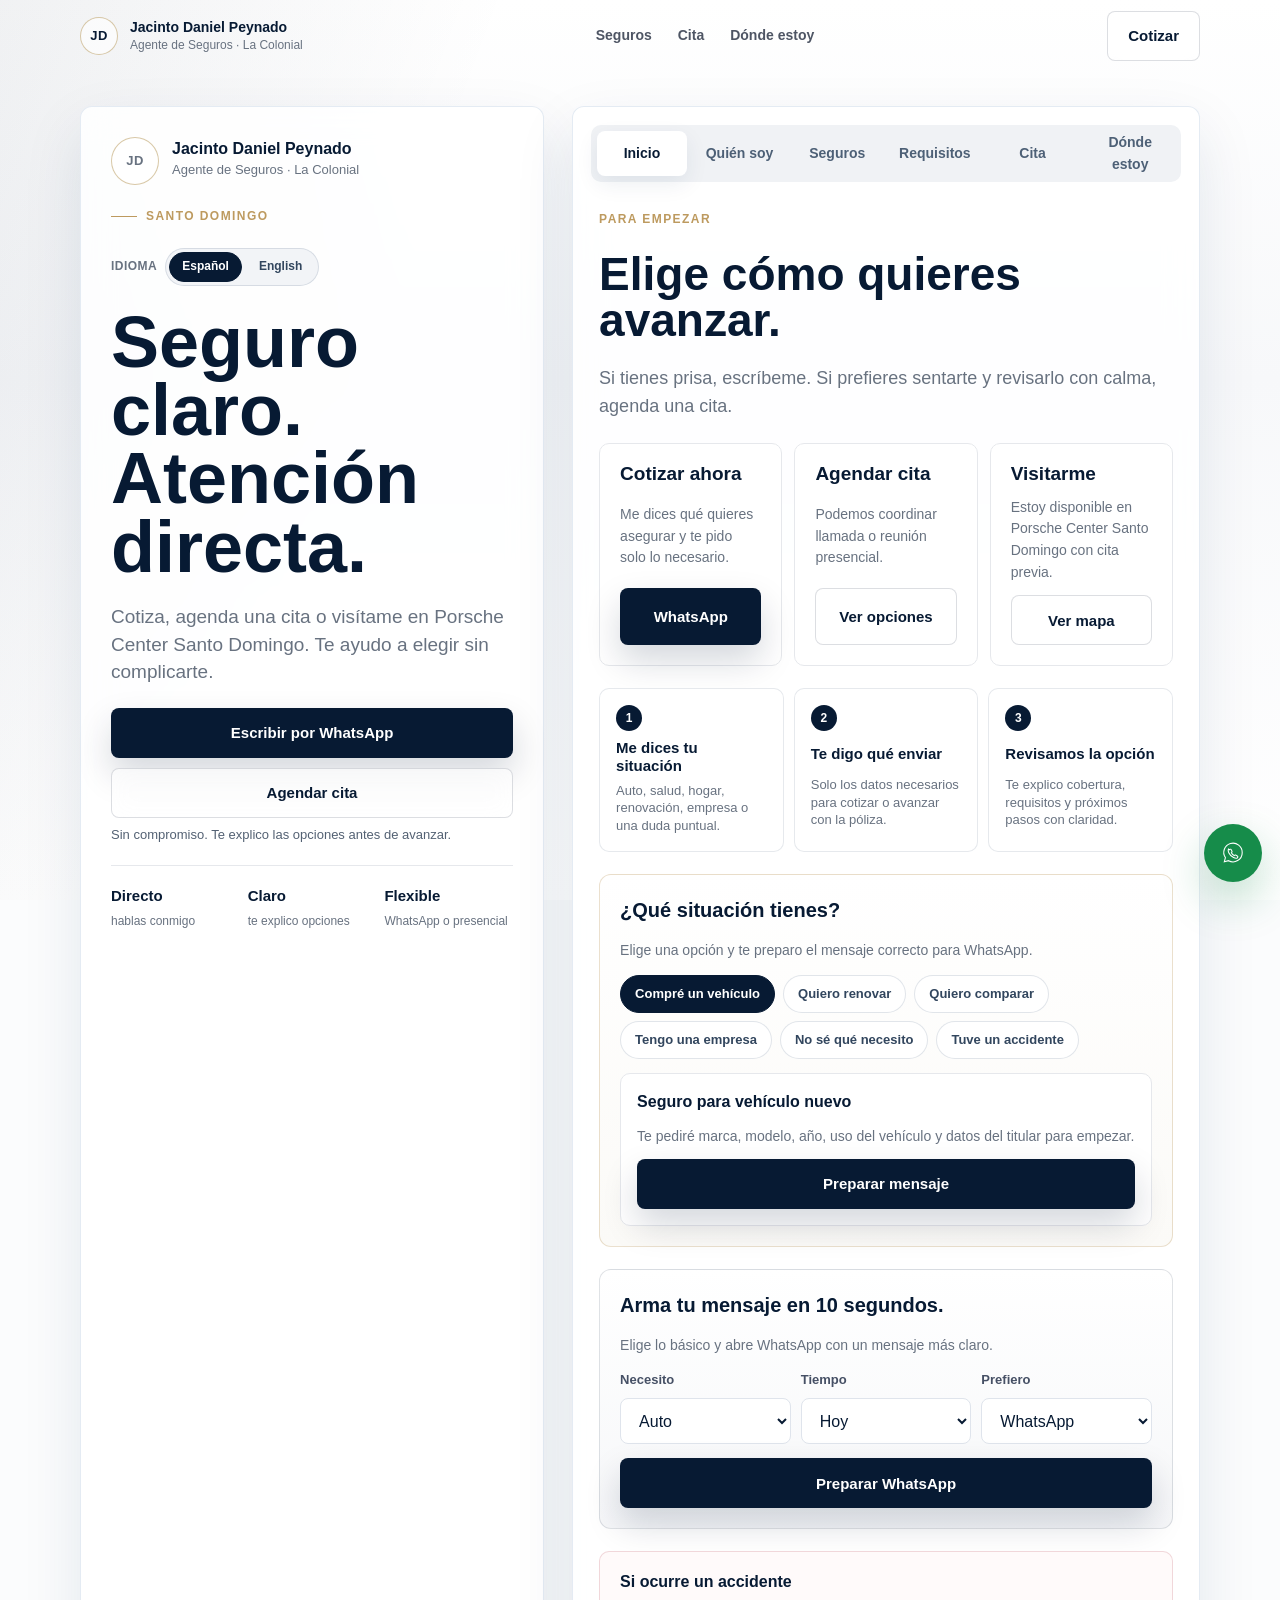
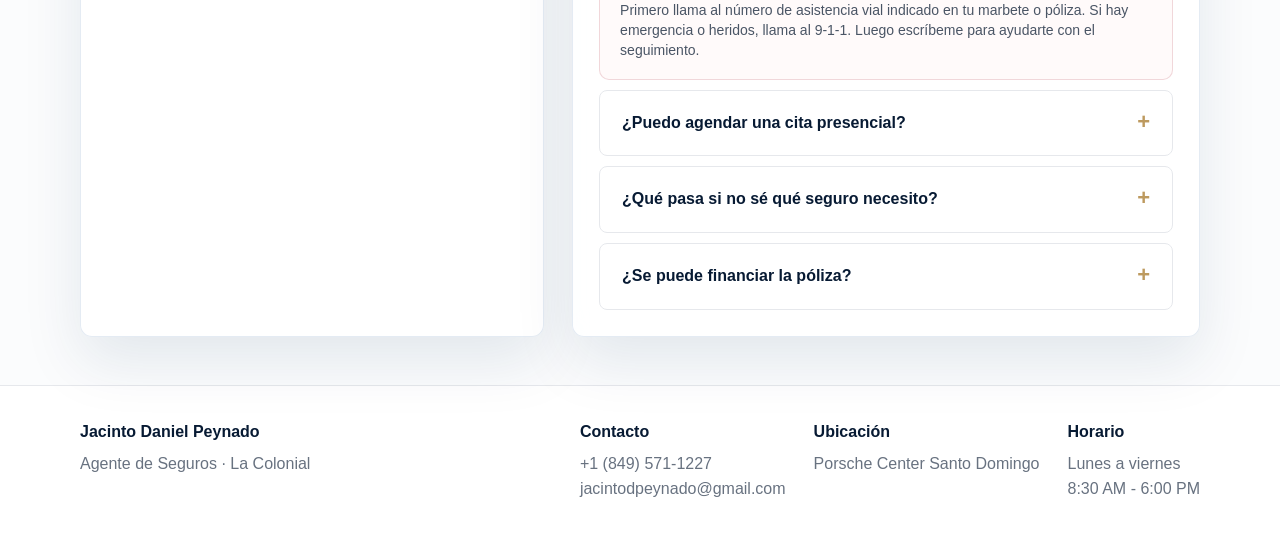
==== commit 807b3cdb: "Add files via upload" ====
--- a/index.html
+++ b/index.html
@@ -2078,11 +2078,11 @@
           <article class="tab-panel" id="panel-quien" role="tabpanel" aria-labelledby="tab-quien">
             <div class="panel-inner">
               <span class="panel-kicker">Quién soy</span>
-              <h2 id="aboutTitle">Soy Jacinto. Te ayudo a resolver seguros sin complicarte.</h2>
-              <p id="aboutCopy">Mi trabajo es escucharte, pedirte lo necesario y explicarte tus opciones con claridad. Vengo del mundo de negocios y servicio premium, con formación internacional en Hult Boston y experiencia en Porsche Center Santo Domingo.</p>
+              <h2 id="aboutTitle">Vengo del mundo de negocios y servicio premium.</h2>
+              <p id="aboutCopy">Mi enfoque combina formación internacional, trato directo y una manera clara de explicar opciones. La idea es que tomes decisiones con confianza, sin sentirte abrumado por términos complicados.</p>
               <div class="client-note">
-                <strong id="aboutNoteTitle">Lo importante para ti</strong>
-                <span id="aboutNoteCopy">No tienes que saber de seguros para escribirme. Me cuentas tu situación y yo te guío paso a paso.</span>
+                <strong id="aboutNoteTitle">Atención con criterio</strong>
+                <span id="aboutNoteCopy">Vengo de trabajar con clientes que valoran rapidez, discreción y seguimiento. Ese mismo estándar lo aplico a cada cotización, renovación o consulta.</span>
               </div>
               <div class="bio-grid">
                 <div class="bio-note"><strong>Formación internacional</strong><span>Negocios Internacionales, Hult Boston.</span></div>
@@ -2345,10 +2345,10 @@
         situationButton: "Preparar mensaje",
         accidentNoteTitle: "Si ocurre un accidente",
         accidentNoteCopy: "Primero llama al número de asistencia vial indicado en tu marbete o póliza. Si hay emergencia o heridos, llama al 9-1-1. Luego escríbeme para ayudarte con el seguimiento.",
-        aboutTitle: "Soy Jacinto. Te ayudo a resolver seguros sin complicarte.",
-        aboutCopy: "Mi trabajo es escucharte, pedirte lo necesario y explicarte tus opciones con claridad. Vengo del mundo de negocios y servicio premium, con formación internacional en Hult Boston y experiencia en Porsche Center Santo Domingo.",
-        aboutNoteTitle: "Lo importante para ti",
-        aboutNoteCopy: "No tienes que saber de seguros para escribirme. Me cuentas tu situación y yo te guío paso a paso.",
+        aboutTitle: "Vengo del mundo de negocios y servicio premium.",
+        aboutCopy: "Mi enfoque combina formación internacional, trato directo y una manera clara de explicar opciones. La idea es que tomes decisiones con confianza, sin sentirte abrumado por términos complicados.",
+        aboutNoteTitle: "Atención con criterio",
+        aboutNoteCopy: "Vengo de trabajar con clientes que valoran rapidez, discreción y seguimiento. Ese mismo estándar lo aplico a cada cotización, renovación o consulta.",
         segurosTitle: "Explora antes de escribirme.",
         segurosCopy: "Toca un seguro para ver qué suele cubrir, qué datos hacen falta y cómo avanzar.",
         requirementsTitle: "Te digo exactamente qué documento usar.",
@@ -2397,10 +2397,10 @@
         situationButton: "Prepare message",
         accidentNoteTitle: "If an accident happens",
         accidentNoteCopy: "First call the roadside assistance number shown on your insurance sticker or policy. If there is an emergency or injuries, call 9-1-1. Then message me so I can help with the follow-up.",
-        aboutTitle: "I am Jacinto. I help you handle insurance without overcomplicating it.",
-        aboutCopy: "My role is to listen, ask only for what is needed, and explain your options clearly. I come from business and premium service, with international training at Hult Boston and experience at Porsche Center Santo Domingo.",
-        aboutNoteTitle: "What matters for you",
-        aboutNoteCopy: "You do not need to understand insurance before messaging me. Tell me your situation and I will guide you step by step.",
+        aboutTitle: "My background is business and premium service.",
+        aboutCopy: "My approach combines international training, direct attention, and a clear way of explaining options. The goal is for you to make decisions with confidence, without feeling overwhelmed by complicated terms.",
+        aboutNoteTitle: "Thoughtful attention",
+        aboutNoteCopy: "I come from working with clients who value speed, discretion, and follow-up. I bring that same standard to each quote, renewal, or consultation.",
         segurosTitle: "Explore before messaging me.",
         segurosCopy: "Tap an insurance type to see what it may cover, what data is needed, and how to proceed.",
         requirementsTitle: "I tell you exactly which document to use.",
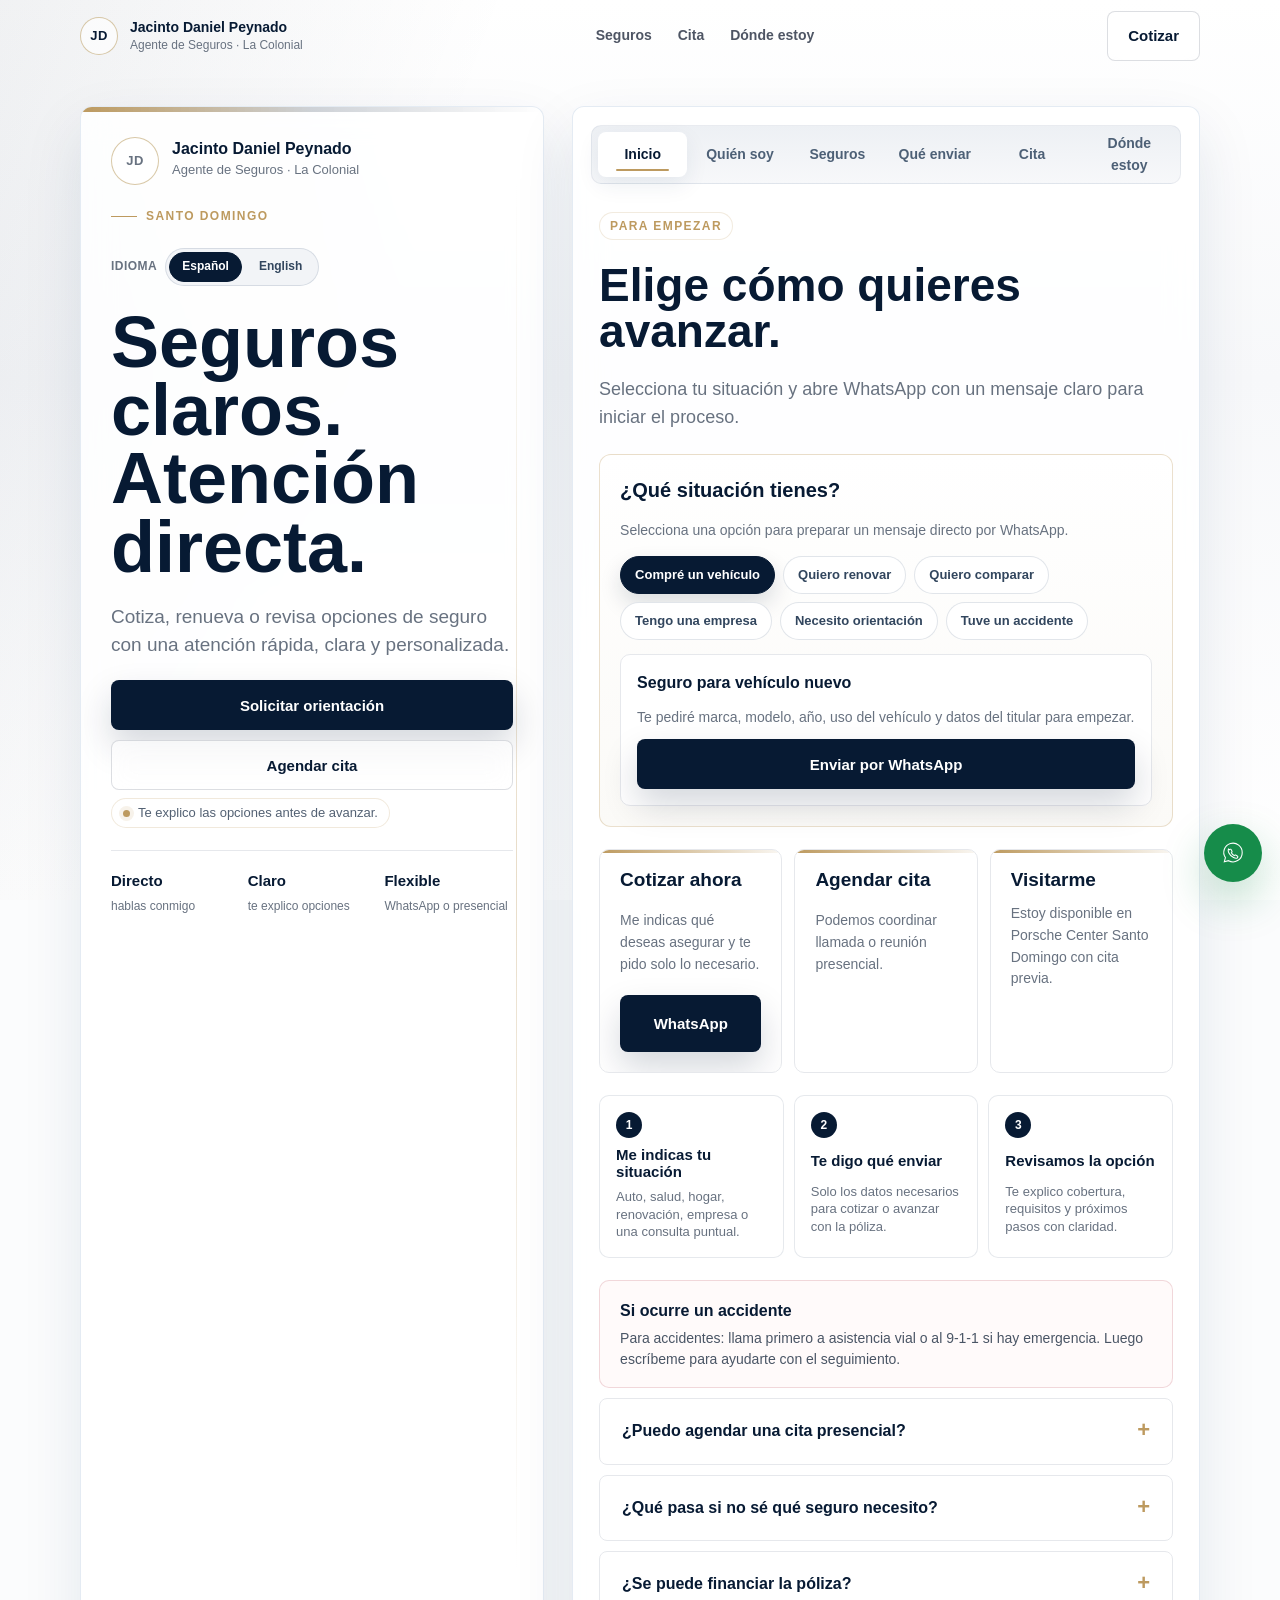
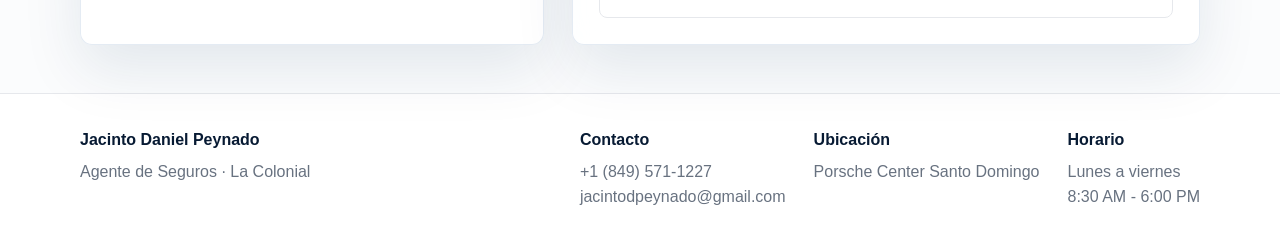
==== commit 243e815a: "Add files via upload" ====
--- a/index.html
+++ b/index.html
@@ -6,14 +6,14 @@
   <meta name="theme-color" content="#f7f8fa">
   <meta name="color-scheme" content="light">
   <title>Jacinto Daniel Peynado | Agente de Seguros La Colonial</title>
-  <meta name="description" content="Cotiza seguros con Jacinto Daniel Peynado. Atención directa por WhatsApp para autos, salud, hogar, vida, viajes, negocios y vehículos premium.">
+  <meta name="description" content="Cotiza seguros con Jacinto Daniel Peynado. Atención directa por WhatsApp para autos, salud, hogar, vida, viajes, negocios y vehículos de alto valor.">
 
   <!-- Open Graph / WhatsApp. Cambia og:image por una imagen pública cuando publiques la web. -->
   <meta property="og:type" content="website">
   <meta property="og:locale" content="es_DO">
   <meta property="og:title" content="Jacinto Daniel Peynado | Seguros La Colonial">
   <meta property="og:description" content="Cotizaciones rápidas, emisión de pólizas y seguimiento personalizado por WhatsApp.">
-  <meta property="og:image" content="https://placehold.co/1200x630/071a33/f5f1e8?text=Seguros+Premium+La+Colonial">
+  <meta property="og:image" content="https://placehold.co/1200x630/071a33/f5f1e8?text=Seguros+La+Colonial">
   <meta property="og:image:width" content="1200">
   <meta property="og:image:height" content="630">
   <meta name="twitter:card" content="summary_large_image">
@@ -173,8 +173,6 @@
       color: var(--navy);
       font-size: 14px;
       white-space: nowrap;
-      overflow: hidden;
-      text-overflow: ellipsis;
       max-width: 210px;
     }
     .brand-text span {
@@ -209,6 +207,8 @@
     .nav-links a:hover::after { transform: scaleX(1); }
 
     .btn {
+      position: relative;
+      overflow: hidden;
       display: inline-flex;
       align-items: center;
       justify-content: center;
@@ -224,15 +224,38 @@
       -webkit-tap-highlight-color: transparent;
     }
     .btn svg { width: 18px; height: 18px; stroke-width: 1.9; }
+    .btn:active {
+      transform: translateY(0) scale(.985);
+    }
+    .btn:focus-visible,
+    .utility-pill:focus-visible,
+    .tab-button:focus-visible,
+    .situation-option:focus-visible,
+    .insurance-option:focus-visible {
+      outline: 2px solid rgba(189,154,95,.78);
+      outline-offset: 3px;
+    }
     .btn-primary {
       background: var(--navy);
       color: #fff;
       box-shadow: 0 16px 34px rgba(7,26,51,.17);
     }
+    .btn-primary::after {
+      content: "";
+      position: absolute;
+      inset: 0;
+      background: linear-gradient(110deg, transparent 0%, rgba(255,255,255,.18) 44%, transparent 58%);
+      transform: translateX(-130%);
+      transition: transform .65s ease;
+      pointer-events: none;
+    }
     .btn-primary:hover {
       transform: translateY(-2px);
       background: #0a2342;
       box-shadow: 0 20px 44px rgba(7,26,51,.23);
+    }
+    .btn-primary:hover::after {
+      transform: translateX(130%);
     }
     .btn-secondary {
       color: var(--navy);
@@ -577,10 +600,30 @@
       -webkit-backdrop-filter: blur(16px);
     }
     .intro-card {
+      position: relative;
       padding: 30px;
       display: grid;
       gap: 22px;
       align-content: start;
+      overflow: hidden;
+      isolation: isolate;
+    }
+    .intro-card::before {
+      content: "";
+      position: absolute;
+      inset: 0 0 auto;
+      height: 5px;
+      background: linear-gradient(90deg, var(--gold), rgba(7,26,51,.2), transparent);
+    }
+    .intro-card::after {
+      content: "";
+      position: absolute;
+      right: 26px;
+      top: 72px;
+      bottom: 72px;
+      width: 1px;
+      background: linear-gradient(180deg, transparent, rgba(189,154,95,.34), transparent);
+      z-index: -1;
     }
     .profile-line {
       display: flex;
@@ -616,10 +659,27 @@
       gap: 10px;
     }
     .trust-line {
+      width: fit-content;
+      min-height: 30px;
+      display: inline-flex;
+      align-items: center;
+      gap: 8px;
+      padding: 0 11px;
+      border-radius: 999px;
+      border: 1px solid rgba(189,154,95,.22);
+      background: rgba(255,255,255,.76);
       color: #536173;
       font-size: 13px;
       line-height: 1.35;
       margin-top: -2px;
+    }
+    .trust-line::before {
+      content: "";
+      width: 7px;
+      height: 7px;
+      border-radius: 50%;
+      background: var(--gold);
+      box-shadow: 0 0 0 4px rgba(189,154,95,.13);
     }
     .utility-row {
       display: grid;
@@ -703,9 +763,11 @@
       gap: 8px;
       padding: 6px;
       border-radius: 10px;
-      background: #f0f2f5;
+      background: linear-gradient(180deg, #edf0f4, #f7f8fa);
+      border: 1px solid rgba(11,47,85,.06);
     }
     .tab-button {
+      position: relative;
       min-height: 44px;
       border: 0;
       border-radius: 8px;
@@ -722,6 +784,16 @@
       color: var(--navy);
       box-shadow: 0 8px 22px rgba(11,47,85,.08);
     }
+    .tab-button[aria-selected="true"]::after {
+      content: "";
+      position: absolute;
+      left: 18px;
+      right: 18px;
+      bottom: 6px;
+      height: 2px;
+      border-radius: 999px;
+      background: var(--gold);
+    }
     .tab-panels {
       position: relative;
       padding: 28px 8px 8px;
@@ -742,6 +814,14 @@
       gap: 22px;
     }
     .panel-kicker {
+      width: fit-content;
+      min-height: 28px;
+      display: inline-flex;
+      align-items: center;
+      padding: 0 10px;
+      border-radius: 999px;
+      border: 1px solid rgba(189,154,95,.2);
+      background: #fff;
       color: var(--gold);
       font-size: 12px;
       font-weight: 780;
@@ -763,6 +843,7 @@
       gap: 12px;
     }
     .action-card {
+      position: relative;
       display: grid;
       gap: 12px;
       min-height: 178px;
@@ -770,6 +851,20 @@
       border: 1px solid var(--line);
       border-radius: 10px;
       background: #fff;
+      transition: transform .24s ease, border-color .24s ease, box-shadow .24s ease;
+      overflow: hidden;
+    }
+    .action-card::before {
+      content: "";
+      position: absolute;
+      inset: 0 0 auto;
+      height: 3px;
+      background: linear-gradient(90deg, var(--gold), rgba(189,154,95,.08));
+    }
+    .action-card:hover {
+      transform: translateY(-3px);
+      border-color: rgba(189,154,95,.42);
+      box-shadow: 0 16px 36px rgba(7,26,51,.08);
     }
     .action-card strong {
       color: var(--navy);
@@ -793,6 +888,12 @@
       border: 1px solid rgba(11,47,85,.1);
       border-radius: 10px;
       background: #fff;
+      transition: transform .24s ease, border-color .24s ease, box-shadow .24s ease;
+    }
+    .clarity-item:hover {
+      transform: translateY(-2px);
+      border-color: rgba(189,154,95,.34);
+      box-shadow: 0 12px 26px rgba(7,26,51,.06);
     }
     .clarity-item span {
       width: 26px;
@@ -814,30 +915,6 @@
       color: var(--muted);
       font-size: 13px;
       line-height: 1.35;
-    }
-    .quick-builder {
-      display: grid;
-      gap: 14px;
-      padding: 20px;
-      border: 1px solid rgba(7,26,51,.12);
-      border-radius: 12px;
-      background: linear-gradient(180deg, #fff, var(--soft));
-    }
-    .quick-builder strong {
-      color: var(--navy);
-      font-size: 20px;
-    }
-    .quick-builder p {
-      color: var(--muted);
-      font-size: 14px;
-    }
-    .quick-builder-grid {
-      display: grid;
-      grid-template-columns: repeat(3, 1fr);
-      gap: 10px;
-    }
-    .quick-builder select {
-      min-height: 46px;
     }
     .situation-panel {
       display: grid;
@@ -881,6 +958,7 @@
       background: var(--navy);
       border-color: var(--navy);
       color: #fff;
+      box-shadow: 0 10px 22px rgba(7,26,51,.14);
     }
     .situation-result {
       display: grid;
@@ -889,6 +967,15 @@
       border-radius: 10px;
       background: #fff;
       border: 1px solid var(--line);
+      transition: opacity .2s ease, transform .2s ease, border-color .2s ease, box-shadow .2s ease;
+    }
+    .situation-result.is-changing {
+      opacity: .5;
+      transform: translateY(5px);
+    }
+    .situation-result:hover {
+      border-color: rgba(189,154,95,.32);
+      box-shadow: 0 12px 28px rgba(7,26,51,.06);
     }
     .situation-result b {
       color: var(--navy);
@@ -965,6 +1052,7 @@
       background: var(--navy);
       border-color: var(--navy);
       color: #fff;
+      box-shadow: 0 10px 22px rgba(7,26,51,.14);
     }
     .insurance-detail {
       position: relative;
@@ -1052,6 +1140,12 @@
       border: 1px solid var(--line);
       border-radius: 10px;
       background: #fff;
+      transition: transform .24s ease, border-color .24s ease, box-shadow .24s ease;
+    }
+    .bio-note:hover {
+      transform: translateY(-2px);
+      border-color: rgba(189,154,95,.34);
+      box-shadow: 0 12px 26px rgba(7,26,51,.06);
     }
     .bio-note strong {
       color: var(--navy);
@@ -1085,6 +1179,12 @@
       border-radius: 10px;
       border: 1px solid var(--line);
       background: #fff;
+      transition: transform .24s ease, border-color .24s ease, box-shadow .24s ease;
+    }
+    .simple-step:hover {
+      transform: translateY(-2px);
+      border-color: rgba(189,154,95,.34);
+      box-shadow: 0 12px 26px rgba(7,26,51,.06);
     }
     .simple-step span {
       color: var(--gold);
@@ -1112,6 +1212,12 @@
       border: 1px solid var(--line);
       border-radius: 10px;
       background: #fff;
+      transition: transform .24s ease, border-color .24s ease, box-shadow .24s ease;
+    }
+    .requirement-card:hover {
+      transform: translateY(-3px);
+      border-color: rgba(189,154,95,.38);
+      box-shadow: 0 16px 34px rgba(7,26,51,.07);
     }
     .requirement-card strong {
       color: var(--navy);
@@ -1693,9 +1799,6 @@
       .quick-actions .btn {
         width: 100%;
         min-height: 46px;
-      }
-      .quick-builder-grid {
-        grid-template-columns: 1fr;
       }
       .workspace-card {
         padding: 12px;
@@ -1938,12 +2041,12 @@
             </div>
           </div>
         </div>
-        <h1 id="heroTitle">Seguro claro. Atención directa.</h1>
-        <p class="lead" id="heroLead">Cotiza, agenda una cita o visítame en Porsche Center Santo Domingo. Te ayudo a elegir sin complicarte.</p>
+        <h1 id="heroTitle">Seguros claros. Atención directa.</h1>
+        <p class="lead" id="heroLead">Cotiza, renueva o revisa opciones de seguro con una atención rápida, clara y personalizada.</p>
         <div class="quick-actions">
-          <a class="btn btn-primary js-whatsapp" id="heroWhatsapp" href="#">Escribir por WhatsApp</a>
+          <a class="btn btn-primary js-whatsapp" id="heroWhatsapp" href="#">Solicitar orientación</a>
           <button class="btn btn-secondary tab-jump" id="heroAppointment" type="button" data-tab-target="cita">Agendar cita</button>
-          <p class="trust-line" id="heroTrustLine">Sin compromiso. Te explico las opciones antes de avanzar.</p>
+          <p class="trust-line" id="heroTrustLine">Te explico las opciones antes de avanzar.</p>
         </div>
         <div class="micro-proof">
           <div><strong>Directo</strong><span>hablas conmigo</span></div>
@@ -1957,7 +2060,7 @@
           <button class="tab-button" id="tab-inicio" type="button" role="tab" aria-selected="true" aria-controls="panel-inicio" data-tab="inicio">Inicio</button>
           <button class="tab-button" id="tab-quien" type="button" role="tab" aria-selected="false" aria-controls="panel-quien" data-tab="quien">Quién soy</button>
           <button class="tab-button" id="tab-seguros" type="button" role="tab" aria-selected="false" aria-controls="panel-seguros" data-tab="seguros">Seguros</button>
-          <button class="tab-button" id="tab-requisitos" type="button" role="tab" aria-selected="false" aria-controls="panel-requisitos" data-tab="requisitos">Requisitos</button>
+          <button class="tab-button" id="tab-requisitos" type="button" role="tab" aria-selected="false" aria-controls="panel-requisitos" data-tab="requisitos">Qué enviar</button>
           <button class="tab-button" id="tab-cita" type="button" role="tab" aria-selected="false" aria-controls="panel-cita" data-tab="cita">Cita</button>
           <button class="tab-button" id="tab-ubicacion" type="button" role="tab" aria-selected="false" aria-controls="panel-ubicacion" data-tab="ubicacion">Dónde estoy</button>
         </div>
@@ -1967,11 +2070,28 @@
             <div class="panel-inner">
               <span class="panel-kicker">Para empezar</span>
               <h2>Elige cómo quieres avanzar.</h2>
-              <p>Si tienes prisa, escríbeme. Si prefieres sentarte y revisarlo con calma, agenda una cita.</p>
+              <p>Selecciona tu situación y abre WhatsApp con un mensaje claro para iniciar el proceso.</p>
+              <div class="situation-panel">
+                <strong id="situationTitle">¿Qué situación tienes?</strong>
+                <p id="situationCopy">Selecciona una opción para preparar un mensaje directo por WhatsApp.</p>
+                <div class="situation-options" aria-label="Situaciones comunes">
+                  <button class="situation-option is-active" type="button" data-situation="vehiculo">Compré un vehículo</button>
+                  <button class="situation-option" type="button" data-situation="renovar">Quiero renovar</button>
+                  <button class="situation-option" type="button" data-situation="comparar">Quiero comparar</button>
+                  <button class="situation-option" type="button" data-situation="empresa">Tengo una empresa</button>
+                  <button class="situation-option" type="button" data-situation="orientacion">Necesito orientación</button>
+                  <button class="situation-option" type="button" data-situation="accidente">Tuve un accidente</button>
+                </div>
+                <div class="situation-result" aria-live="polite">
+                  <b id="situationResultTitle">Seguro para vehículo nuevo</b>
+                  <span id="situationResultCopy">Te pediré marca, modelo, año, uso del vehículo y datos del titular para empezar.</span>
+                  <a class="btn btn-primary" id="situationWhatsapp" href="#">Enviar por WhatsApp</a>
+                </div>
+              </div>
               <div class="action-grid">
                 <div class="action-card">
                   <strong>Cotizar ahora</strong>
-                  <p>Me dices qué quieres asegurar y te pido solo lo necesario.</p>
+                  <p>Me indicas qué deseas asegurar y te pido solo lo necesario.</p>
                   <a class="btn btn-primary js-whatsapp" href="#">WhatsApp</a>
                 </div>
                 <div class="action-card">
@@ -1988,8 +2108,8 @@
               <div class="clarity-row" aria-label="Proceso simple">
                 <div class="clarity-item">
                   <span>1</span>
-                  <strong id="clarityOneTitle">Me dices tu situación</strong>
-                  <p id="clarityOneCopy">Auto, salud, hogar, renovación, empresa o una duda puntual.</p>
+                  <strong id="clarityOneTitle">Me indicas tu situación</strong>
+                  <p id="clarityOneCopy">Auto, salud, hogar, renovación, empresa o una consulta puntual.</p>
                 </div>
                 <div class="clarity-item">
                   <span>2</span>
@@ -2002,62 +2122,10 @@
                   <p id="clarityThreeCopy">Te explico cobertura, requisitos y próximos pasos con claridad.</p>
                 </div>
               </div>
-              <div class="situation-panel">
-                <strong id="situationTitle">¿Qué situación tienes?</strong>
-                <p id="situationCopy">Elige una opción y te preparo el mensaje correcto para WhatsApp.</p>
-                <div class="situation-options" aria-label="Situaciones comunes">
-                  <button class="situation-option is-active" type="button" data-situation="vehiculo">Compré un vehículo</button>
-                  <button class="situation-option" type="button" data-situation="renovar">Quiero renovar</button>
-                  <button class="situation-option" type="button" data-situation="comparar">Quiero comparar</button>
-                  <button class="situation-option" type="button" data-situation="empresa">Tengo una empresa</button>
-                  <button class="situation-option" type="button" data-situation="orientacion">No sé qué necesito</button>
-                  <button class="situation-option" type="button" data-situation="accidente">Tuve un accidente</button>
-                </div>
-                <div class="situation-result" aria-live="polite">
-                  <b id="situationResultTitle">Seguro para vehículo nuevo</b>
-                  <span id="situationResultCopy">Te pediré marca, modelo, año, uso del vehículo y datos del titular para empezar.</span>
-                  <a class="btn btn-primary" id="situationWhatsapp" href="#">Preparar mensaje</a>
-                </div>
-              </div>
-              <div class="quick-builder">
-                <strong id="builderTitle">Arma tu mensaje en 10 segundos.</strong>
-                <p id="builderCopy">Elige lo básico y abre WhatsApp con un mensaje más claro.</p>
-                <div class="quick-builder-grid">
-                  <div class="field">
-                    <label for="quickNeed" id="quickNeedLabel">Necesito</label>
-                    <select id="quickNeed">
-                      <option>Auto</option>
-                      <option>Salud</option>
-                      <option>Hogar</option>
-                      <option>Vida</option>
-                      <option>Viajes</option>
-                      <option>Negocios</option>
-                      <option>Vehículo premium</option>
-                    </select>
-                  </div>
-                  <div class="field">
-                    <label for="quickWhen" id="quickWhenLabel">Tiempo</label>
-                    <select id="quickWhen">
-                      <option>Hoy</option>
-                      <option>Esta semana</option>
-                      <option>Solo explorando</option>
-                    </select>
-                  </div>
-                  <div class="field">
-                    <label for="quickHow" id="quickHowLabel">Prefiero</label>
-                    <select id="quickHow">
-                      <option>WhatsApp</option>
-                      <option>Llamada</option>
-                      <option>Presencial</option>
-                    </select>
-                  </div>
-                </div>
-                <a class="btn btn-primary" id="quickMessage" href="#">Preparar WhatsApp</a>
-              </div>
               <div class="mini-faq">
                 <div class="accident-note">
                   <strong id="accidentNoteTitle">Si ocurre un accidente</strong>
-                  <span id="accidentNoteCopy">Primero llama al número de asistencia vial indicado en tu marbete o póliza. Si hay emergencia o heridos, llama al 9-1-1. Luego escríbeme para ayudarte con el seguimiento.</span>
+                  <span id="accidentNoteCopy">Para accidentes: llama primero a asistencia vial o al 9-1-1 si hay emergencia. Luego escríbeme para ayudarte con el seguimiento.</span>
                 </div>
                 <details>
                   <summary id="miniFaqOneQ">¿Puedo agendar una cita presencial?</summary>
@@ -2065,7 +2133,7 @@
                 </details>
                 <details>
                   <summary id="miniFaqTwoQ">¿Qué pasa si no sé qué seguro necesito?</summary>
-                  <p id="miniFaqTwoA">Me escribes y revisamos tu caso. La idea es simplificar, no complicarte.</p>
+                  <p id="miniFaqTwoA">Me escribes y revisamos tu situación para identificar el próximo paso.</p>
                 </details>
                 <details>
                   <summary id="miniFaqThreeQ">¿Se puede financiar la póliza?</summary>
@@ -2078,7 +2146,7 @@
           <article class="tab-panel" id="panel-quien" role="tabpanel" aria-labelledby="tab-quien">
             <div class="panel-inner">
               <span class="panel-kicker">Quién soy</span>
-              <h2 id="aboutTitle">Vengo del mundo de negocios y servicio premium.</h2>
+              <h2 id="aboutTitle">Vengo del mundo de negocios y atención personalizada.</h2>
               <p id="aboutCopy">Mi enfoque combina formación internacional, trato directo y una manera clara de explicar opciones. La idea es que tomes decisiones con confianza, sin sentirte abrumado por términos complicados.</p>
               <div class="client-note">
                 <strong id="aboutNoteTitle">Atención con criterio</strong>
@@ -2086,7 +2154,7 @@
               </div>
               <div class="bio-grid">
                 <div class="bio-note"><strong>Formación internacional</strong><span>Negocios Internacionales, Hult Boston.</span></div>
-                <div class="bio-note"><strong>Servicio premium</strong><span>Experiencia en ventas y postventa automotriz de lujo.</span></div>
+                <div class="bio-note"><strong>Servicio personalizado</strong><span>Experiencia en ventas y postventa automotriz de lujo.</span></div>
                 <div class="bio-note"><strong>Bilingüe</strong><span>Comunicación en español e inglés.</span></div>
                 <div class="bio-note"><strong>Enfoque</strong><span>Relaciones, confianza y soluciones prácticas.</span></div>
               </div>
@@ -2097,7 +2165,7 @@
             <div class="panel-inner">
               <span class="panel-kicker">Seguros</span>
               <h2>Explora antes de escribirme.</h2>
-              <p>Toca un seguro para ver qué suele cubrir, qué datos hacen falta y cómo avanzar.</p>
+              <p>Selecciona un tipo de seguro para ver qué suele cubrir, qué datos hacen falta y cómo avanzar.</p>
               <div class="insurance-picker">
                 <div class="insurance-options" aria-label="Tipos de seguros">
                   <button class="insurance-option is-active" type="button" data-insurance="auto">Auto</button>
@@ -2106,7 +2174,7 @@
                   <button class="insurance-option" type="button" data-insurance="vida">Vida</button>
                   <button class="insurance-option" type="button" data-insurance="viajes">Viajes</button>
                   <button class="insurance-option" type="button" data-insurance="negocios">Negocios</button>
-                  <button class="insurance-option" type="button" data-insurance="premium">Vehículo premium</button>
+                  <button class="insurance-option" type="button" data-insurance="premium">Vehículo de alto valor</button>
                 </div>
                 <div class="insurance-detail" id="insuranceDetail" aria-live="polite">
                   <div class="insurance-detail-head">
@@ -2134,7 +2202,7 @@
                   </div>
                   <div class="insurance-actions">
                     <a class="btn btn-primary" id="insuranceWhatsapp" href="#">Cotizar este seguro</a>
-                    <button class="btn btn-secondary tab-jump" id="insuranceReqButton" type="button" data-tab-target="requisitos">Ver requisitos</button>
+                    <button class="btn btn-secondary tab-jump" id="insuranceReqButton" type="button" data-tab-target="requisitos">Ver qué enviar</button>
                   </div>
                 </div>
               </div>
@@ -2309,48 +2377,42 @@
     let currentSituation = "vehiculo";
     const UI_TEXT = {
       es: {
-        heroTitle: "Seguro claro. Atención directa.",
-        heroLead: "Cotiza, agenda una cita o visítame en Porsche Center Santo Domingo. Te ayudo a elegir sin complicarte.",
-        heroWhatsapp: "Escribir por WhatsApp",
+        heroTitle: "Seguros claros. Atención directa.",
+        heroLead: "Cotiza, renueva o revisa opciones de seguro con una atención rápida, clara y personalizada.",
+        heroWhatsapp: "Solicitar orientación",
         heroAppointment: "Agendar cita",
-        heroTrustLine: "Sin compromiso. Te explico las opciones antes de avanzar.",
+        heroTrustLine: "Te explico las opciones antes de avanzar.",
         languageLabel: "Idioma",
-        builderTitle: "Arma tu mensaje en 10 segundos.",
-        builderCopy: "Elige lo básico y abre WhatsApp con un mensaje más claro.",
-        quickButton: "Preparar WhatsApp",
-        quickLabels: ["Necesito", "Tiempo", "Prefiero"],
-        quickNeedOptions: ["Auto", "Salud", "Hogar", "Vida", "Viajes", "Negocios", "Vehículo premium"],
-        quickWhenOptions: ["Hoy", "Esta semana", "Solo explorando"],
-        quickHowOptions: ["WhatsApp", "Llamada", "Presencial"],
+        statusLabels: ["Disponible para cotizar", "Atención directa", "Santo Domingo"],
         proofTitles: ["Directo", "Claro", "Flexible"],
         proofCopies: ["hablas conmigo", "te explico opciones", "WhatsApp o presencial"],
         miniFaq: [
           ["¿Puedo agendar una cita presencial?", "Sí. Podemos coordinar una visita en Porsche Center Santo Domingo con cita previa."],
-          ["¿Qué pasa si no sé qué seguro necesito?", "Me escribes y revisamos tu caso. La idea es simplificar, no complicarte."],
+          ["¿Qué pasa si no sé qué seguro necesito?", "Me escribes y revisamos tu situación para identificar el próximo paso."],
           ["¿Se puede financiar la póliza?", "Por ahora no gestiono financiamiento. Te ayudo con cotización, emisión, requisitos y seguimiento."]
         ],
         whatsappDefault: "Hola Jacinto, quiero cotizar un seguro.",
         quotePrefix: "Hola Jacinto, quiero cotizar",
-        tabs: ["Inicio", "Quién soy", "Seguros", "Requisitos", "Cita", "Dónde estoy"],
+        tabs: ["Inicio", "Quién soy", "Seguros", "Qué enviar", "Cita", "Dónde estoy"],
         startKicker: "Para empezar",
         startTitle: "Elige cómo quieres avanzar.",
-        startCopy: "Si tienes prisa, escríbeme. Si prefieres sentarte y revisarlo con calma, agenda una cita.",
+        startCopy: "Selecciona tu situación y abre WhatsApp con un mensaje claro para iniciar el proceso.",
         actionTitles: ["Cotizar ahora", "Agendar cita", "Visitarme"],
-        actionCopies: ["Me dices qué quieres asegurar y te pido solo lo necesario.", "Podemos coordinar llamada o reunión presencial.", "Estoy disponible en Porsche Center Santo Domingo con cita previa."],
+        actionCopies: ["Me indicas qué deseas asegurar y te pido solo lo necesario.", "Podemos coordinar llamada o reunión presencial.", "Estoy disponible en Porsche Center Santo Domingo con cita previa."],
         actionButtons: ["WhatsApp", "Ver opciones", "Ver mapa"],
-        clarityTitles: ["Me dices tu situación", "Te digo qué enviar", "Revisamos la opción"],
-        clarityCopies: ["Auto, salud, hogar, renovación, empresa o una duda puntual.", "Solo los datos necesarios para cotizar o avanzar con la póliza.", "Te explico cobertura, requisitos y próximos pasos con claridad."],
+        clarityTitles: ["Me indicas tu situación", "Te digo qué enviar", "Revisamos la opción"],
+        clarityCopies: ["Auto, salud, hogar, renovación, empresa o una consulta puntual.", "Solo los datos necesarios para cotizar o avanzar con la póliza.", "Te explico cobertura, requisitos y próximos pasos con claridad."],
         situationTitle: "¿Qué situación tienes?",
-        situationCopy: "Elige una opción y te preparo el mensaje correcto para WhatsApp.",
-        situationButton: "Preparar mensaje",
+        situationCopy: "Selecciona una opción para preparar un mensaje directo por WhatsApp.",
+        situationButton: "Enviar por WhatsApp",
         accidentNoteTitle: "Si ocurre un accidente",
-        accidentNoteCopy: "Primero llama al número de asistencia vial indicado en tu marbete o póliza. Si hay emergencia o heridos, llama al 9-1-1. Luego escríbeme para ayudarte con el seguimiento.",
-        aboutTitle: "Vengo del mundo de negocios y servicio premium.",
+        accidentNoteCopy: "Para accidentes: llama primero a asistencia vial o al 9-1-1 si hay emergencia. Luego escríbeme para ayudarte con el seguimiento.",
+        aboutTitle: "Vengo del mundo de negocios y atención personalizada.",
         aboutCopy: "Mi enfoque combina formación internacional, trato directo y una manera clara de explicar opciones. La idea es que tomes decisiones con confianza, sin sentirte abrumado por términos complicados.",
         aboutNoteTitle: "Atención con criterio",
         aboutNoteCopy: "Vengo de trabajar con clientes que valoran rapidez, discreción y seguimiento. Ese mismo estándar lo aplico a cada cotización, renovación o consulta.",
         segurosTitle: "Explora antes de escribirme.",
-        segurosCopy: "Toca un seguro para ver qué suele cubrir, qué datos hacen falta y cómo avanzar.",
+        segurosCopy: "Selecciona un tipo de seguro para ver qué suele cubrir, qué datos hacen falta y cómo avanzar.",
         requirementsTitle: "Te digo exactamente qué documento usar.",
         requirementsCopy: "Para emitir o avanzar una póliza, normalmente se completa el formulario Conoce tu Cliente. Solo tienes que elegir si aplicas como persona física o persona jurídica.",
         reqStepTitles: ["Elige tu tipo", "Abre el PDF", "Me escribes"],
@@ -2358,51 +2420,45 @@
         coverLabel: "Puede cubrir",
         reqLabel: "Para cotizar",
         quoteThis: "Cotizar este seguro",
-        seeReq: "Ver requisitos"
+        seeReq: "Ver qué enviar"
       },
       en: {
         heroTitle: "Clear insurance. Direct attention.",
-        heroLead: "Quote, schedule a meeting, or visit me at Porsche Center Santo Domingo. I will help you choose without complications.",
-        heroWhatsapp: "Message on WhatsApp",
+        heroLead: "Quote, renew, or review insurance options with fast, clear, personalized attention.",
+        heroWhatsapp: "Request guidance",
         heroAppointment: "Schedule meeting",
-        heroTrustLine: "No pressure. I explain the options before moving forward.",
+        heroTrustLine: "I explain the options before moving forward.",
         languageLabel: "Language",
-        builderTitle: "Build your message in 10 seconds.",
-        builderCopy: "Choose the basics and open WhatsApp with a clearer message.",
-        quickButton: "Prepare WhatsApp",
-        quickLabels: ["I need", "Timing", "I prefer"],
-        quickNeedOptions: ["Auto", "Health", "Home", "Life", "Travel", "Business", "Premium vehicle"],
-        quickWhenOptions: ["Today", "This week", "Just exploring"],
-        quickHowOptions: ["WhatsApp", "Call", "In person"],
+        statusLabels: ["Available for quotes", "Direct attention", "Santo Domingo"],
         proofTitles: ["Direct", "Clear", "Flexible"],
         proofCopies: ["you talk to me", "I explain options", "WhatsApp or in person"],
         miniFaq: [
           ["Can I schedule an in-person meeting?", "Yes. We can coordinate a visit at Porsche Center Santo Domingo by appointment."],
-          ["What if I do not know what I need?", "Message me and we will review your case. The idea is to simplify, not complicate."],
+          ["What if I do not know what I need?", "Message me and we will review your situation to identify the next step."],
           ["Can the policy be financed?", "I am not managing financing at the moment. I can help with quotes, issuance, requirements, and follow-up."]
         ],
         whatsappDefault: "Hi Jacinto, I want to quote an insurance policy.",
         quotePrefix: "Hi Jacinto, I want to quote",
-        tabs: ["Start", "About me", "Insurance", "Requirements", "Meeting", "Location"],
+        tabs: ["Start", "About me", "Insurance", "What to send", "Meeting", "Location"],
         startKicker: "Start here",
         startTitle: "Choose how you want to move forward.",
-        startCopy: "If you are in a hurry, message me. If you prefer to review it calmly, schedule a meeting.",
+        startCopy: "Select your situation and open WhatsApp with a clear message to start the process.",
         actionTitles: ["Quote now", "Schedule meeting", "Visit me"],
-        actionCopies: ["Tell me what you want to insure and I will ask only for what is needed.", "We can coordinate a call or an in-person meeting.", "I am available at Porsche Center Santo Domingo by appointment."],
+        actionCopies: ["Share what you would like to insure and I will ask only for what is needed.", "We can coordinate a call or an in-person meeting.", "I am available at Porsche Center Santo Domingo by appointment."],
         actionButtons: ["WhatsApp", "See options", "View map"],
-        clarityTitles: ["Tell me your situation", "I tell you what to send", "We review the option"],
+        clarityTitles: ["Share your situation", "I confirm what to send", "We review the option"],
         clarityCopies: ["Auto, health, home, renewal, business, or a specific question.", "Only the information needed to quote or move forward with the policy.", "I explain coverage, requirements, and next steps clearly."],
         situationTitle: "What situation are you in?",
-        situationCopy: "Choose one option and I will prepare the right WhatsApp message.",
-        situationButton: "Prepare message",
+        situationCopy: "Select an option to prepare a direct WhatsApp message.",
+        situationButton: "Send by WhatsApp",
         accidentNoteTitle: "If an accident happens",
-        accidentNoteCopy: "First call the roadside assistance number shown on your insurance sticker or policy. If there is an emergency or injuries, call 9-1-1. Then message me so I can help with the follow-up.",
-        aboutTitle: "My background is business and premium service.",
+        accidentNoteCopy: "For accidents: first call roadside assistance or 9-1-1 if there is an emergency. Then message me so I can help with the follow-up.",
+        aboutTitle: "My background is business and personalized service.",
         aboutCopy: "My approach combines international training, direct attention, and a clear way of explaining options. The goal is for you to make decisions with confidence, without feeling overwhelmed by complicated terms.",
         aboutNoteTitle: "Thoughtful attention",
         aboutNoteCopy: "I come from working with clients who value speed, discretion, and follow-up. I bring that same standard to each quote, renewal, or consultation.",
         segurosTitle: "Explore before messaging me.",
-        segurosCopy: "Tap an insurance type to see what it may cover, what data is needed, and how to proceed.",
+        segurosCopy: "Select an insurance type to see what it may cover, what data is needed, and how to proceed.",
         requirementsTitle: "I tell you exactly which document to use.",
         requirementsCopy: "To issue or move forward with a policy, the Know Your Customer form is normally completed. Just choose whether you apply as an individual or through a company.",
         reqStepTitles: ["Choose your type", "Open the PDF", "Message me"],
@@ -2410,7 +2466,7 @@
         coverLabel: "May cover",
         reqLabel: "To quote",
         quoteThis: "Quote this insurance",
-        seeReq: "See requirements"
+        seeReq: "See what to send"
       }
     };
     const INSURANCE_DETAILS = {
@@ -2463,9 +2519,9 @@
         coverage: ["Propiedad, equipos o inventario.", "Responsabilidad civil.", "Coberturas comerciales según actividad."],
         requirements: ["RNC o datos de empresa.", "Actividad comercial.", "Activos o riesgos a proteger."]
       },
-      premium: {
-        kicker: "Vehículo premium",
-        label: "Vehículo premium",
+        premium: {
+        kicker: "Vehículo de alto valor",
+        label: "Vehículo de alto valor",
         title: "Un auto especial merece una gestión especial.",
         summary: "Para vehículos de alto valor donde importan el detalle, la rapidez y una explicación fina de condiciones.",
         coverage: ["Daños propios y terceros según plan.", "Robo, incendio y asistencia según opción.", "Evaluación de deducibles y condiciones relevantes."],
@@ -2522,8 +2578,8 @@
           requirements: ["Company data or RNC.", "Business activity.", "Assets or risks to protect."]
         },
         premium: {
-          kicker: "Premium vehicle",
-          label: "Premium vehicle",
+          kicker: "High-value vehicle",
+          label: "High-value vehicle",
           title: "A special car deserves special handling.",
           summary: "For high-value vehicles where detail, speed, and a refined explanation of conditions matter.",
           coverage: ["Own damage and third parties depending on plan.", "Theft, fire, and assistance depending on option.", "Review of deductibles and key conditions."],
@@ -2558,10 +2614,10 @@
           message: "Hola Jacinto, quiero revisar opciones de seguro para una empresa. ¿Qué información necesitas?"
         },
         orientacion: {
-          label: "No sé qué necesito",
-          title: "Orientación rápida",
-          copy: "Me cuentas qué quieres proteger y te digo qué tipo de seguro puede aplicar.",
-          message: "Hola Jacinto, no sé exactamente qué seguro necesito. ¿Me ayudas a orientarme?"
+          label: "Necesito orientación",
+          title: "Orientación inicial",
+          copy: "Revisamos qué deseas proteger y cuál tipo de seguro puede aplicar.",
+          message: "Hola Jacinto, necesito orientación para saber qué seguro puede aplicar a mi situación. ¿Me ayudas?"
         },
         accidente: {
           label: "Tuve un accidente",
@@ -2596,10 +2652,10 @@
           message: "Hi Jacinto, I want to review insurance options for a business. What information do you need?"
         },
         orientacion: {
-          label: "I am not sure",
-          title: "Quick guidance",
-          copy: "Tell me what you want to protect and I will suggest what type of insurance may apply.",
-          message: "Hi Jacinto, I am not sure what insurance I need. Can you help guide me?"
+          label: "I need guidance",
+          title: "Initial guidance",
+          copy: "We review what you would like to protect and which type of insurance may apply.",
+          message: "Hi Jacinto, I need guidance to understand which insurance may apply to my situation. Can you help?"
         },
         accidente: {
           label: "I had an accident",
@@ -2766,16 +2822,12 @@
       render("auto");
     }
 
-    function setSelectOptions(select, options) {
-      if (!select) return;
-      const selectedIndex = Math.max(select.selectedIndex, 0);
-      select.innerHTML = options.map((option) => `<option>${option}</option>`).join("");
-      select.selectedIndex = Math.min(selectedIndex, options.length - 1);
-    }
-
     function renderSituation(key = currentSituation) {
       currentSituation = key;
       const item = SITUATIONS[currentLang][key] || SITUATIONS[currentLang].vehiculo;
+      const result = qs(".situation-result");
+      result?.classList.add("is-changing");
+      window.setTimeout(() => result?.classList.remove("is-changing"), 180);
       qs("#situationResultTitle").textContent = item.title;
       qs("#situationResultCopy").textContent = item.copy;
       qs("#situationWhatsapp").href = whatsappUrl(item.message);
@@ -2801,15 +2853,6 @@
       qs("#heroAppointment").textContent = text.heroAppointment;
       qs("#heroTrustLine").textContent = text.heroTrustLine;
       qs("#languageLabel").textContent = text.languageLabel;
-      qs("#builderTitle").textContent = text.builderTitle;
-      qs("#builderCopy").textContent = text.builderCopy;
-      qs("#quickMessage").textContent = text.quickButton;
-      qs("#quickNeedLabel").textContent = text.quickLabels[0];
-      qs("#quickWhenLabel").textContent = text.quickLabels[1];
-      qs("#quickHowLabel").textContent = text.quickLabels[2];
-      setSelectOptions(qs("#quickNeed"), text.quickNeedOptions);
-      setSelectOptions(qs("#quickWhen"), text.quickWhenOptions);
-      setSelectOptions(qs("#quickHow"), text.quickHowOptions);
       qsa(".micro-proof > div").forEach((item, index) => {
         item.querySelector("strong").textContent = text.proofTitles[index];
         item.querySelector("span").textContent = text.proofCopies[index];
@@ -2879,7 +2922,6 @@
       qs("#langEs").classList.toggle("is-active", currentLang === "es");
       qs("#langEn").classList.toggle("is-active", currentLang === "en");
       hydrateAgentData();
-      setupQuickBuilder();
       renderSituation(currentSituation);
       const item = INSURANCE_DETAILS[currentLang][currentInsurance] || INSURANCE_DETAILS[currentLang].auto;
       qs("#insuranceKicker").textContent = item.kicker;
@@ -2901,24 +2943,6 @@
       });
     }
 
-    function setupQuickBuilder() {
-      const need = qs("#quickNeed");
-      const when = qs("#quickWhen");
-      const how = qs("#quickHow");
-      const link = qs("#quickMessage");
-      if (!need || !when || !how || !link) return;
-      const update = () => {
-        const message = currentLang === "en"
-          ? `Hi Jacinto, I want help with ${need.value}. Timing: ${when.value}. I prefer: ${how.value}.`
-          : `Hola Jacinto, quiero ayuda con ${need.value}. Tiempo: ${when.value}. Prefiero: ${how.value}.`;
-        link.href = whatsappUrl(message);
-      };
-      [need, when, how].forEach((el) => {
-        el.onchange = update;
-      });
-      update();
-    }
-
     hydrateAgentData();
     setupScrollEffects();
     setupQuoteForm();
@@ -2926,7 +2950,6 @@
     setupInsuranceExplorer();
     setupSituations();
     setupPreferences();
-    setupQuickBuilder();
   </script>
 </body>
 </html>
